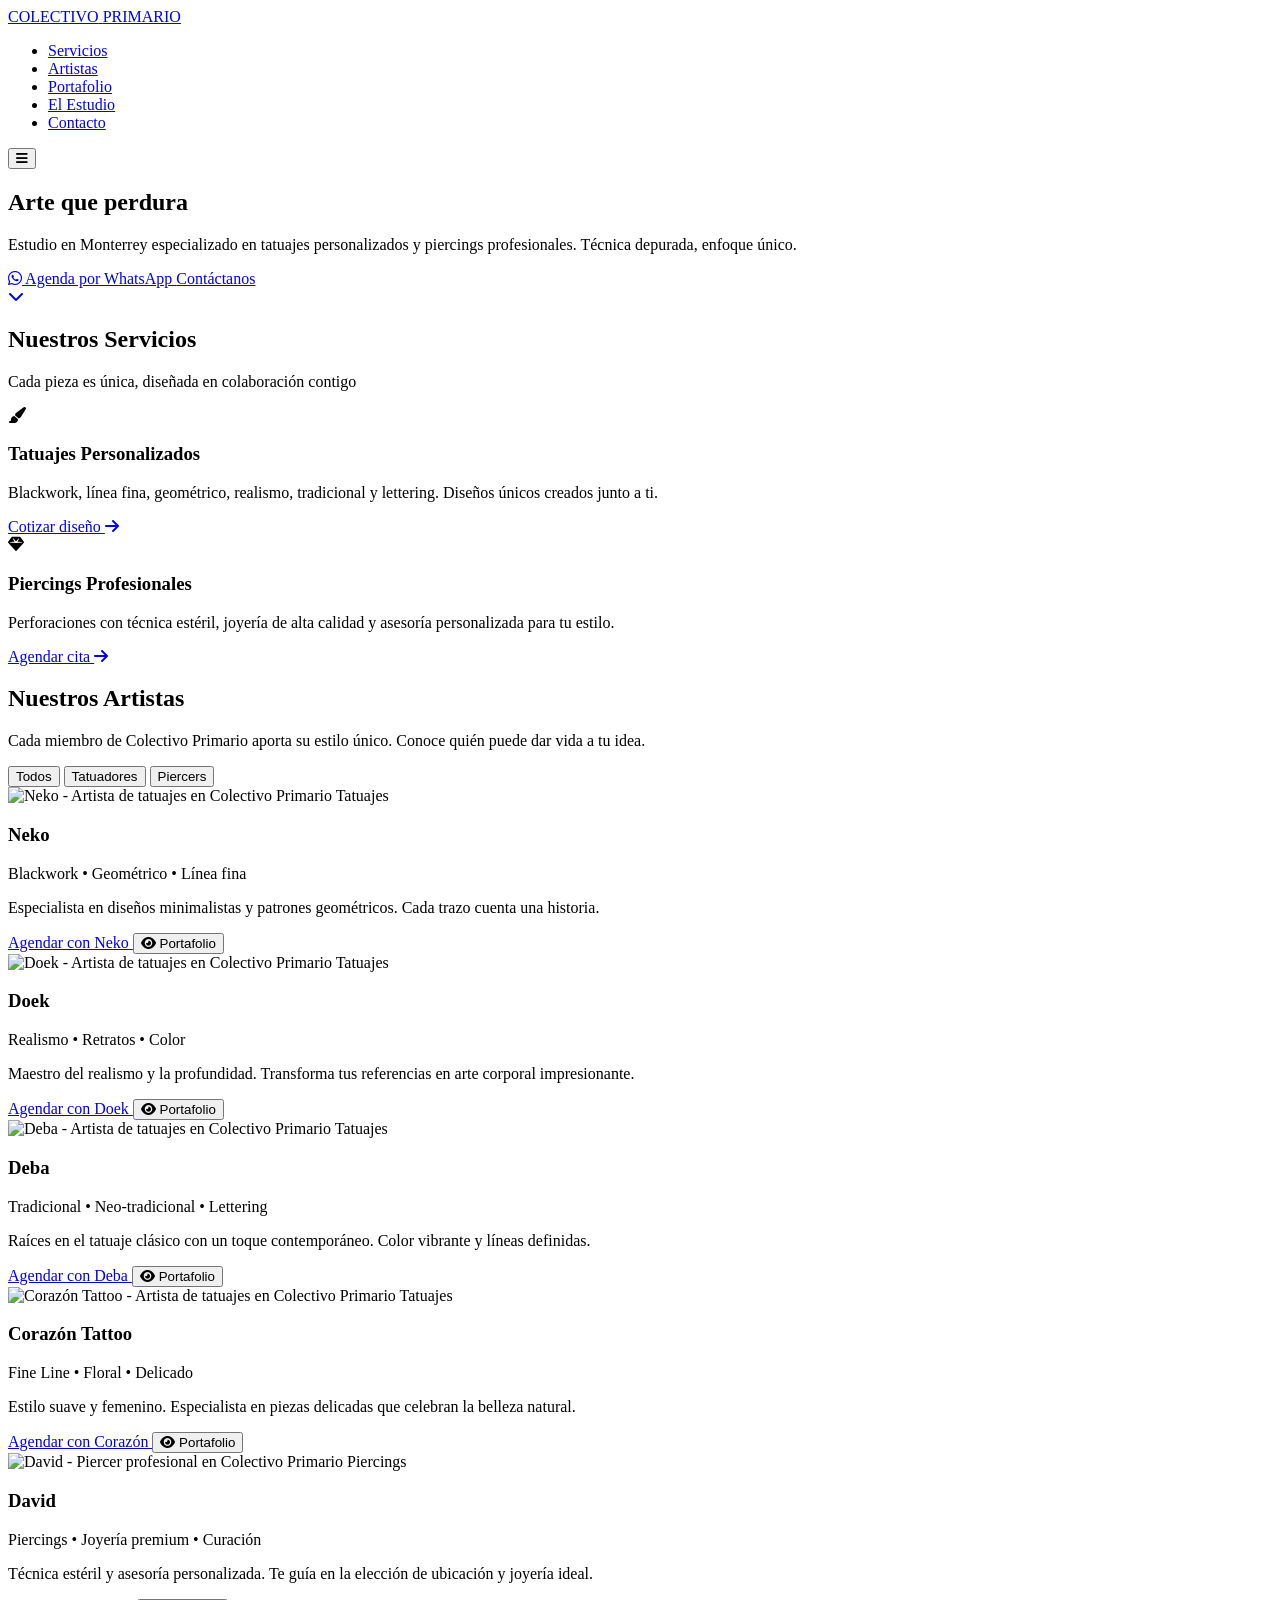
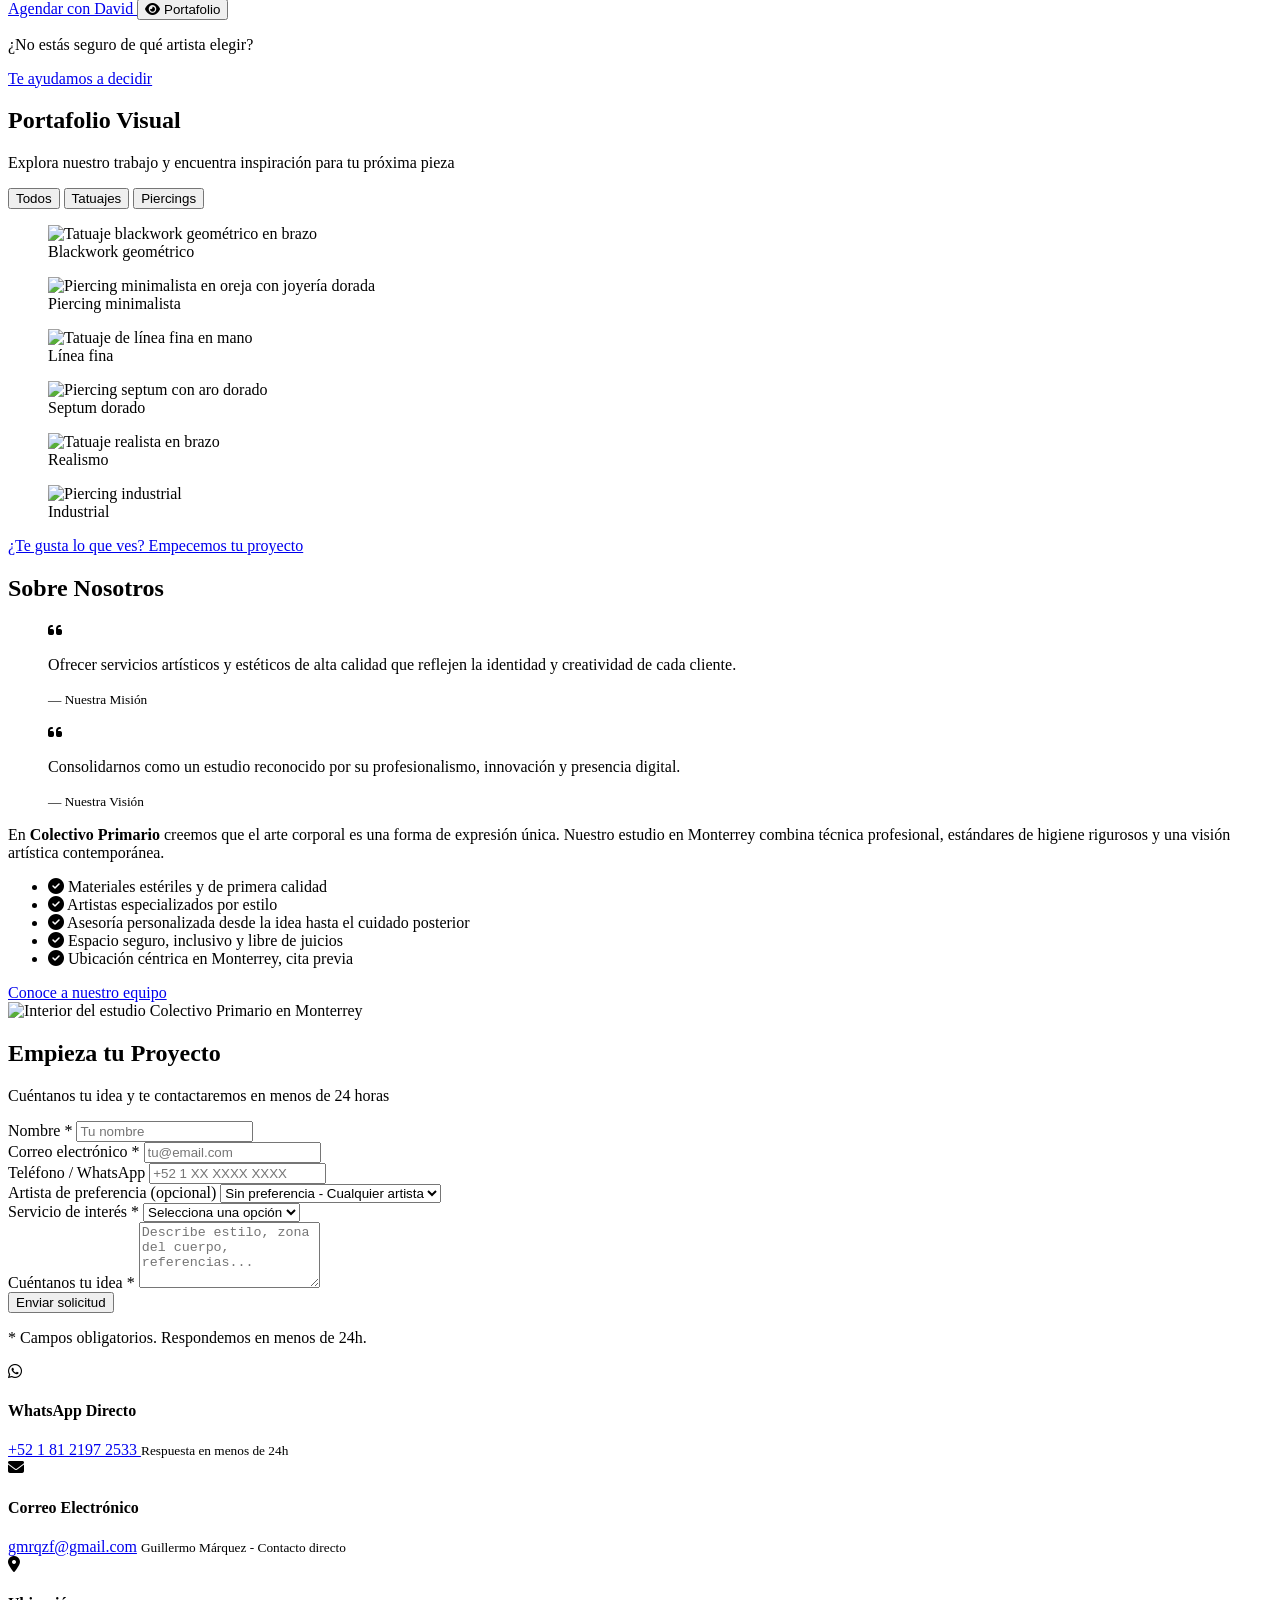
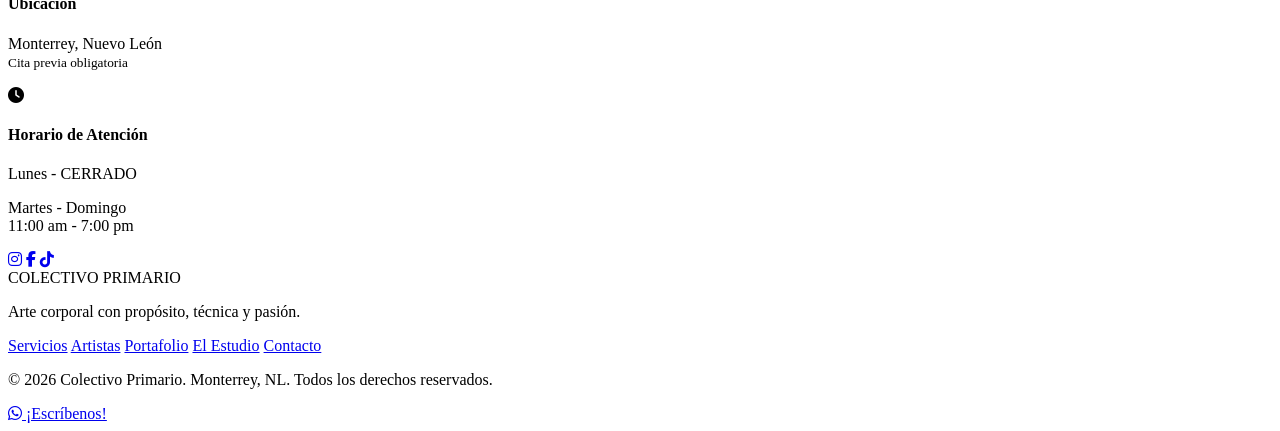
==== index.html @ 756627ae "Create index.html" ====
<!DOCTYPE html>
<html lang="es">
<head>
  <meta charset="UTF-8" />
  <meta name="viewport" content="width=device-width, initial-scale=1.0"/>
  
  <!-- Metadatos para investigación académica -->
  <meta name="description" content="Colectivo Primario - Estudio profesional de tatuajes y piercings en Monterrey. Arte personalizado con técnica depurada.">
  <meta name="author" content="Colectivo Primario | Proyecto Académico 2026">
  <meta name="keywords" content="tatuajes, piercings, Monterrey, arte corporal, estudio">
  
  <!-- Open Graph para redes sociales -->
  <meta property="og:title" content="Colectivo Primario | Tatuajes y Piercings en Monterrey">
  <meta property="og:description" content="Arte que perdura. Estudio especializado en tatuajes personalizados y piercings profesionales.">
  <meta property="og:type" content="website">
  <meta property="og:locale" content="es_MX">
  
  <title>Colectivo Primario | Tatuajes y Piercings en Monterrey</title>
  
  <link rel="stylesheet" href="styles.css" />
  
  <!-- Fuentes Google -->
  <link rel="preconnect" href="https://fonts.googleapis.com">
  <link rel="preconnect" href="https://fonts.gstatic.com" crossorigin>
  <link href="https://fonts.googleapis.com/css2?family=Montserrat:wght@300;400;600;700&family=Playfair+Display:wght@400;700&display=swap" rel="stylesheet">
  
  <!-- Íconos -->
  <link rel="stylesheet" href="https://cdnjs.cloudflare.com/ajax/libs/font-awesome/6.4.0/css/all.min.css">
  
  <!-- 
    =====================================================
    PROYECTO ACADÉMICO - COLECTIVO PRIMARIO
    Periodo: Enero - Abril 2026
    Metodología: UX + CRO + Medición de KPIs
    Objetivo: +30% consultas digitales
    Contacto: Guillermo Márquez | gmrqzf@gmail.com | 8121972533
    Ubicación: Monterrey, Nuevo León, México
    =====================================================
  -->
</head>
<body>

  <!-- ================= HEADER ================= -->
  <header class="header">
    <div class="container header__container">
      <a href="#" class="header__logo" aria-label="Ir al inicio">
        <span class="logo__text">COLECTIVO</span>
        <span class="logo__accent">PRIMARIO</span>
      </a>
      
      <nav class="nav" id="nav" aria-label="Navegación principal">
        <ul class="nav__list">
          <li><a href="#servicios" class="nav__link">Servicios</a></li>
          <li><a href="#artistas" class="nav__link">Artistas</a></li>
          <li><a href="#portafolio" class="nav__link">Portafolio</a></li>
          <li><a href="#estudio" class="nav__link">El Estudio</a></li>
          <li><a href="#contacto" class="nav__link nav__link--cta">Contacto</a></li>
        </ul>
        <button class="nav__toggle" id="navToggle" aria-label="Abrir menú" aria-expanded="false">
          <i class="fas fa-bars"></i>
        </button>
      </nav>
    </div>
  </header>

  <!-- ================= HERO ================= -->
  <section class="hero">
    <div class="hero__overlay"></div>
    <div class="container hero__content">
      <h1 class="hero__title">Arte que <span class="text-accent">perdura</span></h1>
      <p class="hero__subtitle">Estudio en Monterrey especializado en tatuajes personalizados y piercings profesionales. Técnica depurada, enfoque único.</p>
      
      <div class="hero__actions">
        <a href="https://wa.me/5218121972533?text=Hola%20Colectivo%20Primario,%20me%20interesa%20agendar%20una%20cita..." 
           class="btn btn--primary" 
           target="_blank" 
           rel="noopener"
           onclick="trackConversion('whatsapp_click')">
          <i class="fab fa-whatsapp"></i> Agenda por WhatsApp
        </a>
        <a href="#contacto" class="btn btn--secondary">Contáctanos</a>
      </div>
    </div>
    <div class="hero__scroll">
      <a href="#servicios" aria-label="Desplazarse a servicios">
        <i class="fas fa-chevron-down"></i>
      </a>
    </div>
  </section>

  <!-- ================= SERVICIOS ================= -->
  <section id="servicios" class="section servicios">
    <div class="container">
      <h2 class="section__title">Nuestros <span class="text-accent">Servicios</span></h2>
      <p class="section__subtitle">Cada pieza es única, diseñada en colaboración contigo</p>
      
      <div class="servicios__grid">
        <!-- Servicio 1: Tatuajes -->
        <article class="servicio-card">
          <div class="servicio-card__icon">
            <i class="fas fa-paint-brush"></i>
          </div>
          <h3 class="servicio-card__title">Tatuajes Personalizados</h3>
          <p class="servicio-card__desc">Blackwork, línea fina, geométrico, realismo, tradicional y lettering. Diseños únicos creados junto a ti.</p>
          <a href="#contacto" class="servicio-card__link">Cotizar diseño <i class="fas fa-arrow-right"></i></a>
        </article>

        <!-- Servicio 2: Piercings -->
        <article class="servicio-card">
          <div class="servicio-card__icon">
            <i class="fas fa-gem"></i>
          </div>
          <h3 class="servicio-card__title">Piercings Profesionales</h3>
          <p class="servicio-card__desc">Perforaciones con técnica estéril, joyería de alta calidad y asesoría personalizada para tu estilo.</p>
          <a href="#contacto" class="servicio-card__link">Agendar cita <i class="fas fa-arrow-right"></i></a>
        </article>
      </div>
    </div>
  </section>

  <!-- ================= ARTISTAS ================= -->
  <section id="artistas" class="section artistas">
    <div class="container">
      <h2 class="section__title">Nuestros <span class="text-accent">Artistas</span></h2>
      <p class="section__subtitle">Cada miembro de Colectivo Primario aporta su estilo único. Conoce quién puede dar vida a tu idea.</p>
      
      <!-- Filtros por especialidad -->
      <div class="artistas__filters" role="tablist">
        <button class="filter-btn active" data-filter="all" role="tab" aria-selected="true">Todos</button>
        <button class="filter-btn" data-filter="tatuajes" role="tab">Tatuadores</button>
        <button class="filter-btn" data-filter="piercings" role="tab">Piercers</button>
      </div>

      <div class="artistas__grid">
        
        <!-- ARTISTA 1: NEKO (Tatuajes) -->
        <article class="artista-card" data-category="tatuajes">
          <div class="artista-card__image">
            <img src="" 
                 alt="Neko - Artista de tatuajes en Colectivo Primario" 
                 loading="lazy">
            <span class="artista-card__badge">Tatuajes</span>
          </div>
          <div class="artista-card__content">
            <h3 class="artista-card__name">Neko</h3>
            <p class="artista-card__specialty">Blackwork • Geométrico • Línea fina</p>
            <p class="artista-card__bio">Especialista en diseños minimalistas y patrones geométricos. Cada trazo cuenta una historia.</p>
            
            <div class="artista-card__actions">
              <a href="#contacto" class="btn btn--outline btn--sm" onclick="selectArtist('Neko', 'tatuaje')">
                Agendar con Neko
              </a>
              <button class="artista-card__portfolio" aria-label="Ver portafolio de Neko">
                <i class="fas fa-eye"></i> Portafolio
              </button>
            </div>
          </div>
        </article>

        <!-- ARTISTA 2: DOEK (Tatuajes) -->
        <article class="artista-card" data-category="tatuajes">
          <div class="artista-card__image">
            <img src=""
                 alt="Doek - Artista de tatuajes en Colectivo Primario" 
                 loading="lazy">
            <span class="artista-card__badge">Tatuajes</span>
          </div>
          <div class="artista-card__content">
            <h3 class="artista-card__name">Doek</h3>
            <p class="artista-card__specialty">Realismo • Retratos • Color</p>
            <p class="artista-card__bio">Maestro del realismo y la profundidad. Transforma tus referencias en arte corporal impresionante.</p>
            
            <div class="artista-card__actions">
              <a href="#contacto" class="btn btn--outline btn--sm" onclick="selectArtist('Doek', 'tatuaje')">
                Agendar con Doek
              </a>
              <button class="artista-card__portfolio" aria-label="Ver portafolio de Doek">
                <i class="fas fa-eye"></i> Portafolio
              </button>
            </div>
          </div>
        </article>

        <!-- ARTISTA 3: DEBA (Tatuajes) -->
        <article class="artista-card" data-category="tatuajes">
          <div class="artista-card__image">
            <img src=""
                 alt="Deba - Artista de tatuajes en Colectivo Primario" 
                 loading="lazy">
            <span class="artista-card__badge">Tatuajes</span>
          </div>
          <div class="artista-card__content">
            <h3 class="artista-card__name">Deba</h3>
            <p class="artista-card__specialty">Tradicional • Neo-tradicional • Lettering</p>
            <p class="artista-card__bio">Raíces en el tatuaje clásico con un toque contemporáneo. Color vibrante y líneas definidas.</p>
            
            <div class="artista-card__actions">
              <a href="#contacto" class="btn btn--outline btn--sm" onclick="selectArtist('Deba', 'tatuaje')">
                Agendar con Deba
              </a>
              <button class="artista-card__portfolio" aria-label="Ver portafolio de Deba">
                <i class="fas fa-eye"></i> Portafolio
              </button>
            </div>
          </div>
        </article>

        <!-- ARTISTA 4: CORAZÓN TATTOO (Tatuajes) -->
        <article class="artista-card" data-category="tatuajes">
          <div class="artista-card__image">
            <img src=""
                 alt="Corazón Tattoo - Artista de tatuajes en Colectivo Primario" 
                 loading="lazy">
            <span class="artista-card__badge">Tatuajes</span>
          </div>
          <div class="artista-card__content">
            <h3 class="artista-card__name">Corazón Tattoo</h3>
            <p class="artista-card__specialty">Fine Line • Floral • Delicado</p>
            <p class="artista-card__bio">Estilo suave y femenino. Especialista en piezas delicadas que celebran la belleza natural.</p>
            
            <div class="artista-card__actions">
              <a href="#contacto" class="btn btn--outline btn--sm" onclick="selectArtist('Corazón Tattoo', 'tatuaje')">
                Agendar con Corazón
              </a>
              <button class="artista-card__portfolio" aria-label="Ver portafolio de Corazón Tattoo">
                <i class="fas fa-eye"></i> Portafolio
              </button>
            </div>
          </div>
        </article>

        <!-- ARTISTA 5: DAVID (Piercings) -->
        <article class="artista-card" data-category="piercings">
          <div class="artista-card__image">
            <img src=""
                 alt="David - Piercer profesional en Colectivo Primario" 
                 loading="lazy">
            <span class="artista-card__badge artist-piercing">Piercings</span>
          </div>
          <div class="artista-card__content">
            <h3 class="artista-card__name">David</h3>
            <p class="artista-card__specialty">Piercings • Joyería premium • Curación</p>
            <p class="artista-card__bio">Técnica estéril y asesoría personalizada. Te guía en la elección de ubicación y joyería ideal.</p>
            
            <div class="artista-card__actions">
              <a href="#contacto" class="btn btn--outline btn--sm" onclick="selectArtist('David', 'piercing')">
                Agendar con David
              </a>
              <button class="artista-card__portfolio" aria-label="Ver portafolio de David">
                <i class="fas fa-eye"></i> Portafolio
              </button>
            </div>
          </div>
        </article>

      </div>
      
      <!-- CTA secundario para dudas -->
      <div class="artistas__cta">
        <p>¿No estás seguro de qué artista elegir?</p>
        <a href="#contacto" class="btn btn--secondary">Te ayudamos a decidir</a>
      </div>
    </div>
  </section>

  <!-- ================= PORTAFOLIO ================= -->
  <section id="portafolio" class="section portafolio">
    <div class="container">
      <h2 class="section__title">Portafolio <span class="text-accent">Visual</span></h2>
      <p class="section__subtitle">Explora nuestro trabajo y encuentra inspiración para tu próxima pieza</p>
      
      <!-- Filtros (solo tatuajes y piercings) -->
      <div class="portafolio__filters" role="tablist">
        <button class="filter-btn active" data-filter="all" role="tab" aria-selected="true">Todos</button>
        <button class="filter-btn" data-filter="tatuajes" role="tab">Tatuajes</button>
        <button class="filter-btn" data-filter="piercings" role="tab">Piercings</button>
      </div>

      <div class="portafolio__grid">
        <!-- Imágenes placeholder - reemplazar con portafolio real -->
        <figure class="portfolio-item" data-category="tatuajes">
          <img src="https://images.unsplash.com/photo-1598371839696-5c5bb00bdc28?w=600" 
               alt="Tatuaje blackwork geométrico en brazo" 
               loading="lazy">
          <figcaption>Blackwork geométrico</figcaption>
        </figure>
        <figure class="portfolio-item" data-category="piercings">
          <img src="https://images.unsplash.com/photo-1611080626919-7cf5a9dbab5b?w=600" 
               alt="Piercing minimalista en oreja con joyería dorada" 
               loading="lazy">
          <figcaption>Piercing minimalista</figcaption>
        </figure>
        <figure class="portfolio-item" data-category="tatuajes">
          <img src="https://images.unsplash.com/photo-1562962240-4c8a8ce5a8f1?w=600" 
               alt="Tatuaje de línea fina en mano" 
               loading="lazy">
          <figcaption>Línea fina</figcaption>
        </figure>
        <figure class="portfolio-item" data-category="piercings">
          <img src="https://images.unsplash.com/photo-1605735789129-2f6a6f5c8e9c?w=600" 
               alt="Piercing septum con aro dorado" 
               loading="lazy">
          <figcaption>Septum dorado</figcaption>
        </figure>
        <figure class="portfolio-item" data-category="tatuajes">
          <img src="https://images.unsplash.com/photo-1550537687-c910e7255c2c?w=600" 
               alt="Tatuaje realista en brazo" 
               loading="lazy">
          <figcaption>Realismo</figcaption>
        </figure>
        <figure class="portfolio-item" data-category="piercings">
          <img src="https://images.unsplash.com/photo-1590246545235-9e6a7e8e6b4d?w=600" 
               alt="Piercing industrial" 
               loading="lazy">
          <figcaption>Industrial</figcaption>
        </figure>
      </div>
      
      <div class="portafolio__cta">
        <a href="#contacto" class="btn btn--primary" onclick="trackConversion('portfolio_cta_click')">
          ¿Te gusta lo que ves? Empecemos tu proyecto
        </a>
      </div>
    </div>
  </section>

  <!-- ================= ESTUDIO / IDENTIDAD ================= -->
  <section id="estudio" class="section estudio">
    <div class="container estudio__container">
      <div class="estudio__content">
        <h2 class="section__title">Sobre <span class="text-accent">Nosotros</span></h2>
        
        <!-- Misión y Visión -->
        <div class="estudio__identity">
          <blockquote class="identity__mission">
            <i class="fas fa-quote-left"></i>
            <p>Ofrecer servicios artísticos y estéticos de alta calidad que reflejen la identidad y creatividad de cada cliente.</p>
            <small>— Nuestra Misión</small>
          </blockquote>
          
          <blockquote class="identity__vision">
            <i class="fas fa-quote-left"></i>
            <p>Consolidarnos como un estudio reconocido por su profesionalismo, innovación y presencia digital.</p>
            <small>— Nuestra Visión</small>
          </blockquote>
        </div>
        
        <p class="estudio__text">
          En <strong>Colectivo Primario</strong> creemos que el arte corporal es una forma de expresión única. 
          Nuestro estudio en Monterrey combina técnica profesional, estándares de higiene rigurosos y una visión artística contemporánea.
        </p>
        
        <ul class="estudio__values">
          <li><i class="fas fa-check-circle"></i> Materiales estériles y de primera calidad</li>
          <li><i class="fas fa-check-circle"></i> Artistas especializados por estilo</li>
          <li><i class="fas fa-check-circle"></i> Asesoría personalizada desde la idea hasta el cuidado posterior</li>
          <li><i class="fas fa-check-circle"></i> Espacio seguro, inclusivo y libre de juicios</li>
          <li><i class="fas fa-check-circle"></i> Ubicación céntrica en Monterrey, cita previa</li>
        </ul>
        
        <a href="#contacto" class="btn btn--outline">Conoce a nuestro equipo</a>
      </div>
      
      <div class="estudio__image">
        <img src="https://images.unsplash.com/photo-1598301251856-5c6f6a8d1c3e?w=800" 
             alt="Interior del estudio Colectivo Primario en Monterrey" 
             loading="lazy">
      </div>
    </div>
  </section>

  <!-- ================= CONTACTO ================= -->
  <section id="contacto" class="section contacto">
    <div class="container">
      <h2 class="section__title">Empieza tu <span class="text-accent">Proyecto</span></h2>
      <p class="section__subtitle">Cuéntanos tu idea y te contactaremos en menos de 24 horas</p>
      
      <div class="contacto__container">
        <!-- Formulario de contacto -->
        <form class="contacto__form" id="contactForm" novalidate>
          <div class="form__group">
            <label for="nombre" class="form__label">Nombre *</label>
            <input type="text" id="nombre" name="nombre" class="form__input" placeholder="Tu nombre" required autocomplete="name">
            <span class="form__error" id="errorNombre"></span>
          </div>
          
          <div class="form__group">
            <label for="email" class="form__label">Correo electrónico *</label>
            <input type="email" id="email" name="email" class="form__input" placeholder="tu@email.com" required autocomplete="email">
            <span class="form__error" id="errorEmail"></span>
          </div>
          
          <div class="form__group">
            <label for="telefono" class="form__label">Teléfono / WhatsApp</label>
            <input type="tel" id="telefono" name="telefono" class="form__input" placeholder="+52 1 XX XXXX XXXX" autocomplete="tel">
          </div>
          
          <div class="form__group">
            <label for="artista" class="form__label">Artista de preferencia (opcional)</label>
            <select id="artista" name="artista" class="form__input">
              <option value="">Sin preferencia - Cualquier artista</option>
              <option value="Neko">Neko (Tatuajes)</option>
              <option value="Doek">Doek (Tatuajes)</option>
              <option value="Deba">Deba (Tatuajes)</option>
              <option value="Corazón Tattoo">Corazón Tattoo (Tatuajes)</option>
              <option value="David">David (Piercings)</option>
            </select>
          </div>
          
          <div class="form__group">
            <label for="servicio" class="form__label">Servicio de interés *</label>
            <select id="servicio" name="servicio" class="form__input" required>
              <option value="">Selecciona una opción</option>
              <option value="tatuaje">Tatuaje personalizado</option>
              <option value="piercing">Piercing</option>
              <option value="coverup">Cover-up / Retoque</option>
              <option value="otro">Otro</option>
            </select>
            <span class="form__error" id="errorServicio"></span>
          </div>
          
          <div class="form__group">
            <label for="mensaje" class="form__label">Cuéntanos tu idea *</label>
            <textarea id="mensaje" name="mensaje" class="form__input form__textarea" rows="4" placeholder="Describe estilo, zona del cuerpo, referencias..." required></textarea>
            <span class="form__error" id="errorMensaje"></span>
          </div>
          
          <!-- Campo oculto para artista seleccionado via botón -->
          <input type="hidden" id="artista_seleccionado" name="artista_seleccionado" value="">
          
          <button type="submit" class="btn btn--primary btn--full">Enviar solicitud</button>
          <p class="form__note">* Campos obligatorios. Respondemos en menos de 24h.</p>
        </form>

        <!-- Información de contacto directa -->
        <div class="contacto__info">
          <div class="info__item">
            <i class="fab fa-whatsapp"></i>
            <div>
              <h4>WhatsApp Directo</h4>
              <a href="https://wa.me/5218121972533?text=Hola%20Colectivo%20Primario..." 
                 class="info__link" 
                 target="_blank" 
                 rel="noopener"
                 onclick="trackConversion('whatsapp_info_click')">
                +52 1 81 2197 2533
              </a>
              <small>Respuesta en menos de 24h</small>
            </div>
          </div>
          
          <div class="info__item">
            <i class="fas fa-envelope"></i>
            <div>
              <h4>Correo Electrónico</h4>
              <a href="mailto:gmrqzf@gmail.com" class="info__link">gmrqzf@gmail.com</a>
              <small>Guillermo Márquez - Contacto directo</small>
            </div>
          </div>
          
          <div class="info__item">
            <i class="fas fa-map-marker-alt"></i>
            <div>
              <h4>Ubicación</h4>
              <p>Monterrey, Nuevo León<br><small>Cita previa obligatoria</small></p>
            </div>
          </div>
          
          <div class="info__item">
            <i class="fas fa-clock"></i>
            <div>
              <h4>Horario de Atención</h4>
              <p>Lunes - CERRADO</p>
              <p>Martes - Domingo<br>11:00 am - 7:00 pm</p>
            </div>
          </div>
          
          <div class="contacto__social">
            <a href="#" aria-label="Instagram Colectivo Primario"><i class="fab fa-instagram"></i></a>
            <a href="#" aria-label="Facebook Colectivo Primario"><i class="fab fa-facebook-f"></i></a>
            <a href="#" aria-label="TikTok Colectivo Primario"><i class="fab fa-tiktok"></i></a>
          </div>
        </div>
      </div>
    </div>
  </section>

  <!-- ================= FOOTER ================= -->
  <footer class="footer">
    <div class="container footer__container">
      <div class="footer__brand">
        <span class="logo__text">COLECTIVO</span>
        <span class="logo__accent">PRIMARIO</span>
        <p>Arte corporal con propósito, técnica y pasión.</p>
      </div>
      <div class="footer__links">
        <a href="#servicios">Servicios</a>
        <a href="#artistas">Artistas</a>
        <a href="#portafolio">Portafolio</a>
        <a href="#estudio">El Estudio</a>
        <a href="#contacto">Contacto</a>
      </div>
      <div class="footer__legal">
        <p>&copy; 2026 Colectivo Primario. Monterrey, NL. Todos los derechos reservados.</p>
      </div>
    </div>
  </footer>

  <!-- Botón flotante de WhatsApp -->
  <a href="https://wa.me/5218121972533?text=Hola%20Colectivo%20Primario,%20vi%20su%20página%20web..." 
     class="whatsapp-float" 
     target="_blank" 
     rel="noopener" 
     aria-label="Contactar por WhatsApp ahora"
     onclick="trackConversion('whatsapp_float_click')">
    <i class="fab fa-whatsapp"></i>
    <span class="whatsapp-label">¡Escríbenos!</span>
  </a>

  <!-- Scripts de funcionalidad y medición -->
  <script src="script.js"></script>
</body>
</html>
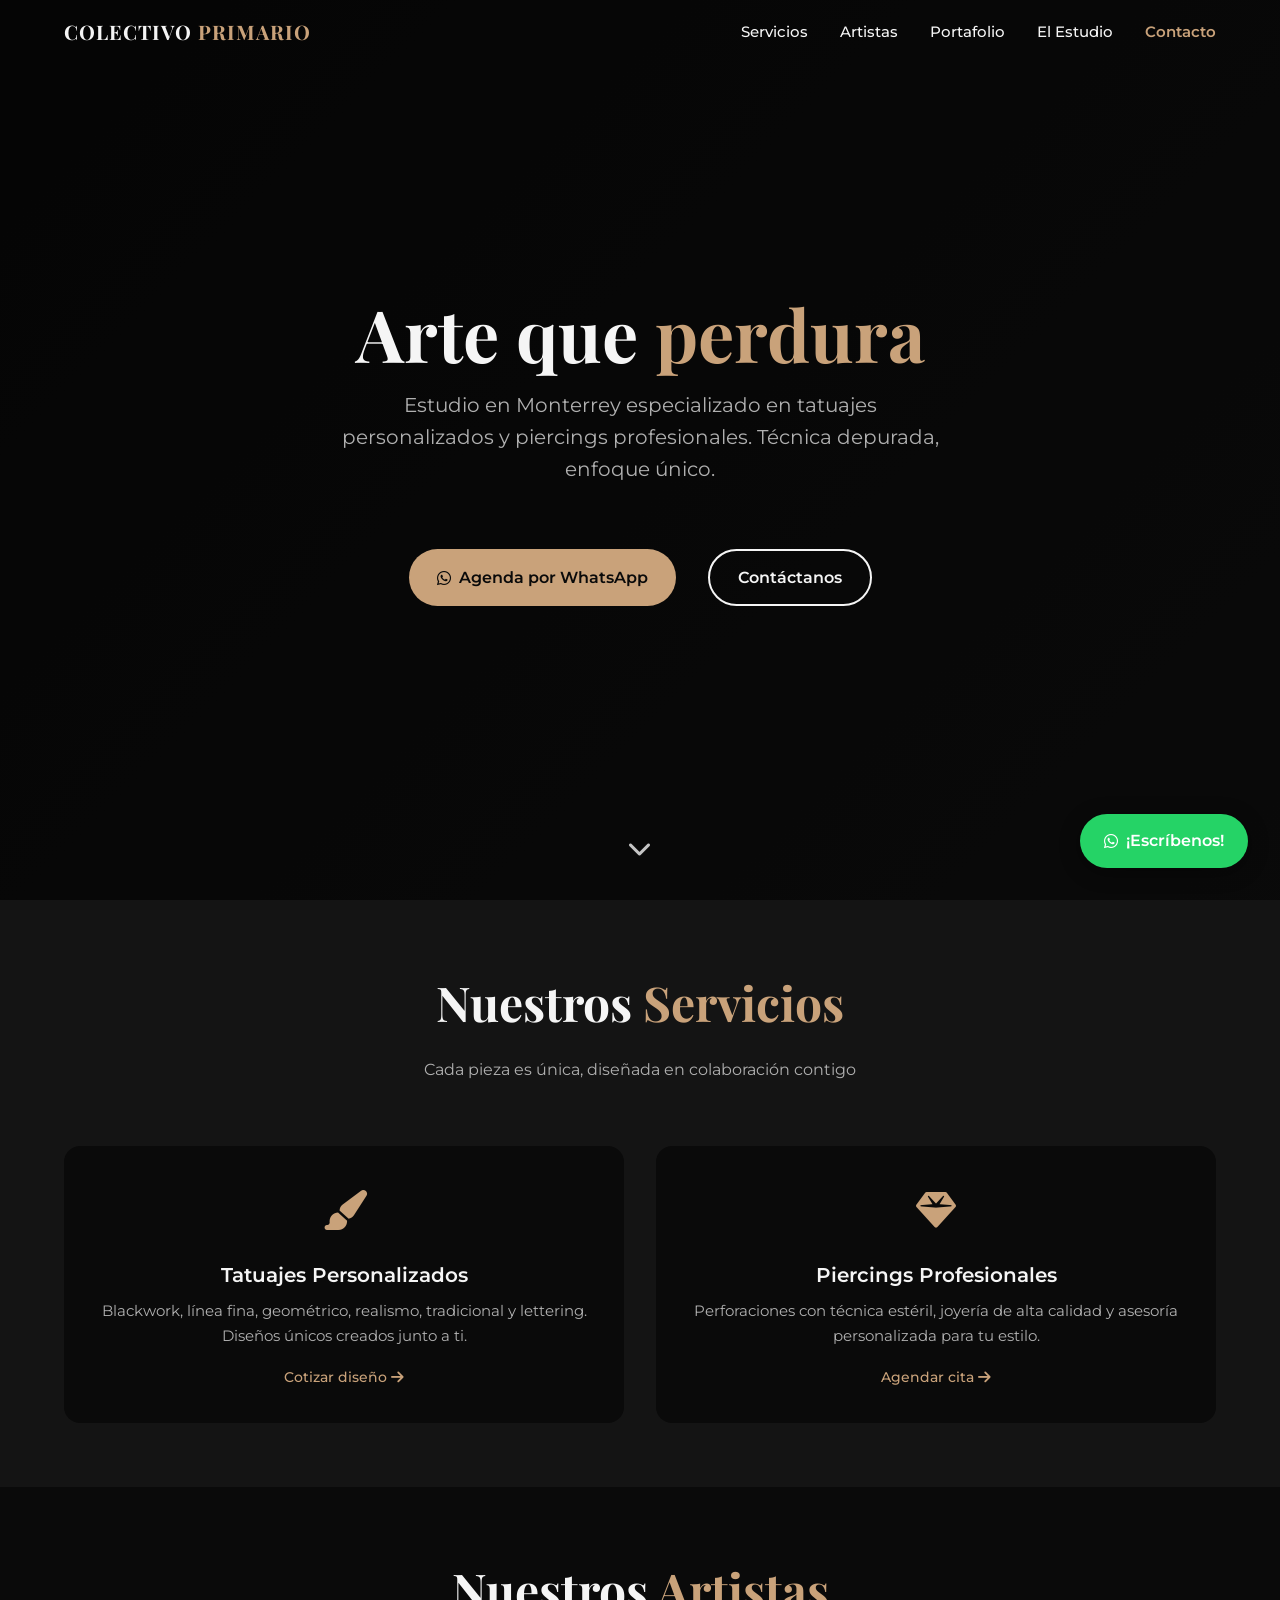
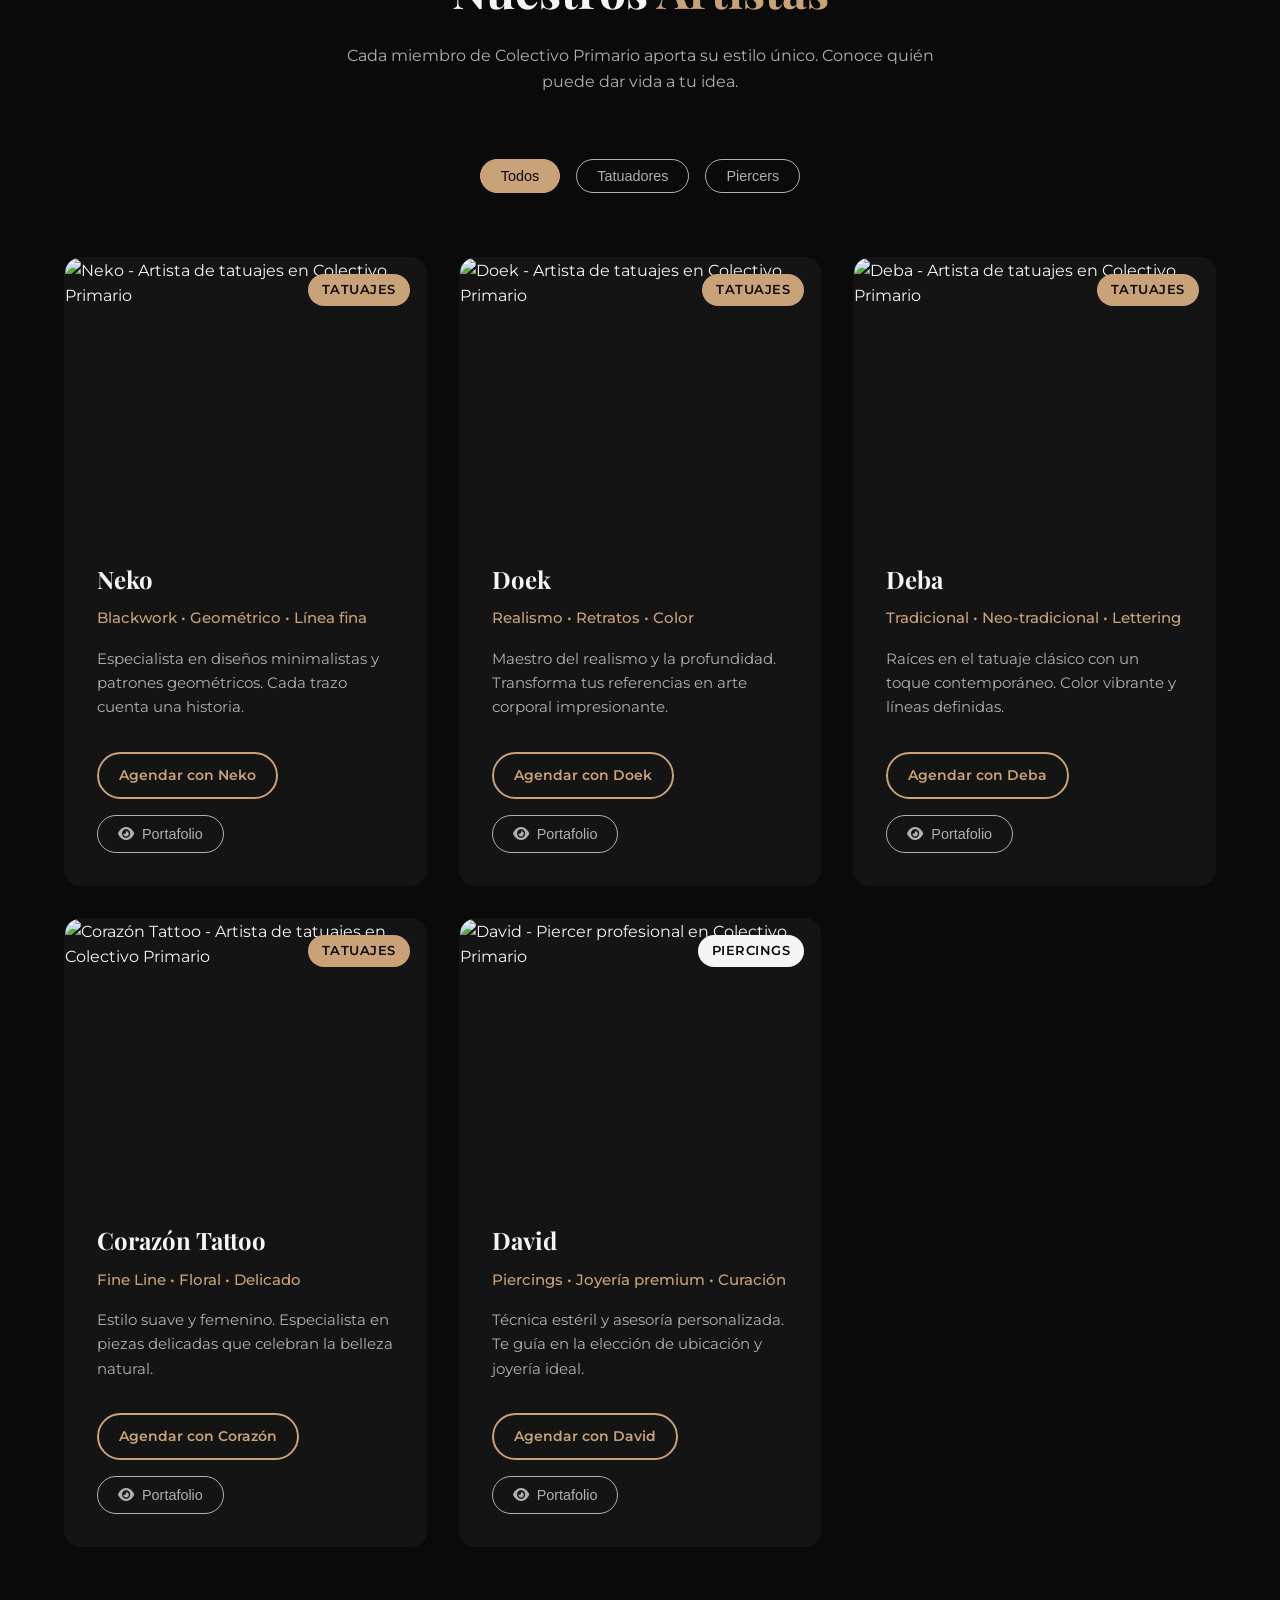
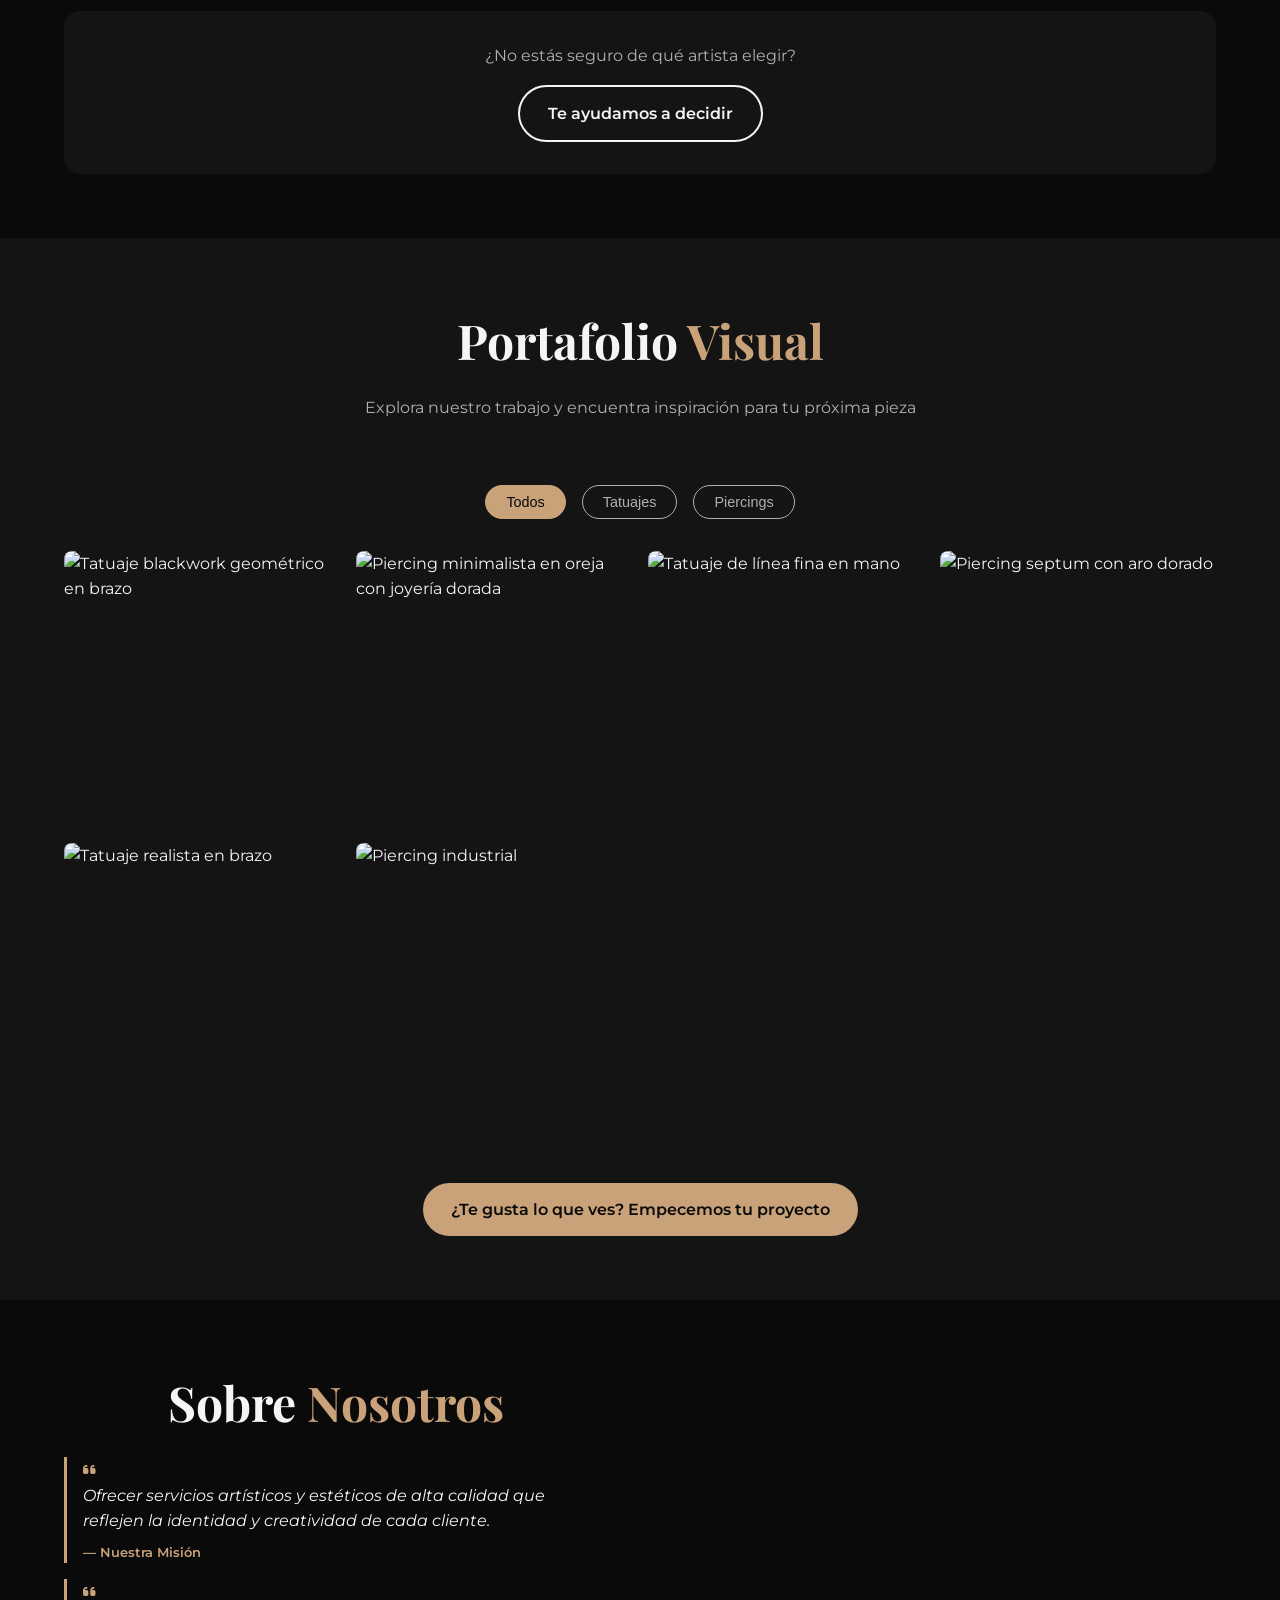
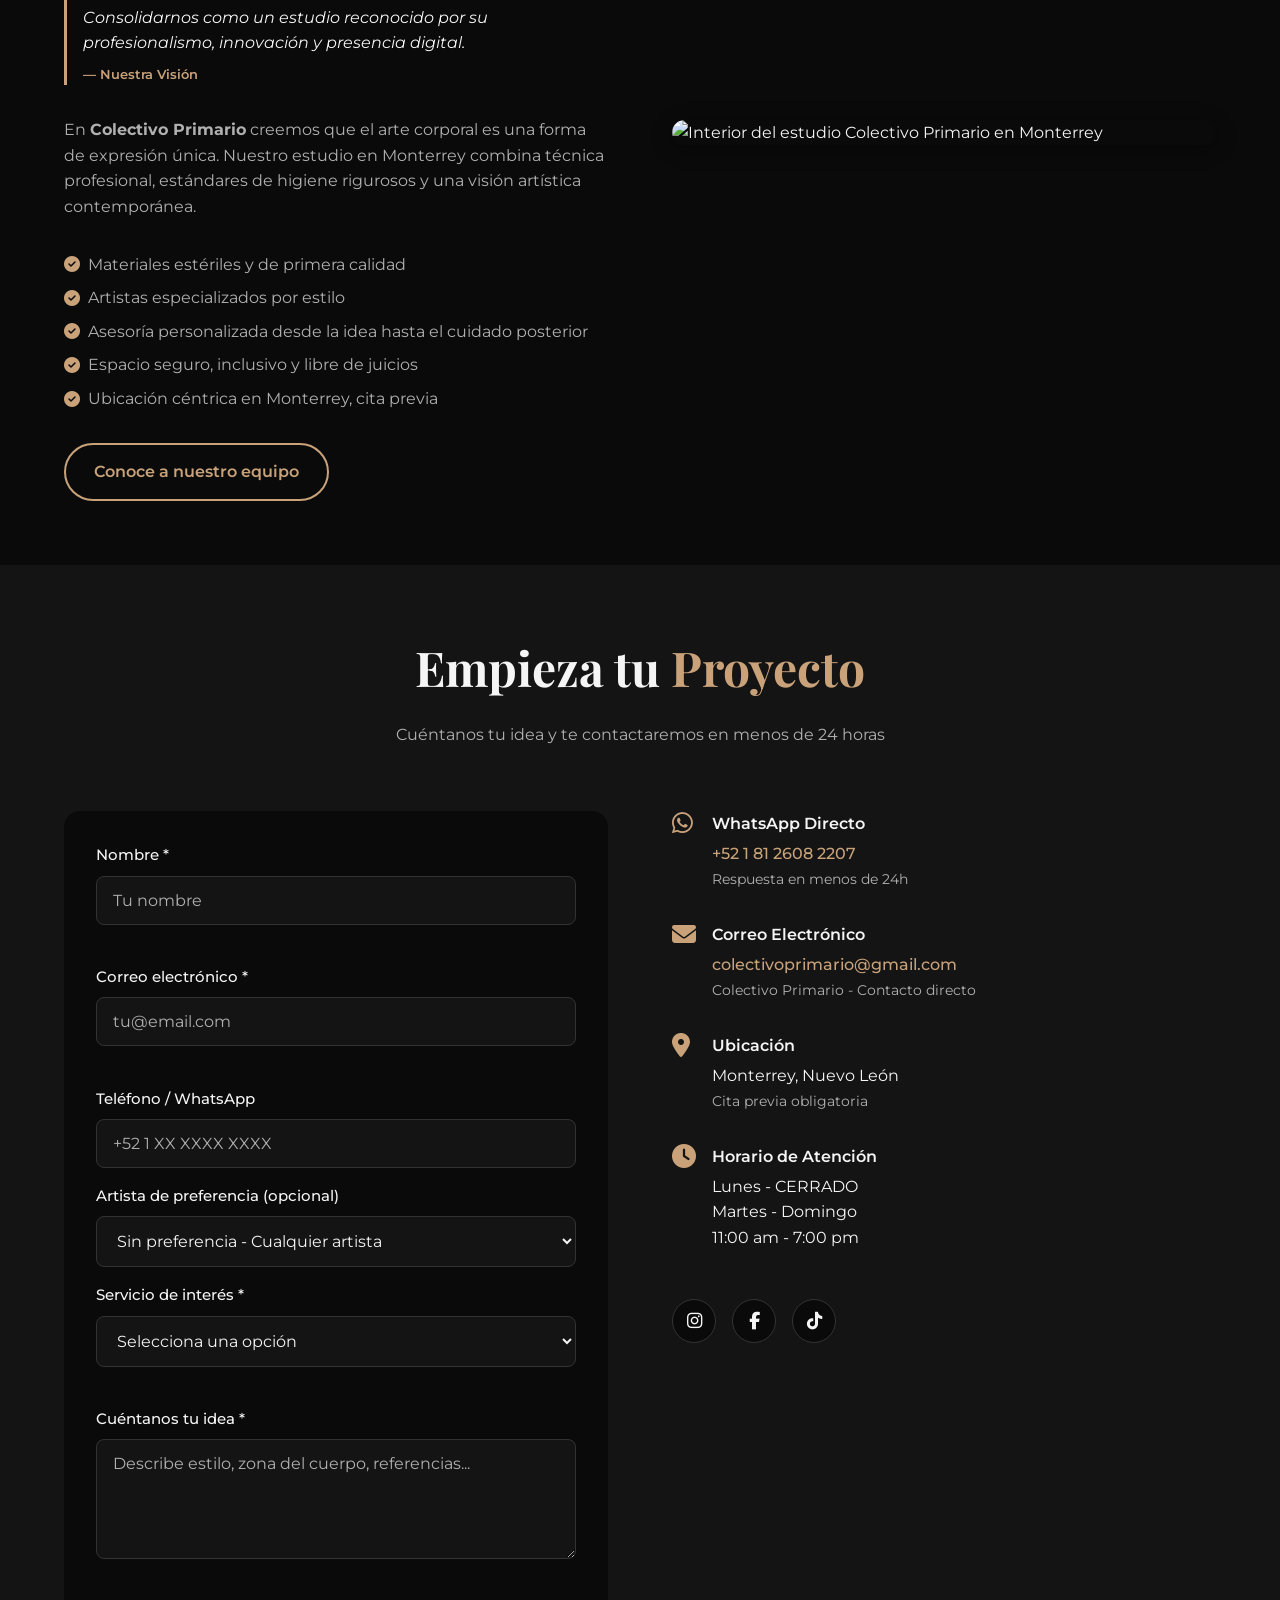
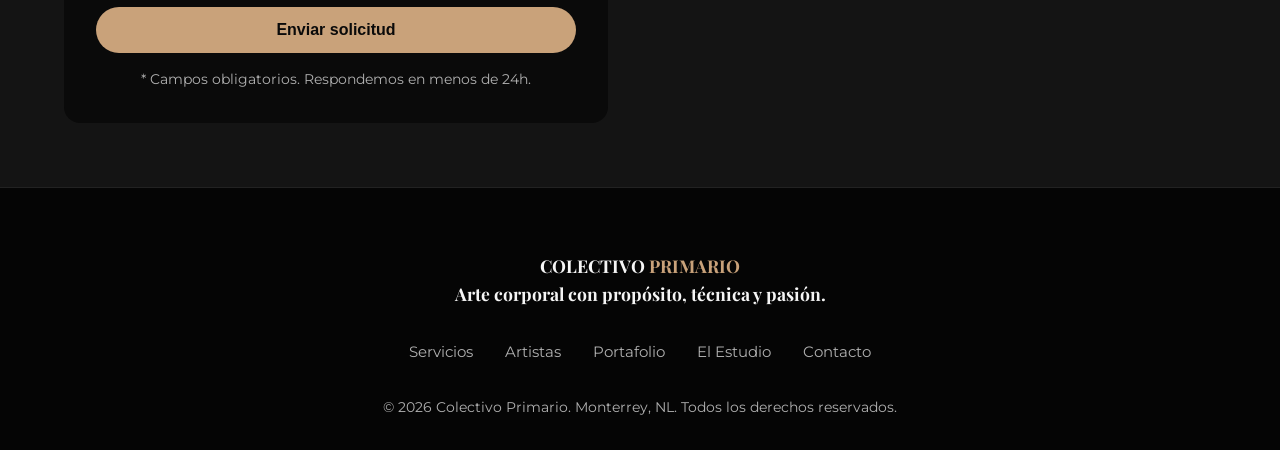
==== commit f9bfbd0d: "Update index.html" ====
--- a/index.html
+++ b/index.html
@@ -443,7 +443,7 @@
                  target="_blank" 
                  rel="noopener"
                  onclick="trackConversion('whatsapp_info_click')">
-                +52 1 81 2197 2533
+                +52 1 81 2608 2207
               </a>
               <small>Respuesta en menos de 24h</small>
             </div>
@@ -453,8 +453,8 @@
             <i class="fas fa-envelope"></i>
             <div>
               <h4>Correo Electrónico</h4>
-              <a href="mailto:gmrqzf@gmail.com" class="info__link">gmrqzf@gmail.com</a>
-              <small>Guillermo Márquez - Contacto directo</small>
+              <a href="mailto:gmrqzf@gmail.com" class="info__link">colectivoprimario@gmail.com</a>
+              <small>Colectivo Primario - Contacto directo</small>
             </div>
           </div>
           
--- a/styles.css
+++ b/styles.css
@@ -0,0 +1,957 @@
+/* ========================================
+   COLECTIVO PRIMARIO - STYLES
+   Proyecto Académico | Ene-Abr 2026
+   Enfoque: Minimalista, Mobile-First, CRO
+   Fundamentos: Don Norman (UX) + Tim Ash (CRO) + Steve Krug (Usabilidad)
+   Especialidad: Tatuajes y Piercings
+   ======================================== */
+
+/* ----- VARIABLES CSS ----- */
+:root {
+  /* Paleta de colores - Identidad visual del estudio */
+  --color-bg: #0a0a0a;
+  --color-bg-alt: #141414;
+  --color-text: #f5f5f5;
+  --color-text-muted: #b0b0b0;
+  --color-accent: #c9a27a;
+  --color-accent-hover: #b08d66;
+  --color-error: #e74c3c;
+  --color-success: #2ecc71;
+  
+  /* Tipografía */
+  --font-primary: 'Montserrat', sans-serif;
+  --font-display: 'Playfair Display', serif;
+  
+  /* Espaciado */
+  --spacing-xs: 0.5rem;
+  --spacing-sm: 1rem;
+  --spacing-md: 2rem;
+  --spacing-lg: 4rem;
+  --spacing-xl: 6rem;
+  
+  /* Bordes y sombras */
+  --border-radius: 8px;
+  --border-radius-lg: 16px;
+  --shadow-sm: 0 2px 8px rgba(0,0,0,0.3);
+  --shadow-md: 0 4px 20px rgba(0,0,0,0.4);
+  
+  /* Transiciones */
+  --transition: all 0.3s ease;
+  
+  /* Z-index */
+  --z-header: 1000;
+  --z-whatsapp: 999;
+  --z-overlay: 998;
+}
+
+/* ----- RESET & BASE ----- */
+*, *::before, *::after {
+  box-sizing: border-box;
+  margin: 0;
+  padding: 0;
+}
+
+html {
+  scroll-behavior: smooth;
+  font-size: 16px;
+  scroll-padding-top: 80px;
+}
+
+body {
+  font-family: var(--font-primary);
+  background-color: var(--color-bg);
+  color: var(--color-text);
+  line-height: 1.6;
+  overflow-x: hidden;
+}
+
+img {
+  max-width: 100%;
+  height: auto;
+  display: block;
+}
+
+a {
+  color: inherit;
+  text-decoration: none;
+  transition: var(--transition);
+}
+
+ul { list-style: none; }
+
+/* ----- UTILIDADES ----- */
+.container {
+  width: min(90%, 1200px);
+  margin-inline: auto;
+}
+
+.text-accent { color: var(--color-accent); }
+
+.section { padding: var(--spacing-lg) 0; }
+
+.section__title {
+  font-family: var(--font-display);
+  font-size: clamp(2rem, 5vw, 3rem);
+  font-weight: 700;
+  margin-bottom: var(--spacing-sm);
+  text-align: center;
+}
+
+.section__subtitle {
+  color: var(--color-text-muted);
+  text-align: center;
+  margin-bottom: var(--spacing-lg);
+  max-width: 600px;
+  margin-inline: auto;
+}
+
+/* ----- BOTONES ----- */
+.btn {
+  display: inline-flex;
+  align-items: center;
+  justify-content: center;
+  gap: var(--spacing-xs);
+  padding: 0.875rem 1.75rem;
+  border-radius: 50px;
+  font-weight: 600;
+  font-size: 1rem;
+  cursor: pointer;
+  transition: var(--transition);
+  border: none;
+  text-align: center;
+  white-space: nowrap;
+}
+
+.btn--primary {
+  background: var(--color-accent);
+  color: var(--color-bg);
+}
+
+.btn--primary:hover {
+  background: var(--color-accent-hover);
+  transform: translateY(-2px);
+  box-shadow: var(--shadow-md);
+}
+
+.btn--secondary {
+  background: transparent;
+  color: var(--color-text);
+  border: 2px solid var(--color-text);
+}
+
+.btn--secondary:hover {
+  background: var(--color-text);
+  color: var(--color-bg);
+}
+
+.btn--outline {
+  background: transparent;
+  color: var(--color-accent);
+  border: 2px solid var(--color-accent);
+}
+
+.btn--outline:hover {
+  background: var(--color-accent);
+  color: var(--color-bg);
+}
+
+.btn--full { width: 100%; }
+
+.btn--sm {
+  padding: 0.625rem 1.25rem;
+  font-size: 0.9rem;
+}
+
+/* ----- HEADER ----- */
+.header {
+  position: fixed;
+  top: 0; left: 0; right: 0;
+  z-index: var(--z-header);
+  padding: var(--spacing-sm) 0;
+  background: transparent;
+  transition: var(--transition);
+}
+
+.header--scrolled {
+  background: rgba(10, 10, 10, 0.95);
+  backdrop-filter: blur(10px);
+  padding: var(--spacing-xs) 0;
+  box-shadow: var(--shadow-sm);
+}
+
+.header__container {
+  display: flex;
+  align-items: center;
+  justify-content: space-between;
+}
+
+.header__logo {
+  font-family: var(--font-display);
+  font-size: 1.25rem;
+  font-weight: 700;
+  letter-spacing: 1px;
+}
+
+.logo__accent { color: var(--color-accent); }
+
+/* ----- NAV ----- */
+.nav__list {
+  display: flex;
+  gap: var(--spacing-md);
+  align-items: center;
+}
+
+.nav__link {
+  font-weight: 500;
+  font-size: 0.95rem;
+  position: relative;
+  padding: var(--spacing-xs) 0;
+}
+
+.nav__link--cta {
+  color: var(--color-accent);
+  font-weight: 600;
+}
+
+.nav__link::after {
+  content: '';
+  position: absolute;
+  bottom: 0; left: 0;
+  width: 0; height: 2px;
+  background: var(--color-accent);
+  transition: var(--transition);
+}
+
+.nav__link:hover::after { width: 100%; }
+
+.nav__toggle {
+  display: none;
+  background: none;
+  border: none;
+  color: var(--color-text);
+  font-size: 1.5rem;
+  cursor: pointer;
+  padding: var(--spacing-xs);
+}
+
+/* ----- HERO ----- */
+.hero {
+  position: relative;
+  min-height: 100vh;
+  display: flex;
+  align-items: center;
+  justify-content: center;
+  text-align: center;
+  padding: var(--spacing-xl) 0;
+  background: 
+    linear-gradient(135deg, rgba(10,10,10,0.9) 0%, rgba(20,20,20,0.95) 100%),
+    url('https://images.unsplash.com/photo-1598371839696-5c5bb00bdc28?w=1920') 
+    center/cover no-repeat;
+}
+
+.hero__overlay {
+  position: absolute;
+  inset: 0;
+  background: rgba(0, 0, 0, 0.5);
+}
+
+.hero__content {
+  position: relative;
+  z-index: 2;
+  max-width: 800px;
+}
+
+.hero__title {
+  font-family: var(--font-display);
+  font-size: clamp(2.5rem, 8vw, 4.5rem);
+  font-weight: 700;
+  margin-bottom: var(--spacing-sm);
+  line-height: 1.1;
+}
+
+.hero__subtitle {
+  font-size: clamp(1rem, 2.5vw, 1.25rem);
+  color: var(--color-text-muted);
+  margin-bottom: var(--spacing-lg);
+  max-width: 600px;
+  margin-inline: auto;
+}
+
+.hero__actions {
+  display: flex;
+  gap: var(--spacing-sm);
+  justify-content: center;
+  flex-wrap: wrap;
+}
+
+.hero__scroll {
+  position: absolute;
+  bottom: var(--spacing-md);
+  left: 50%;
+  transform: translateX(-50%);
+  animation: bounce 2s infinite;
+}
+
+.hero__scroll a {
+  color: var(--color-text);
+  font-size: 1.5rem;
+  opacity: 0.8;
+}
+
+.hero__scroll a:hover { opacity: 1; }
+
+@keyframes bounce {
+  0%, 20%, 50%, 80%, 100% { transform: translateX(-50%) translateY(0); }
+  40% { transform: translateX(-50%) translateY(-10px); }
+  60% { transform: translateX(-50%) translateY(-5px); }
+}
+
+/* ----- SERVICIOS ----- */
+.servicios { background: var(--color-bg-alt); }
+
+.servicios__grid {
+  display: grid;
+  grid-template-columns: repeat(auto-fit, minmax(280px, 1fr));
+  gap: var(--spacing-md);
+}
+
+.servicio-card {
+  background: var(--color-bg);
+  padding: var(--spacing-md);
+  border-radius: var(--border-radius-lg);
+  text-align: center;
+  transition: var(--transition);
+  border: 1px solid transparent;
+}
+
+.servicio-card:hover {
+  border-color: var(--color-accent);
+  transform: translateY(-4px);
+  box-shadow: var(--shadow-md);
+}
+
+.servicio-card__icon {
+  font-size: 2.5rem;
+  color: var(--color-accent);
+  margin-bottom: var(--spacing-sm);
+}
+
+.servicio-card__title {
+  font-size: 1.25rem;
+  font-weight: 600;
+  margin-bottom: var(--spacing-xs);
+}
+
+.servicio-card__desc {
+  color: var(--color-text-muted);
+  font-size: 0.95rem;
+  margin-bottom: var(--spacing-sm);
+}
+
+.servicio-card__link {
+  color: var(--color-accent);
+  font-weight: 500;
+  font-size: 0.9rem;
+  display: inline-flex;
+  align-items: center;
+  gap: 4px;
+}
+
+.servicio-card__link:hover { gap: 8px; }
+
+/* ----- ARTISTAS ----- */
+.artistas { background: var(--color-bg); }
+
+.artistas__filters {
+  display: flex;
+  justify-content: center;
+  gap: var(--spacing-sm);
+  margin-bottom: var(--spacing-lg);
+  flex-wrap: wrap;
+}
+
+.artistas__grid {
+  display: grid;
+  grid-template-columns: repeat(auto-fit, minmax(280px, 1fr));
+  gap: var(--spacing-md);
+  margin-bottom: var(--spacing-lg);
+}
+
+.artista-card {
+  background: var(--color-bg-alt);
+  border-radius: var(--border-radius-lg);
+  overflow: hidden;
+  transition: var(--transition);
+  border: 1px solid transparent;
+  display: flex;
+  flex-direction: column;
+  animation: fadeInUp 0.4s ease forwards;
+  opacity: 0;
+}
+
+.artista-card:nth-child(1) { animation-delay: 0.1s; opacity: 1; }
+.artista-card:nth-child(2) { animation-delay: 0.2s; opacity: 1; }
+.artista-card:nth-child(3) { animation-delay: 0.3s; opacity: 1; }
+.artista-card:nth-child(4) { animation-delay: 0.4s; opacity: 1; }
+.artista-card:nth-child(5) { animation-delay: 0.5s; opacity: 1; }
+
+.artista-card:hover {
+  border-color: var(--color-accent);
+  transform: translateY(-4px);
+  box-shadow: var(--shadow-md);
+}
+
+.artista-card__image {
+  position: relative;
+  aspect-ratio: 4/3;
+  overflow: hidden;
+}
+
+.artista-card__image img {
+  width: 100%;
+  height: 100%;
+  object-fit: cover;
+  transition: transform 0.5s ease;
+}
+
+.artista-card:hover .artista-card__image img {
+  transform: scale(1.05);
+}
+
+.artista-card__badge {
+  position: absolute;
+  top: var(--spacing-sm);
+  right: var(--spacing-sm);
+  background: var(--color-accent);
+  color: var(--color-bg);
+  padding: 0.375rem 0.875rem;
+  border-radius: 50px;
+  font-size: 0.8rem;
+  font-weight: 600;
+  text-transform: uppercase;
+  letter-spacing: 0.5px;
+}
+
+.artista-card__badge.artist-piercing {
+  background: var(--color-text);
+  color: var(--color-bg);
+}
+
+.artista-card__content {
+  padding: var(--spacing-md);
+  flex-grow: 1;
+  display: flex;
+  flex-direction: column;
+}
+
+.artista-card__name {
+  font-family: var(--font-display);
+  font-size: 1.5rem;
+  font-weight: 700;
+  margin-bottom: var(--spacing-xs);
+}
+
+.artista-card__specialty {
+  color: var(--color-accent);
+  font-weight: 500;
+  font-size: 0.95rem;
+  margin-bottom: var(--spacing-sm);
+}
+
+.artista-card__bio {
+  color: var(--color-text-muted);
+  font-size: 0.95rem;
+  margin-bottom: var(--spacing-md);
+  flex-grow: 1;
+}
+
+.artista-card__actions {
+  display: flex;
+  gap: var(--spacing-sm);
+  flex-wrap: wrap;
+}
+
+.artista-card__portfolio {
+  background: transparent;
+  border: 1px solid var(--color-text-muted);
+  color: var(--color-text-muted);
+  padding: 0.625rem 1.25rem;
+  border-radius: 50px;
+  font-size: 0.9rem;
+  cursor: pointer;
+  transition: var(--transition);
+  display: inline-flex;
+  align-items: center;
+  gap: var(--spacing-xs);
+}
+
+.artista-card__portfolio:hover {
+  border-color: var(--color-accent);
+  color: var(--color-accent);
+}
+
+.artistas__cta {
+  text-align: center;
+  padding: var(--spacing-md);
+  background: var(--color-bg-alt);
+  border-radius: var(--border-radius-lg);
+}
+
+.artistas__cta p {
+  color: var(--color-text-muted);
+  margin-bottom: var(--spacing-sm);
+}
+
+@keyframes fadeInUp {
+  from {
+    opacity: 0;
+    transform: translateY(20px);
+  }
+  to {
+    opacity: 1;
+    transform: translateY(0);
+  }
+}
+
+/* ----- PORTAFOLIO ----- */
+.portafolio { background: var(--color-bg-alt); }
+
+.portafolio__filters {
+  display: flex;
+  justify-content: center;
+  gap: var(--spacing-sm);
+  margin-bottom: var(--spacing-md);
+  flex-wrap: wrap;
+}
+
+.filter-btn {
+  background: transparent;
+  border: 1px solid var(--color-text-muted);
+  color: var(--color-text-muted);
+  padding: 0.5rem 1.25rem;
+  border-radius: 50px;
+  font-size: 0.9rem;
+  cursor: pointer;
+  transition: var(--transition);
+}
+
+.filter-btn.active,
+.filter-btn:hover {
+  background: var(--color-accent);
+  border-color: var(--color-accent);
+  color: var(--color-bg);
+}
+
+.portafolio__grid {
+  display: grid;
+  grid-template-columns: repeat(auto-fill, minmax(250px, 1fr));
+  gap: var(--spacing-sm);
+  margin-bottom: var(--spacing-lg);
+}
+
+.portfolio-item {
+  position: relative;
+  border-radius: var(--border-radius);
+  overflow: hidden;
+  aspect-ratio: 1;
+  cursor: pointer;
+}
+
+.portfolio-item img {
+  width: 100%;
+  height: 100%;
+  object-fit: cover;
+  transition: transform 0.5s ease;
+}
+
+.portfolio-item:hover img { transform: scale(1.05); }
+
+.portfolio-item figcaption {
+  position: absolute;
+  bottom: 0; left: 0; right: 0;
+  padding: var(--spacing-sm);
+  background: linear-gradient(transparent, rgba(0,0,0,0.9));
+  font-size: 0.9rem;
+  opacity: 0;
+  transform: translateY(10px);
+  transition: var(--transition);
+}
+
+.portfolio-item:hover figcaption {
+  opacity: 1;
+  transform: translateY(0);
+}
+
+.portafolio__cta { text-align: center; }
+
+/* ----- ESTUDIO ----- */
+.estudio__container {
+  display: grid;
+  grid-template-columns: 1fr;
+  gap: var(--spacing-lg);
+  align-items: center;
+}
+
+.estudio__identity {
+  margin-bottom: var(--spacing-md);
+}
+
+.identity__mission,
+.identity__vision {
+  border-left: 3px solid var(--color-accent);
+  padding-left: var(--spacing-sm);
+  margin-bottom: var(--spacing-sm);
+  font-style: italic;
+}
+
+.identity__mission i,
+.identity__vision i {
+  color: var(--color-accent);
+  margin-right: var(--spacing-xs);
+  font-size: 0.9rem;
+}
+
+.identity__mission small,
+.identity__vision small {
+  display: block;
+  margin-top: var(--spacing-xs);
+  font-style: normal;
+  color: var(--color-accent);
+  font-weight: 600;
+}
+
+.estudio__text {
+  margin-bottom: var(--spacing-sm);
+  color: var(--color-text-muted);
+}
+
+.estudio__values {
+  margin: var(--spacing-md) 0;
+}
+
+.estudio__values li {
+  display: flex;
+  align-items: center;
+  gap: var(--spacing-xs);
+  margin-bottom: var(--spacing-xs);
+  color: var(--color-text-muted);
+}
+
+.estudio__values i {
+  color: var(--color-accent);
+  flex-shrink: 0;
+}
+
+.estudio__image {
+  border-radius: var(--border-radius-lg);
+  overflow: hidden;
+  box-shadow: var(--shadow-md);
+}
+
+.estudio__image img {
+  width: 100%;
+  height: auto;
+  display: block;
+}
+
+/* ----- CONTACTO ----- */
+.contacto { background: var(--color-bg-alt); }
+
+.contacto__container {
+  display: grid;
+  grid-template-columns: 1fr;
+  gap: var(--spacing-lg);
+}
+
+.contacto__form {
+  background: var(--color-bg);
+  padding: var(--spacing-md);
+  border-radius: var(--border-radius-lg);
+}
+
+.form__group { margin-bottom: var(--spacing-sm); }
+
+.form__label {
+  display: block;
+  margin-bottom: var(--spacing-xs);
+  font-weight: 500;
+  font-size: 0.95rem;
+}
+
+.form__input {
+  width: 100%;
+  padding: 0.875rem 1rem;
+  background: var(--color-bg-alt);
+  border: 1px solid #333;
+  border-radius: var(--border-radius);
+  color: var(--color-text);
+  font-family: inherit;
+  font-size: 1rem;
+  transition: var(--transition);
+}
+
+.form__input::placeholder { color: var(--color-text-muted); }
+
+.form__input:focus {
+  outline: none;
+  border-color: var(--color-accent);
+  box-shadow: 0 0 0 3px rgba(201, 162, 122, 0.2);
+}
+
+.form__input.input--error {
+  border-color: var(--color-error);
+}
+
+.form__textarea {
+  resize: vertical;
+  min-height: 120px;
+}
+
+.form__error {
+  display: block;
+  color: var(--color-error);
+  font-size: 0.85rem;
+  margin-top: var(--spacing-xs);
+  min-height: 1.2em;
+}
+
+.form__note {
+  font-size: 0.85rem;
+  color: var(--color-text-muted);
+  text-align: center;
+  margin-top: var(--spacing-sm);
+}
+
+.contacto__info {
+  display: flex;
+  flex-direction: column;
+  gap: var(--spacing-md);
+}
+
+.info__item {
+  display: flex;
+  align-items: flex-start;
+  gap: var(--spacing-sm);
+}
+
+.info__item i {
+  font-size: 1.5rem;
+  color: var(--color-accent);
+  min-width: 24px;
+}
+
+.info__item h4 {
+  font-weight: 600;
+  margin-bottom: 4px;
+}
+
+.info__link {
+  color: var(--color-accent);
+  font-weight: 500;
+}
+
+.info__link:hover { text-decoration: underline; }
+
+.info__item small {
+  display: block;
+  color: var(--color-text-muted);
+  font-size: 0.85rem;
+  margin-top: 2px;
+}
+
+.contacto__social {
+  display: flex;
+  gap: var(--spacing-sm);
+  margin-top: var(--spacing-sm);
+}
+
+.contacto__social a {
+  display: flex;
+  align-items: center;
+  justify-content: center;
+  width: 44px;
+  height: 44px;
+  border-radius: 50%;
+  background: var(--color-bg);
+  border: 1px solid #333;
+  font-size: 1.1rem;
+  transition: var(--transition);
+}
+
+.contacto__social a:hover {
+  border-color: var(--color-accent);
+  color: var(--color-accent);
+  transform: translateY(-2px);
+}
+
+/* ----- FOOTER ----- */
+.footer {
+  background: #050505;
+  padding: var(--spacing-lg) 0 var(--spacing-md);
+  text-align: center;
+  border-top: 1px solid #222;
+}
+
+.footer__container {
+  display: flex;
+  flex-direction: column;
+  gap: var(--spacing-md);
+}
+
+.footer__brand {
+  font-family: var(--font-display);
+  font-size: 1.1rem;
+  font-weight: 700;
+}
+
+.footer__links {
+  display: flex;
+  justify-content: center;
+  gap: var(--spacing-md);
+  flex-wrap: wrap;
+}
+
+.footer__links a {
+  color: var(--color-text-muted);
+  font-size: 0.95rem;
+}
+
+.footer__links a:hover { color: var(--color-accent); }
+
+.footer__legal {
+  color: var(--color-text-muted);
+  font-size: 0.85rem;
+}
+
+.footer__legal small {
+  display: block;
+  margin-top: var(--spacing-xs);
+  opacity: 0.7;
+}
+
+/* ----- WHATSAPP FLOTANTE ----- */
+.whatsapp-float {
+  position: fixed;
+  bottom: var(--spacing-md);
+  right: var(--spacing-md);
+  z-index: var(--z-whatsapp);
+  display: flex;
+  align-items: center;
+  gap: var(--spacing-xs);
+  background: #25D366;
+  color: white;
+  padding: 0.75rem 1.25rem;
+  border-radius: 50px;
+  font-weight: 600;
+  font-size: 1rem;
+  box-shadow: var(--shadow-md);
+  transition: var(--transition);
+  animation: pulse 2s infinite;
+}
+
+.whatsapp-float:hover {
+  transform: scale(1.05);
+  animation: none;
+  background: #128C7E;
+}
+
+.whatsapp-label {
+  display: none;
+}
+
+@keyframes pulse {
+  0% { box-shadow: 0 0 0 0 rgba(37, 211, 102, 0.7); }
+  70% { box-shadow: 0 0 0 15px rgba(37, 211, 102, 0); }
+  100% { box-shadow: 0 0 0 0 rgba(37, 211, 102, 0); }
+}
+
+/* ========================================
+   RESPONSIVE - MOBILE FIRST
+   ======================================== */
+
+/* Tablet y arriba */
+@media (min-width: 768px) {
+  .estudio__container,
+  .contacto__container {
+    grid-template-columns: 1fr 1fr;
+  }
+  
+  .estudio__content { order: 1; }
+  .estudio__image { order: 2; }
+  
+  .contacto__form { order: 1; }
+  .contacto__info { order: 2; }
+  
+  .whatsapp-label { display: inline; }
+  .whatsapp-float {
+    padding: 0.875rem 1.5rem;
+    border-radius: 50px;
+  }
+}
+
+/* Desktop */
+@media (min-width: 1024px) {
+  .hero__actions { gap: var(--spacing-md); }
+  .nav__toggle { display: none; }
+  .nav__list { display: flex !important; }
+}
+
+/* Mobile: menú hamburguesa */
+@media (max-width: 767px) {
+  .nav__toggle { display: block; }
+  
+  .nav__list {
+    position: absolute;
+    top: 100%;
+    left: 0; right: 0;
+    background: var(--color-bg-alt);
+    flex-direction: column;
+    padding: var(--spacing-md);
+    gap: var(--spacing-sm);
+    border-bottom: 1px solid #222;
+    display: none;
+  }
+  
+  .nav--active .nav__list { display: flex; }
+  
+  .hero__actions {
+    flex-direction: column;
+    align-items: center;
+  }
+  
+  .btn {
+    width: 100%;
+    max-width: 300px;
+  }
+  
+  .artista-card__actions {
+    flex-direction: column;
+  }
+  
+  .artista-card__actions .btn {
+    width: 100%;
+  }
+}
+
+/* Accesibilidad */
+@media (prefers-reduced-motion: reduce) {
+  *, *::before, *::after {
+    animation-duration: 0.01ms !important;
+    animation-iteration-count: 1 !important;
+    transition-duration: 0.01ms !important;
+  }
+  html { scroll-behavior: auto; }
+}
+
+@media (prefers-contrast: high) {
+  :root {
+    --color-accent: #ffd700;
+    --color-text-muted: #ddd;
+  }
+  .form__input { border-width: 2px; }
+}
+
+:focus-visible {
+  outline: 2px solid var(--color-accent);
+  outline-offset: 2px;
+}
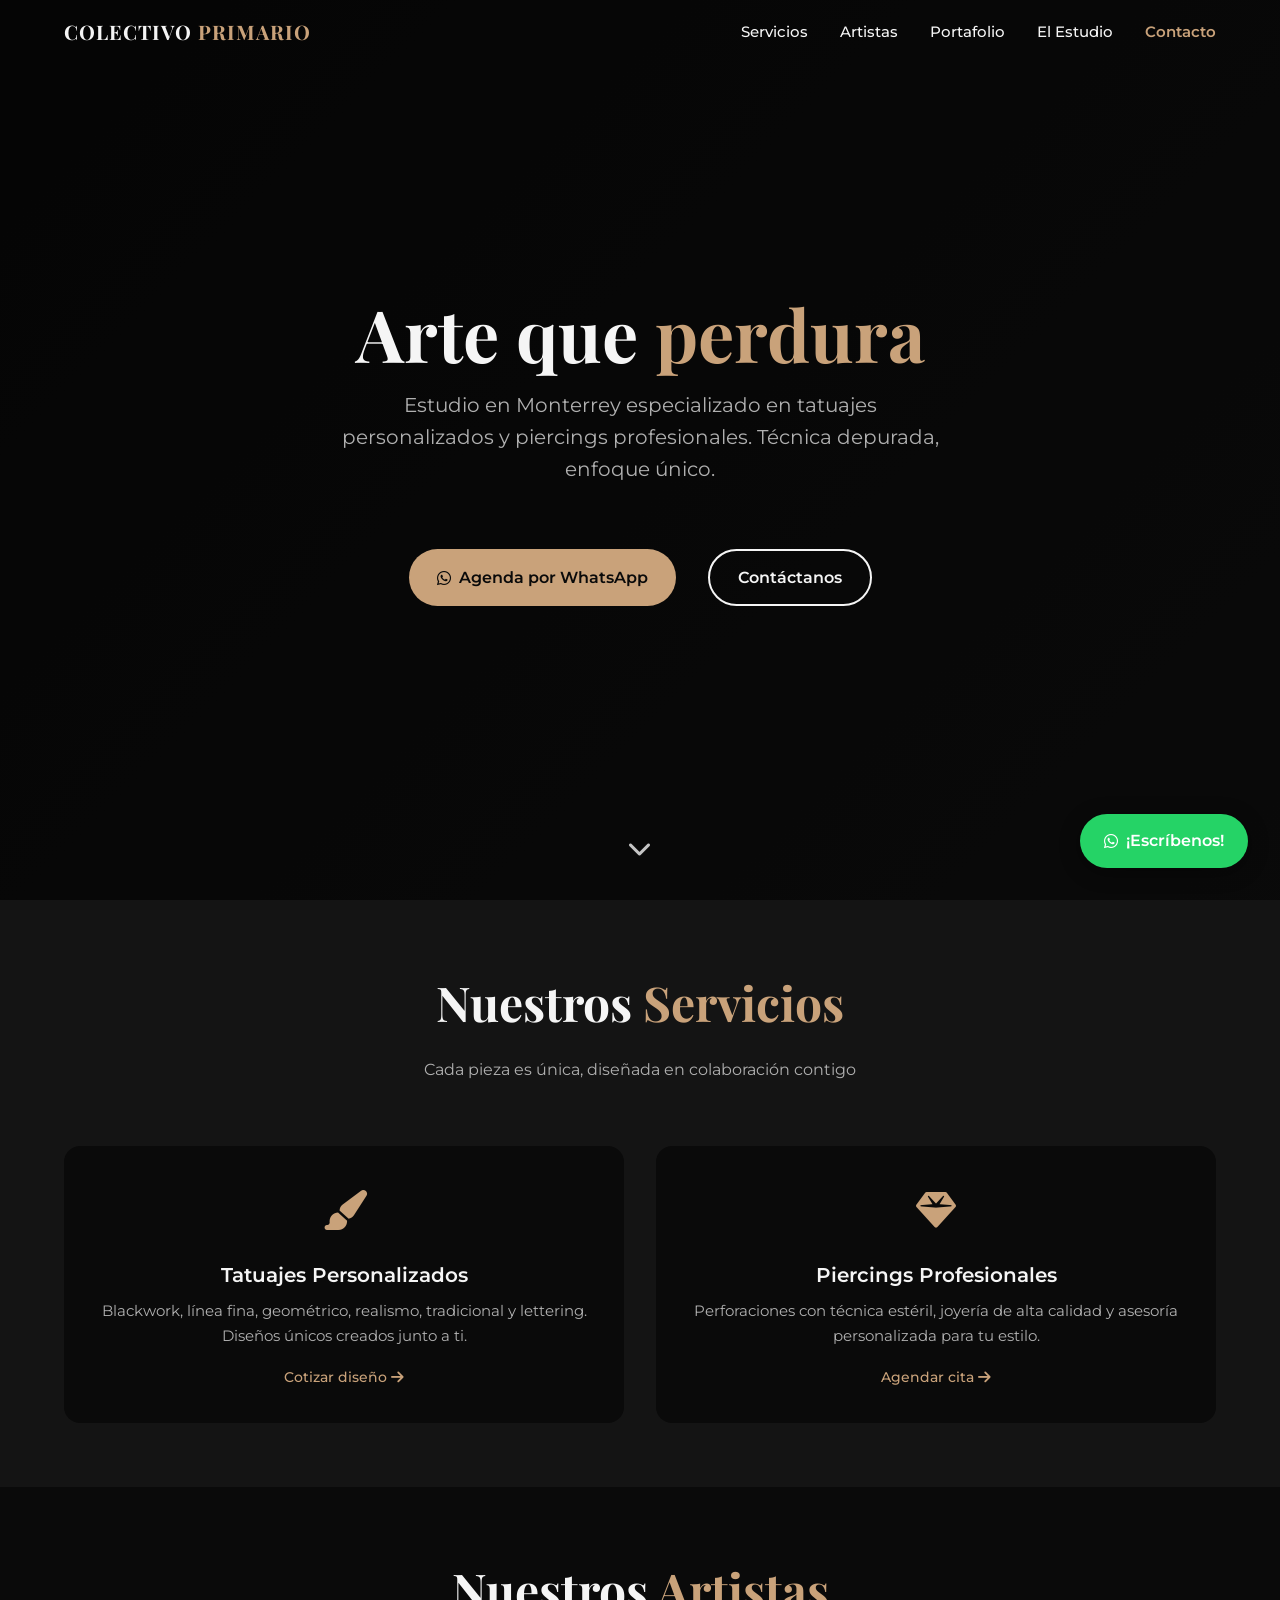
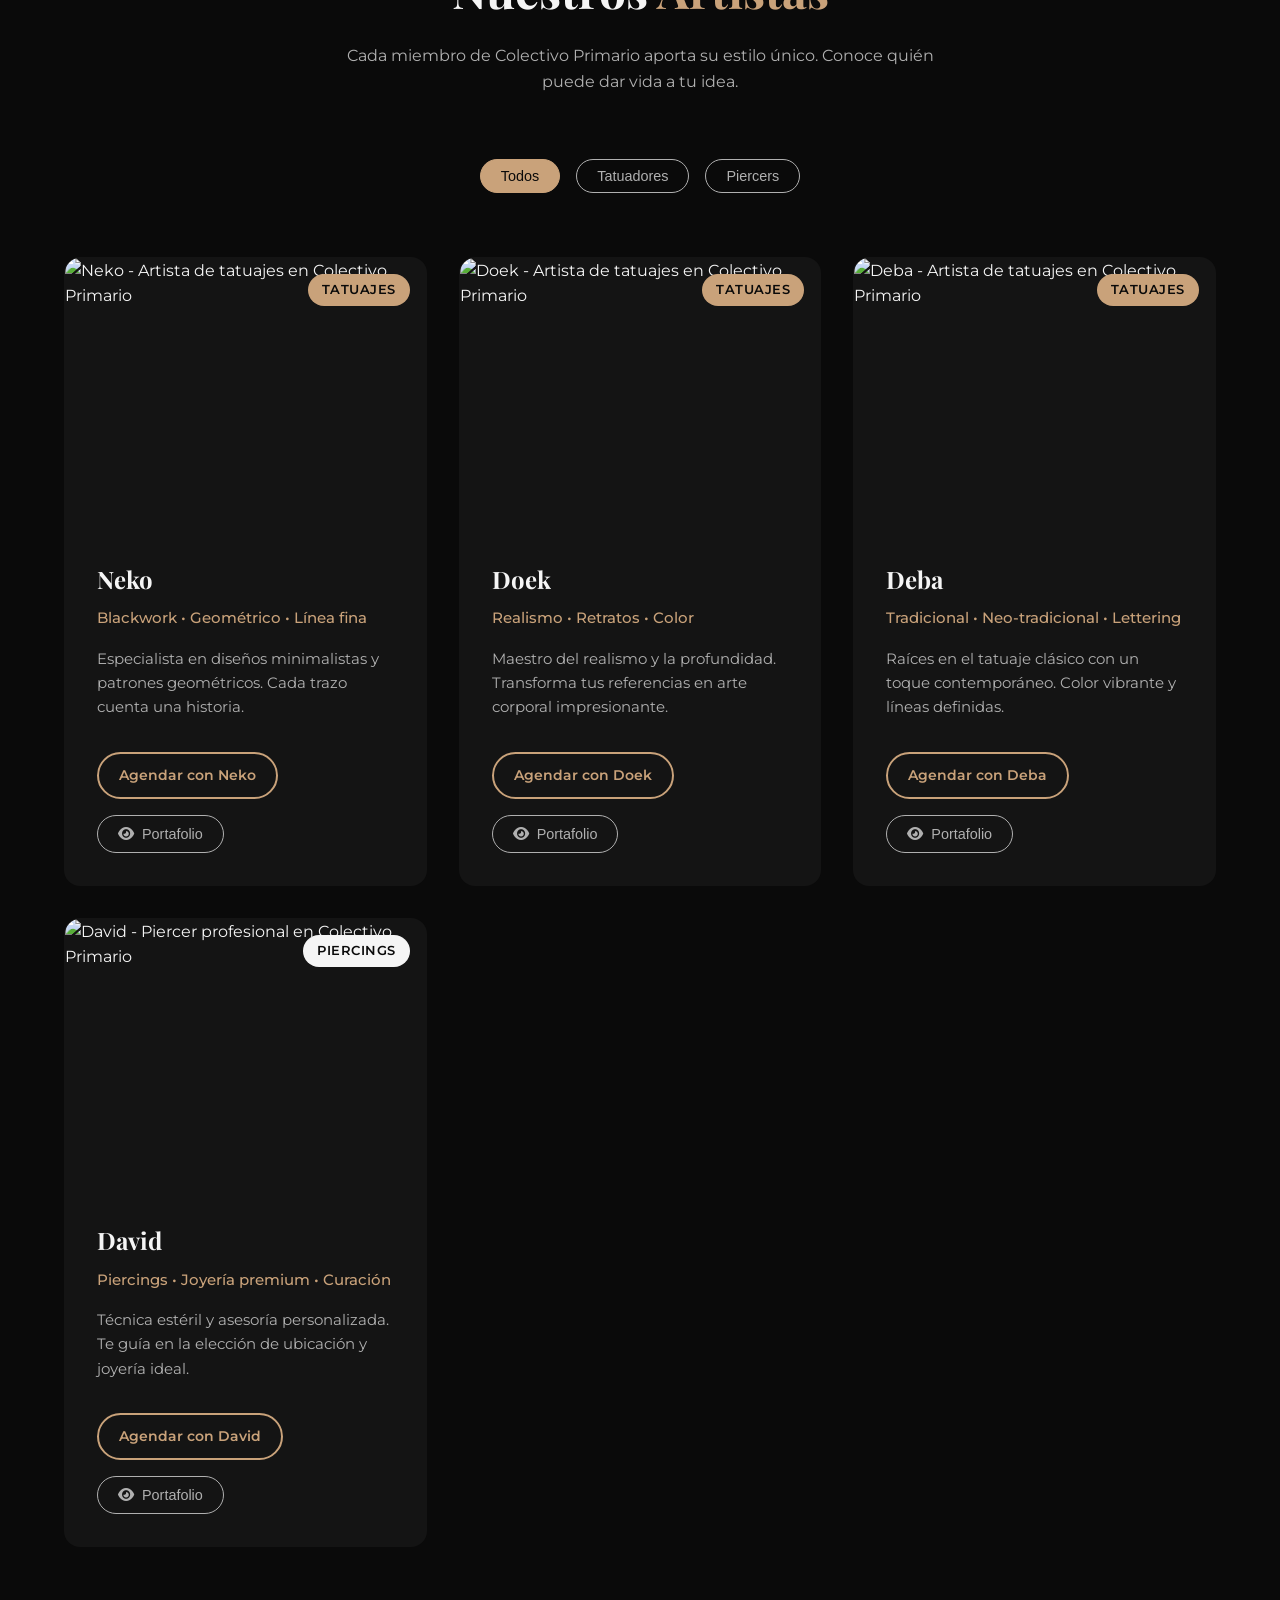
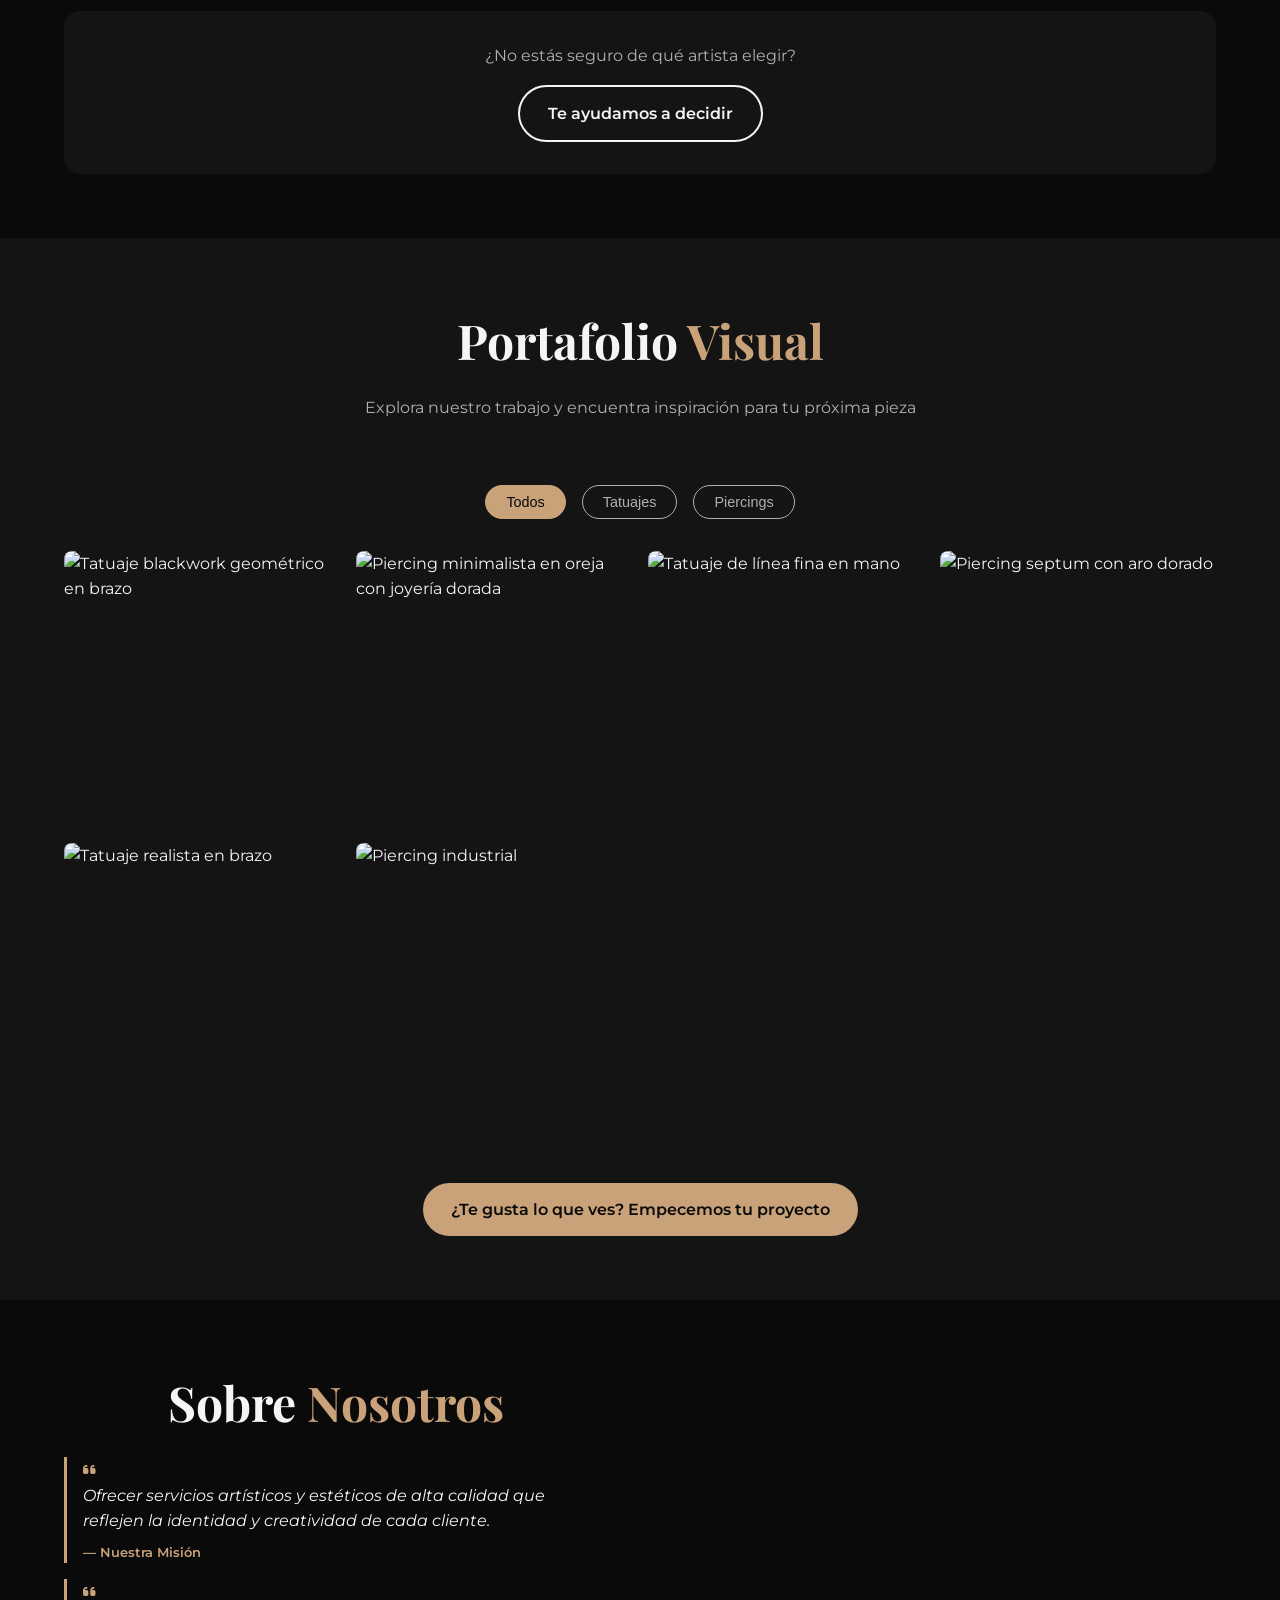
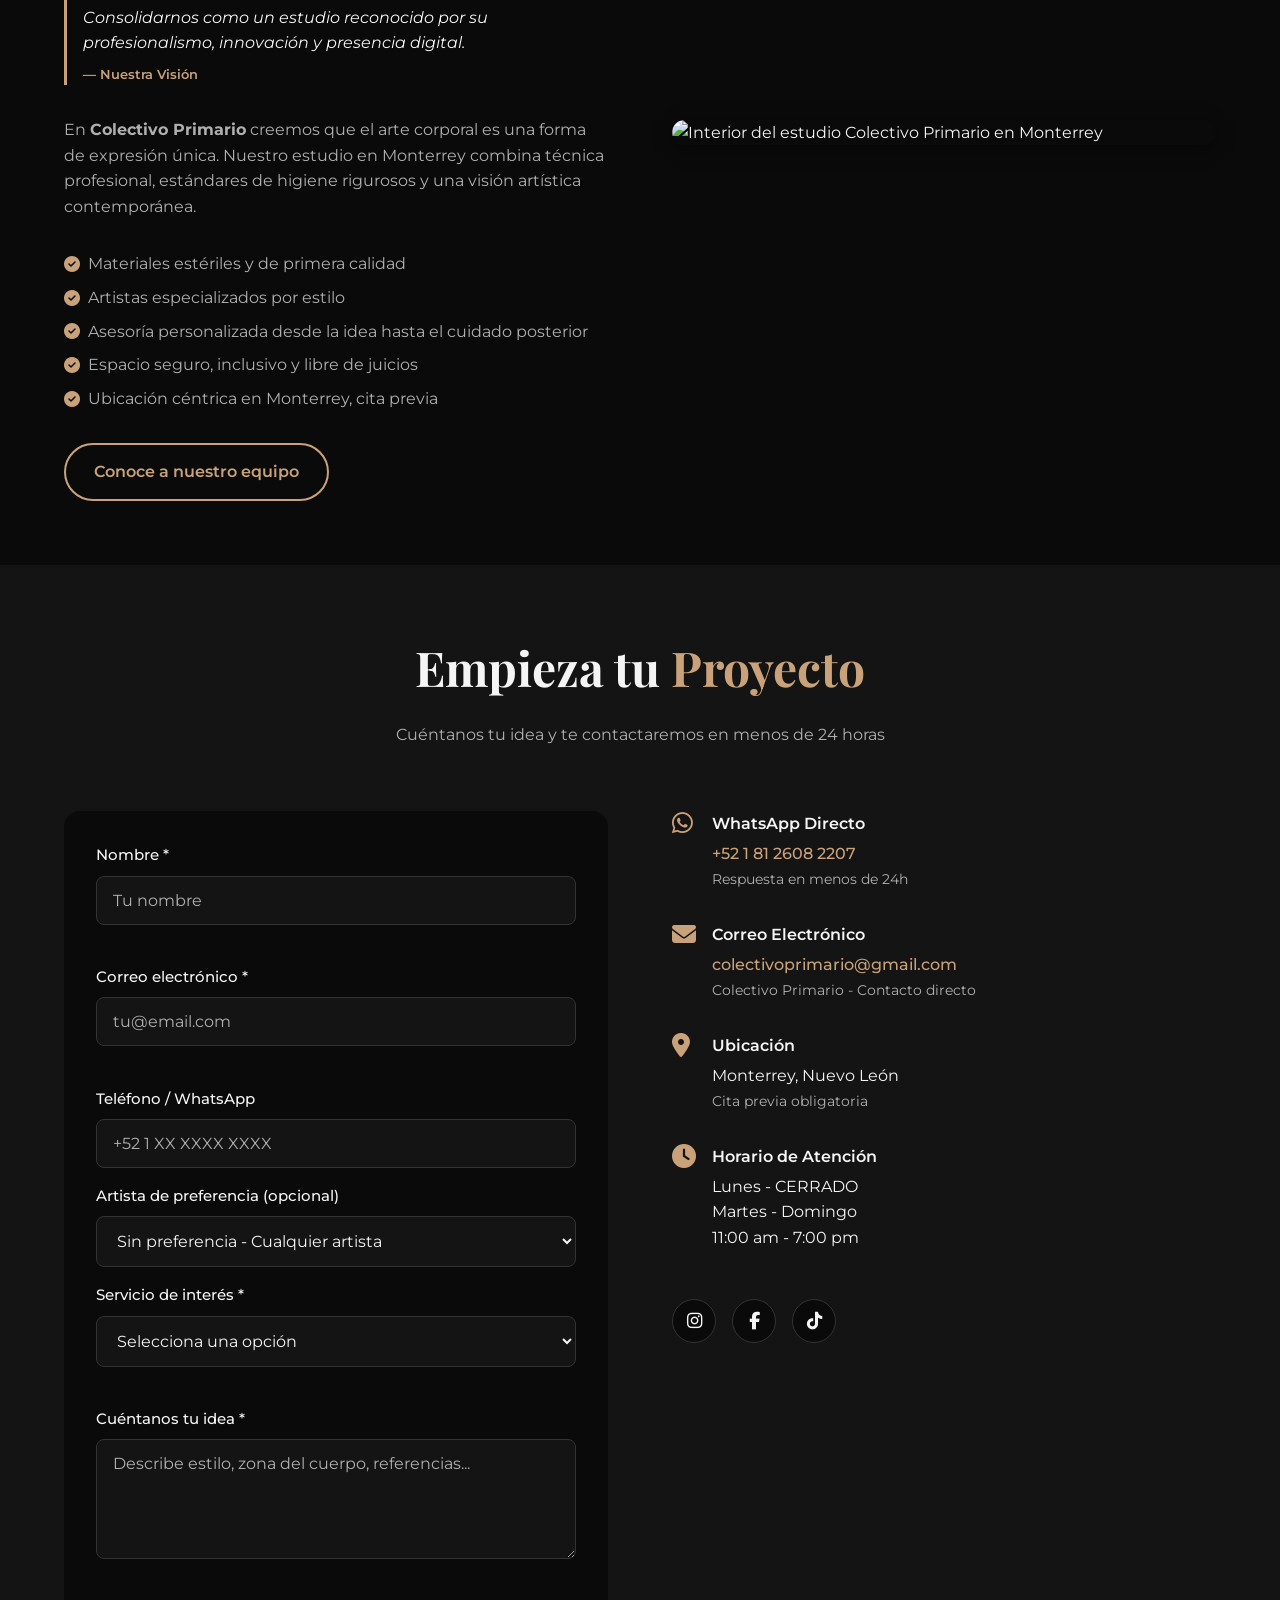
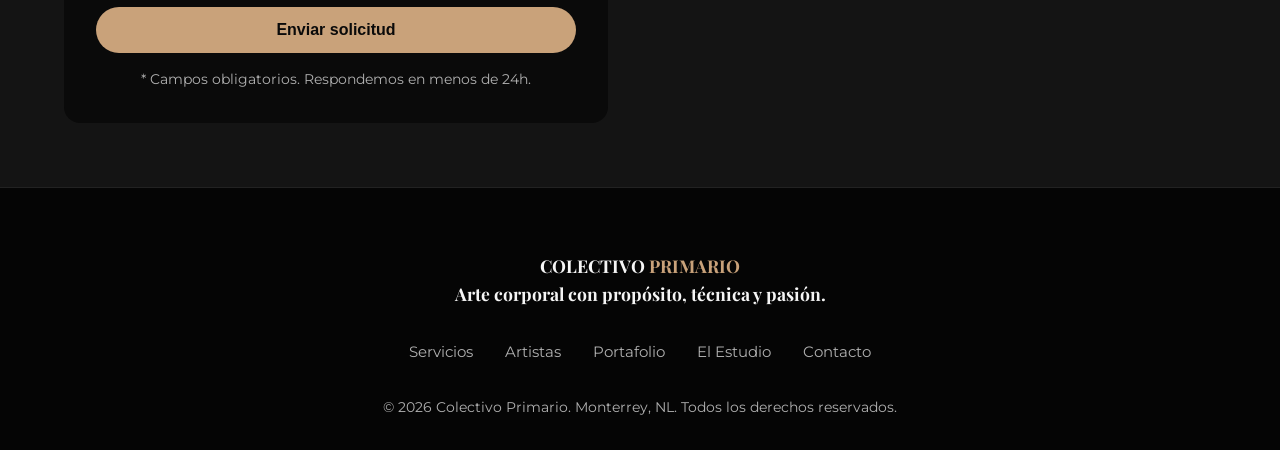
==== commit cdfe624b: "Update index.html" ====
--- a/index.html
+++ b/index.html
@@ -199,30 +199,6 @@
                 Agendar con Deba
               </a>
               <button class="artista-card__portfolio" aria-label="Ver portafolio de Deba">
-                <i class="fas fa-eye"></i> Portafolio
-              </button>
-            </div>
-          </div>
-        </article>
-
-        <!-- ARTISTA 4: CORAZÓN TATTOO (Tatuajes) -->
-        <article class="artista-card" data-category="tatuajes">
-          <div class="artista-card__image">
-            <img src=""
-                 alt="Corazón Tattoo - Artista de tatuajes en Colectivo Primario" 
-                 loading="lazy">
-            <span class="artista-card__badge">Tatuajes</span>
-          </div>
-          <div class="artista-card__content">
-            <h3 class="artista-card__name">Corazón Tattoo</h3>
-            <p class="artista-card__specialty">Fine Line • Floral • Delicado</p>
-            <p class="artista-card__bio">Estilo suave y femenino. Especialista en piezas delicadas que celebran la belleza natural.</p>
-            
-            <div class="artista-card__actions">
-              <a href="#contacto" class="btn btn--outline btn--sm" onclick="selectArtist('Corazón Tattoo', 'tatuaje')">
-                Agendar con Corazón
-              </a>
-              <button class="artista-card__portfolio" aria-label="Ver portafolio de Corazón Tattoo">
                 <i class="fas fa-eye"></i> Portafolio
               </button>
             </div>
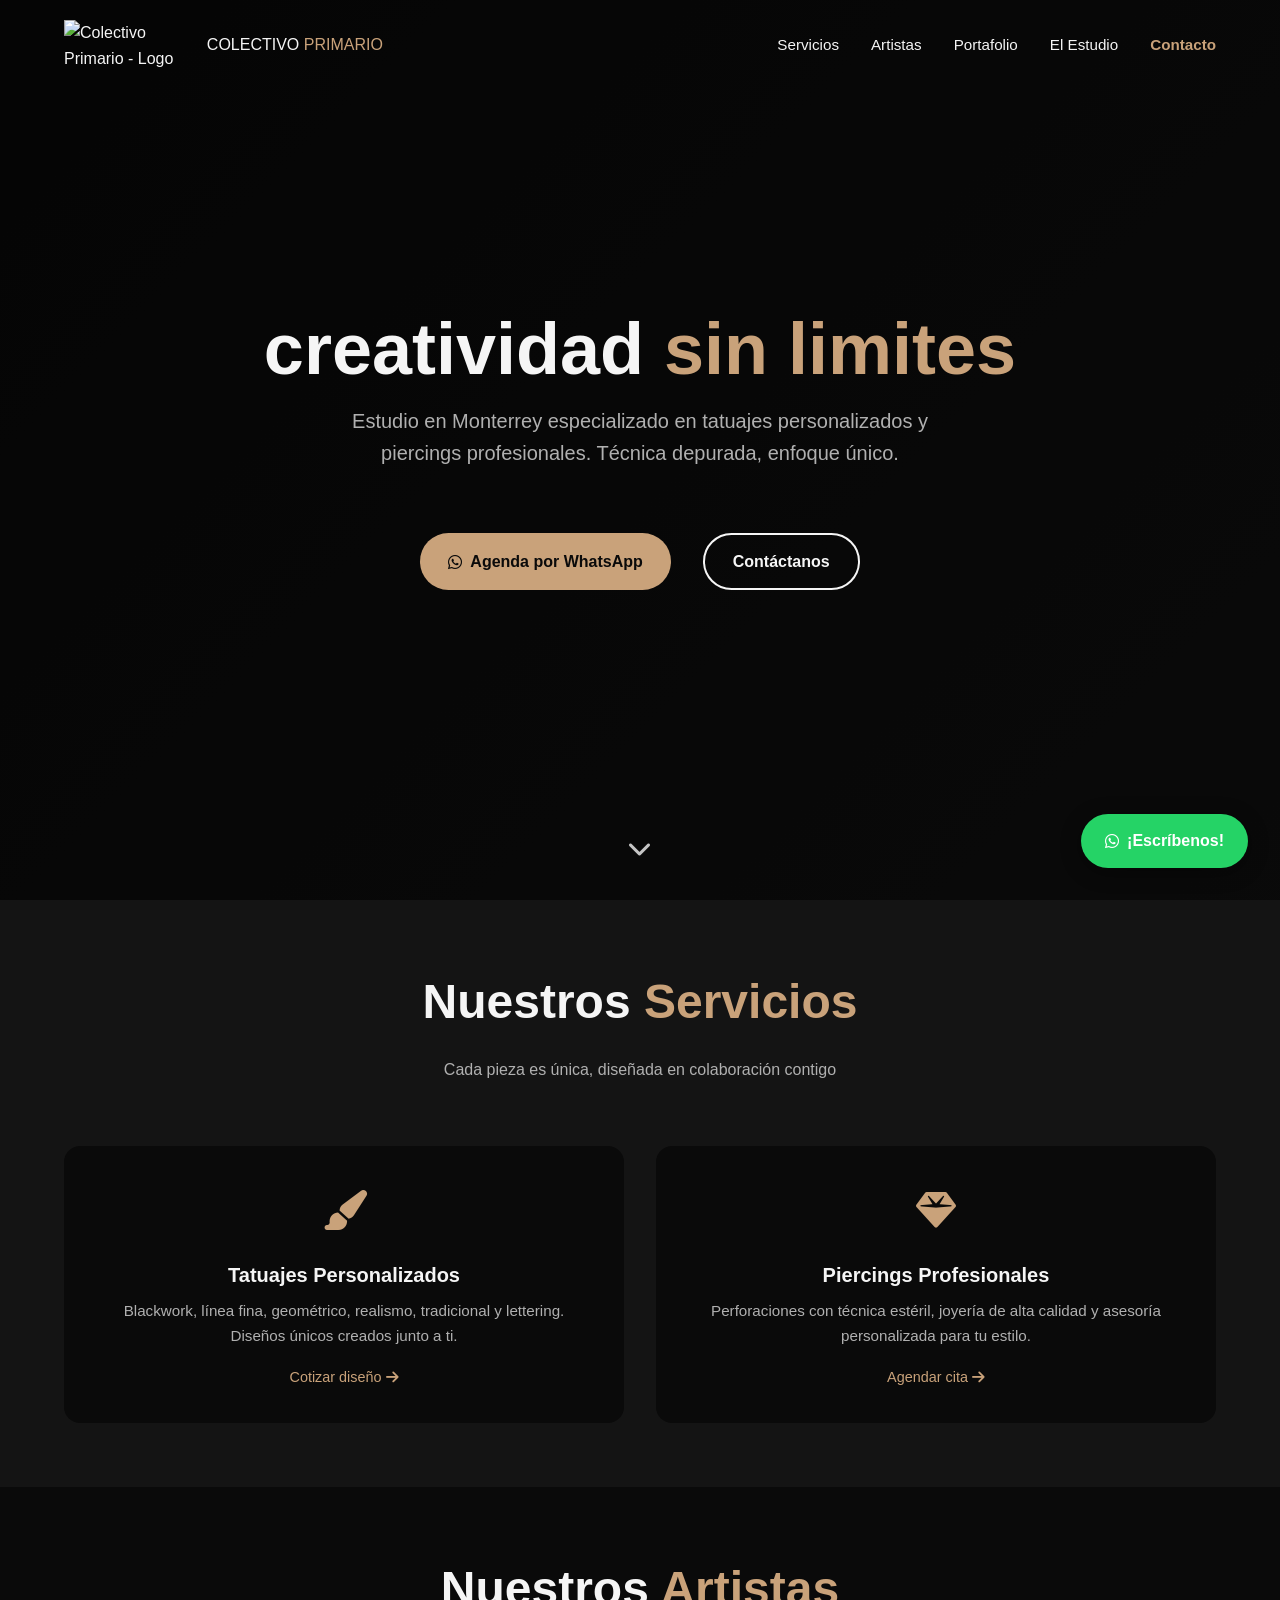
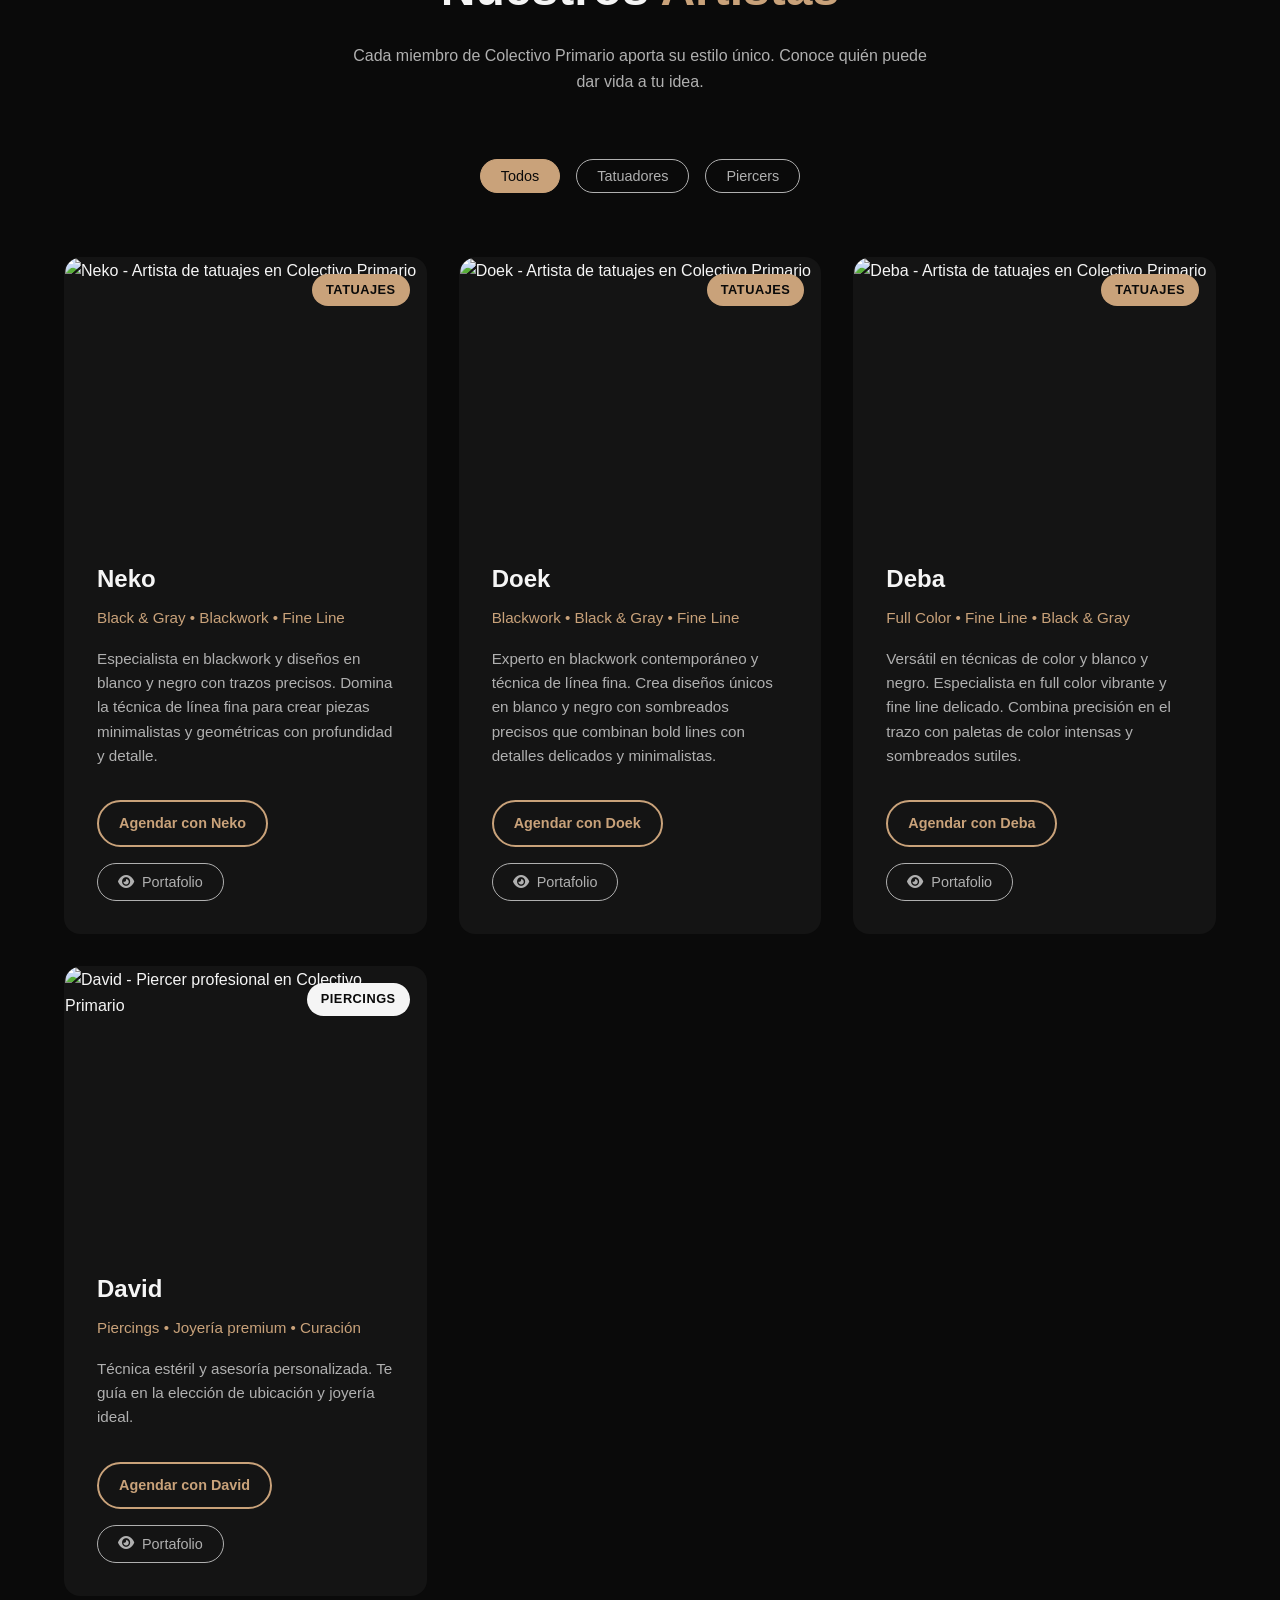
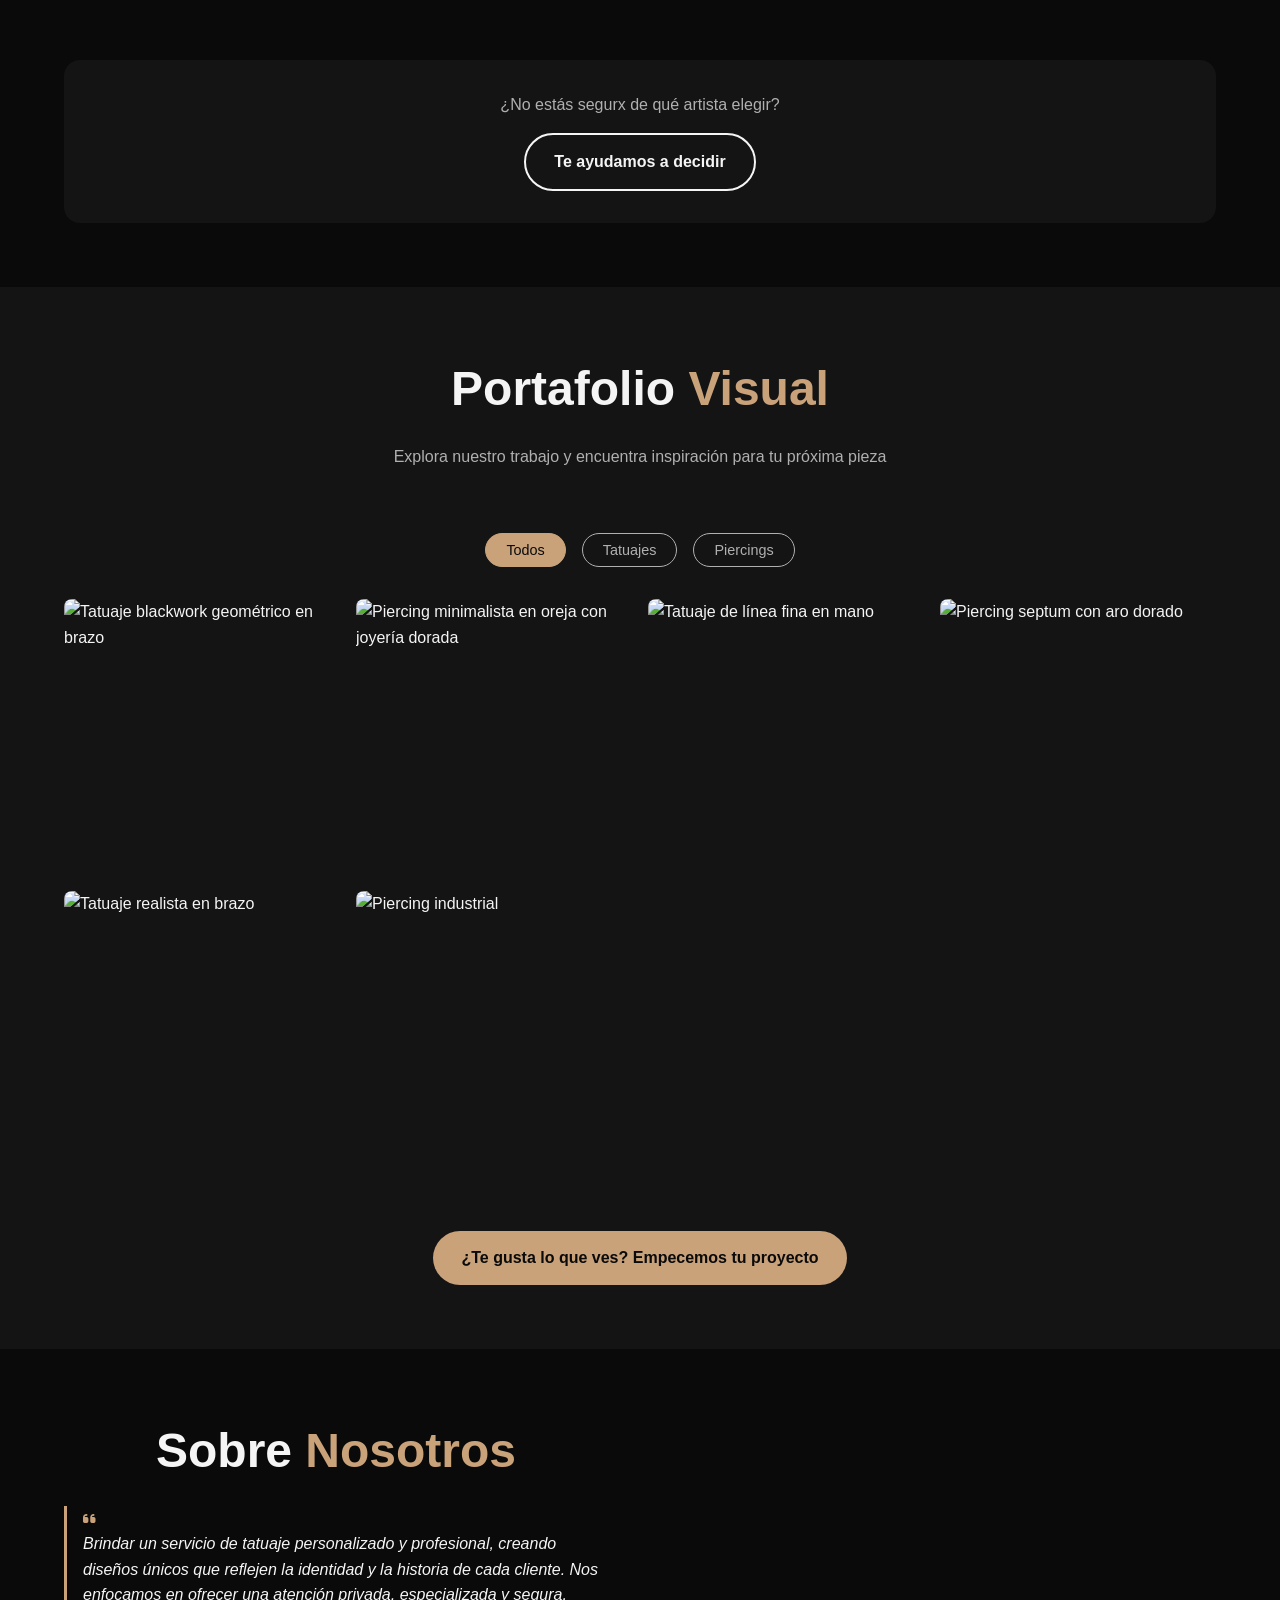
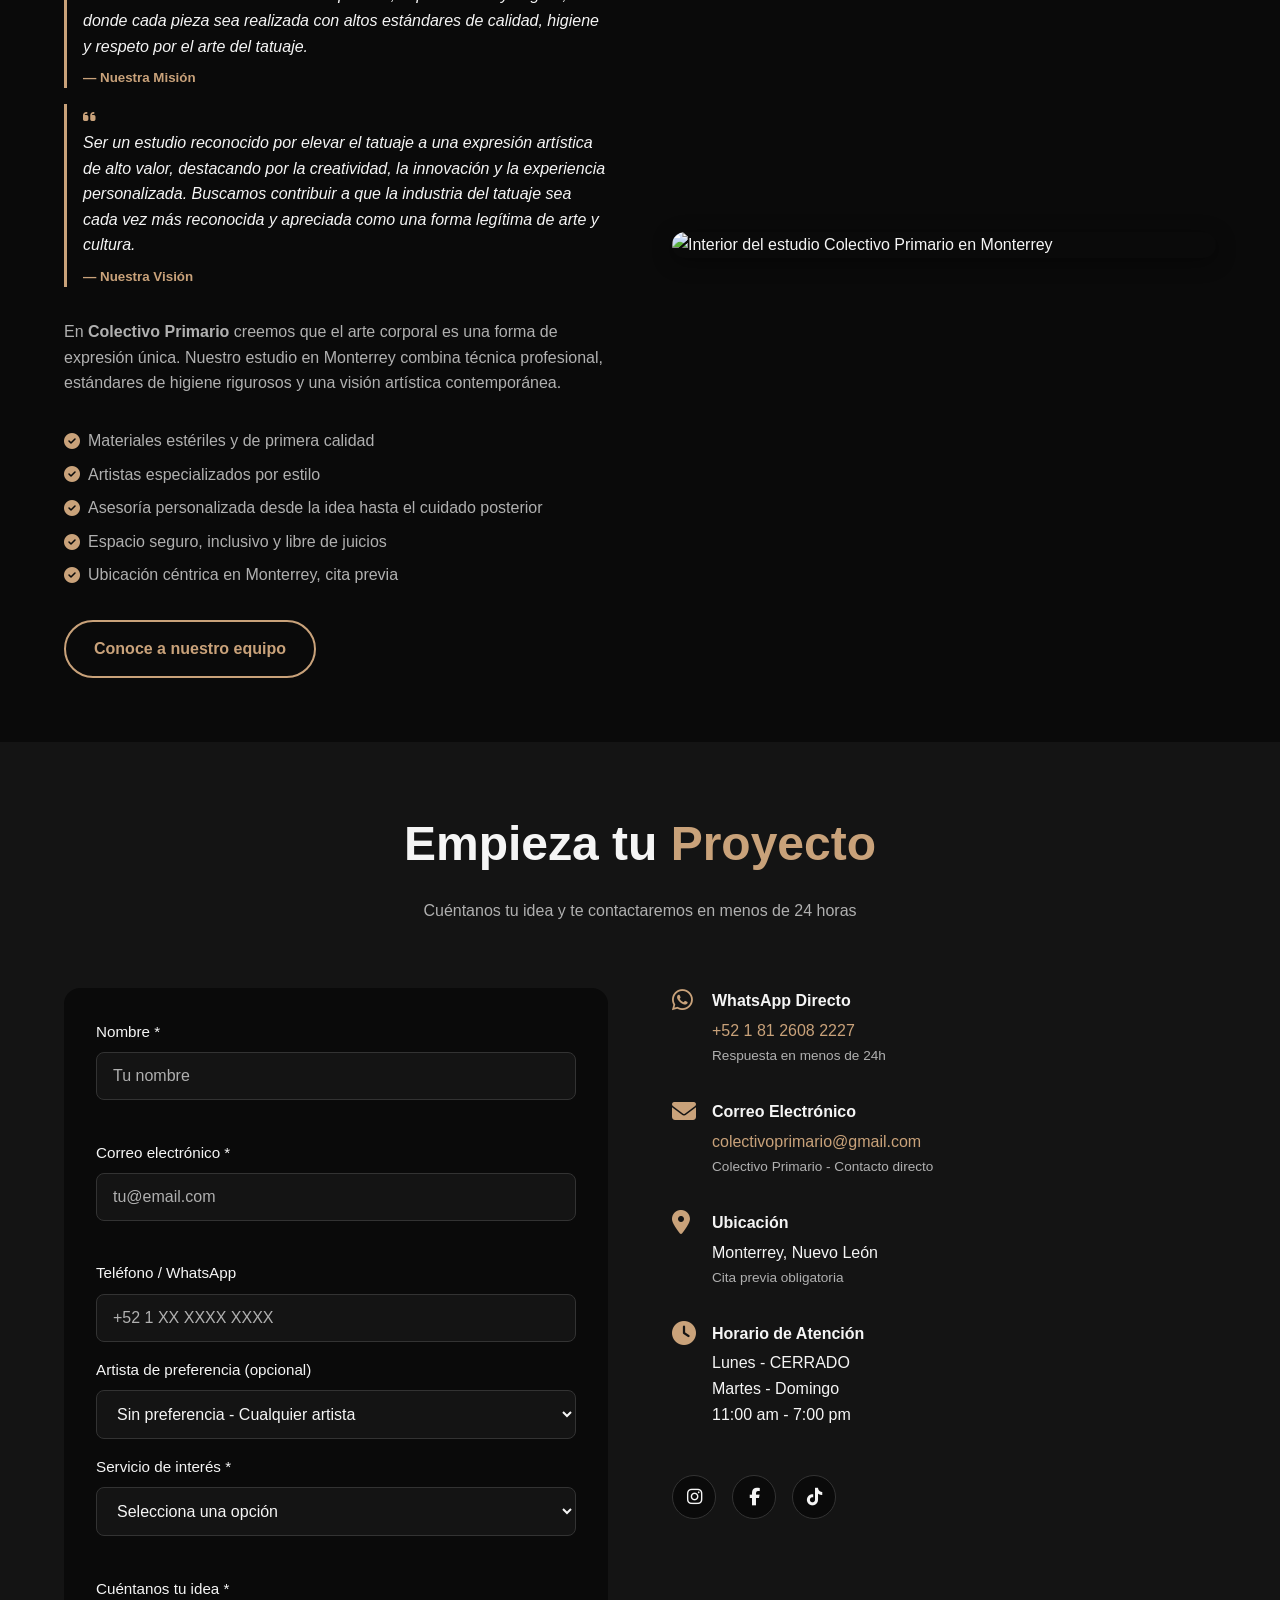
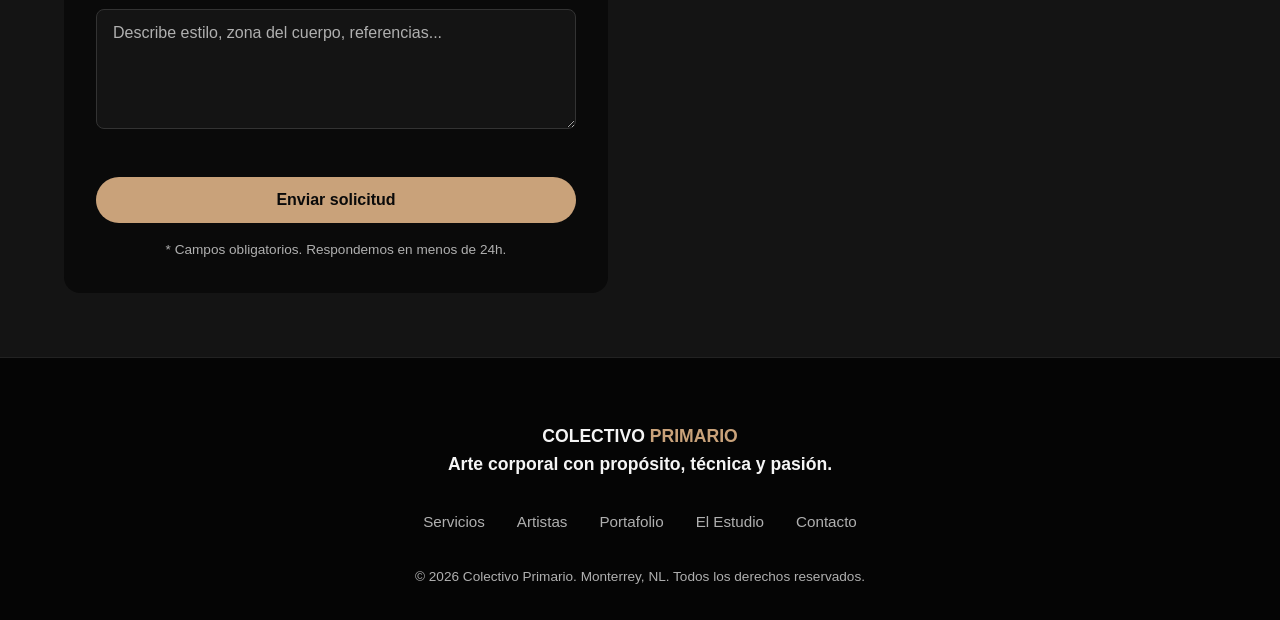
==== commit f6aa727d: "Add files via upload" ====
--- a/index.html
+++ b/index.html
@@ -1,499 +1,523 @@
-<!DOCTYPE html>
-<html lang="es">
-<head>
-  <meta charset="UTF-8" />
-  <meta name="viewport" content="width=device-width, initial-scale=1.0"/>
-  
-  <!-- Metadatos para investigación académica -->
-  <meta name="description" content="Colectivo Primario - Estudio profesional de tatuajes y piercings en Monterrey. Arte personalizado con técnica depurada.">
-  <meta name="author" content="Colectivo Primario | Proyecto Académico 2026">
-  <meta name="keywords" content="tatuajes, piercings, Monterrey, arte corporal, estudio">
-  
-  <!-- Open Graph para redes sociales -->
-  <meta property="og:title" content="Colectivo Primario | Tatuajes y Piercings en Monterrey">
-  <meta property="og:description" content="Arte que perdura. Estudio especializado en tatuajes personalizados y piercings profesionales.">
-  <meta property="og:type" content="website">
-  <meta property="og:locale" content="es_MX">
-  
-  <title>Colectivo Primario | Tatuajes y Piercings en Monterrey</title>
-  
-  <link rel="stylesheet" href="styles.css" />
-  
-  <!-- Fuentes Google -->
-  <link rel="preconnect" href="https://fonts.googleapis.com">
-  <link rel="preconnect" href="https://fonts.gstatic.com" crossorigin>
-  <link href="https://fonts.googleapis.com/css2?family=Montserrat:wght@300;400;600;700&family=Playfair+Display:wght@400;700&display=swap" rel="stylesheet">
-  
-  <!-- Íconos -->
-  <link rel="stylesheet" href="https://cdnjs.cloudflare.com/ajax/libs/font-awesome/6.4.0/css/all.min.css">
-  
-  <!-- 
-    =====================================================
-    PROYECTO ACADÉMICO - COLECTIVO PRIMARIO
-    Periodo: Enero - Abril 2026
-    Metodología: UX + CRO + Medición de KPIs
-    Objetivo: +30% consultas digitales
-    Contacto: Guillermo Márquez | gmrqzf@gmail.com | 8121972533
-    Ubicación: Monterrey, Nuevo León, México
-    =====================================================
-  -->
-</head>
-<body>
-
-  <!-- ================= HEADER ================= -->
-  <header class="header">
-    <div class="container header__container">
-      <a href="#" class="header__logo" aria-label="Ir al inicio">
-        <span class="logo__text">COLECTIVO</span>
-        <span class="logo__accent">PRIMARIO</span>
-      </a>
-      
-      <nav class="nav" id="nav" aria-label="Navegación principal">
-        <ul class="nav__list">
-          <li><a href="#servicios" class="nav__link">Servicios</a></li>
-          <li><a href="#artistas" class="nav__link">Artistas</a></li>
-          <li><a href="#portafolio" class="nav__link">Portafolio</a></li>
-          <li><a href="#estudio" class="nav__link">El Estudio</a></li>
-          <li><a href="#contacto" class="nav__link nav__link--cta">Contacto</a></li>
-        </ul>
-        <button class="nav__toggle" id="navToggle" aria-label="Abrir menú" aria-expanded="false">
-          <i class="fas fa-bars"></i>
-        </button>
-      </nav>
-    </div>
-  </header>
-
-  <!-- ================= HERO ================= -->
-  <section class="hero">
-    <div class="hero__overlay"></div>
-    <div class="container hero__content">
-      <h1 class="hero__title">Arte que <span class="text-accent">perdura</span></h1>
-      <p class="hero__subtitle">Estudio en Monterrey especializado en tatuajes personalizados y piercings profesionales. Técnica depurada, enfoque único.</p>
-      
-      <div class="hero__actions">
-        <a href="https://wa.me/5218121972533?text=Hola%20Colectivo%20Primario,%20me%20interesa%20agendar%20una%20cita..." 
-           class="btn btn--primary" 
-           target="_blank" 
-           rel="noopener"
-           onclick="trackConversion('whatsapp_click')">
-          <i class="fab fa-whatsapp"></i> Agenda por WhatsApp
-        </a>
-        <a href="#contacto" class="btn btn--secondary">Contáctanos</a>
-      </div>
-    </div>
-    <div class="hero__scroll">
-      <a href="#servicios" aria-label="Desplazarse a servicios">
-        <i class="fas fa-chevron-down"></i>
-      </a>
-    </div>
-  </section>
-
-  <!-- ================= SERVICIOS ================= -->
-  <section id="servicios" class="section servicios">
-    <div class="container">
-      <h2 class="section__title">Nuestros <span class="text-accent">Servicios</span></h2>
-      <p class="section__subtitle">Cada pieza es única, diseñada en colaboración contigo</p>
-      
-      <div class="servicios__grid">
-        <!-- Servicio 1: Tatuajes -->
-        <article class="servicio-card">
-          <div class="servicio-card__icon">
-            <i class="fas fa-paint-brush"></i>
-          </div>
-          <h3 class="servicio-card__title">Tatuajes Personalizados</h3>
-          <p class="servicio-card__desc">Blackwork, línea fina, geométrico, realismo, tradicional y lettering. Diseños únicos creados junto a ti.</p>
-          <a href="#contacto" class="servicio-card__link">Cotizar diseño <i class="fas fa-arrow-right"></i></a>
-        </article>
-
-        <!-- Servicio 2: Piercings -->
-        <article class="servicio-card">
-          <div class="servicio-card__icon">
-            <i class="fas fa-gem"></i>
-          </div>
-          <h3 class="servicio-card__title">Piercings Profesionales</h3>
-          <p class="servicio-card__desc">Perforaciones con técnica estéril, joyería de alta calidad y asesoría personalizada para tu estilo.</p>
-          <a href="#contacto" class="servicio-card__link">Agendar cita <i class="fas fa-arrow-right"></i></a>
-        </article>
-      </div>
-    </div>
-  </section>
-
-  <!-- ================= ARTISTAS ================= -->
-  <section id="artistas" class="section artistas">
-    <div class="container">
-      <h2 class="section__title">Nuestros <span class="text-accent">Artistas</span></h2>
-      <p class="section__subtitle">Cada miembro de Colectivo Primario aporta su estilo único. Conoce quién puede dar vida a tu idea.</p>
-      
-      <!-- Filtros por especialidad -->
-      <div class="artistas__filters" role="tablist">
-        <button class="filter-btn active" data-filter="all" role="tab" aria-selected="true">Todos</button>
-        <button class="filter-btn" data-filter="tatuajes" role="tab">Tatuadores</button>
-        <button class="filter-btn" data-filter="piercings" role="tab">Piercers</button>
-      </div>
-
-      <div class="artistas__grid">
-        
-        <!-- ARTISTA 1: NEKO (Tatuajes) -->
-        <article class="artista-card" data-category="tatuajes">
-          <div class="artista-card__image">
-            <img src="" 
-                 alt="Neko - Artista de tatuajes en Colectivo Primario" 
-                 loading="lazy">
-            <span class="artista-card__badge">Tatuajes</span>
-          </div>
-          <div class="artista-card__content">
-            <h3 class="artista-card__name">Neko</h3>
-            <p class="artista-card__specialty">Blackwork • Geométrico • Línea fina</p>
-            <p class="artista-card__bio">Especialista en diseños minimalistas y patrones geométricos. Cada trazo cuenta una historia.</p>
-            
-            <div class="artista-card__actions">
-              <a href="#contacto" class="btn btn--outline btn--sm" onclick="selectArtist('Neko', 'tatuaje')">
-                Agendar con Neko
-              </a>
-              <button class="artista-card__portfolio" aria-label="Ver portafolio de Neko">
-                <i class="fas fa-eye"></i> Portafolio
-              </button>
-            </div>
-          </div>
-        </article>
-
-        <!-- ARTISTA 2: DOEK (Tatuajes) -->
-        <article class="artista-card" data-category="tatuajes">
-          <div class="artista-card__image">
-            <img src=""
-                 alt="Doek - Artista de tatuajes en Colectivo Primario" 
-                 loading="lazy">
-            <span class="artista-card__badge">Tatuajes</span>
-          </div>
-          <div class="artista-card__content">
-            <h3 class="artista-card__name">Doek</h3>
-            <p class="artista-card__specialty">Realismo • Retratos • Color</p>
-            <p class="artista-card__bio">Maestro del realismo y la profundidad. Transforma tus referencias en arte corporal impresionante.</p>
-            
-            <div class="artista-card__actions">
-              <a href="#contacto" class="btn btn--outline btn--sm" onclick="selectArtist('Doek', 'tatuaje')">
-                Agendar con Doek
-              </a>
-              <button class="artista-card__portfolio" aria-label="Ver portafolio de Doek">
-                <i class="fas fa-eye"></i> Portafolio
-              </button>
-            </div>
-          </div>
-        </article>
-
-        <!-- ARTISTA 3: DEBA (Tatuajes) -->
-        <article class="artista-card" data-category="tatuajes">
-          <div class="artista-card__image">
-            <img src=""
-                 alt="Deba - Artista de tatuajes en Colectivo Primario" 
-                 loading="lazy">
-            <span class="artista-card__badge">Tatuajes</span>
-          </div>
-          <div class="artista-card__content">
-            <h3 class="artista-card__name">Deba</h3>
-            <p class="artista-card__specialty">Tradicional • Neo-tradicional • Lettering</p>
-            <p class="artista-card__bio">Raíces en el tatuaje clásico con un toque contemporáneo. Color vibrante y líneas definidas.</p>
-            
-            <div class="artista-card__actions">
-              <a href="#contacto" class="btn btn--outline btn--sm" onclick="selectArtist('Deba', 'tatuaje')">
-                Agendar con Deba
-              </a>
-              <button class="artista-card__portfolio" aria-label="Ver portafolio de Deba">
-                <i class="fas fa-eye"></i> Portafolio
-              </button>
-            </div>
-          </div>
-        </article>
-
-        <!-- ARTISTA 5: DAVID (Piercings) -->
-        <article class="artista-card" data-category="piercings">
-          <div class="artista-card__image">
-            <img src=""
-                 alt="David - Piercer profesional en Colectivo Primario" 
-                 loading="lazy">
-            <span class="artista-card__badge artist-piercing">Piercings</span>
-          </div>
-          <div class="artista-card__content">
-            <h3 class="artista-card__name">David</h3>
-            <p class="artista-card__specialty">Piercings • Joyería premium • Curación</p>
-            <p class="artista-card__bio">Técnica estéril y asesoría personalizada. Te guía en la elección de ubicación y joyería ideal.</p>
-            
-            <div class="artista-card__actions">
-              <a href="#contacto" class="btn btn--outline btn--sm" onclick="selectArtist('David', 'piercing')">
-                Agendar con David
-              </a>
-              <button class="artista-card__portfolio" aria-label="Ver portafolio de David">
-                <i class="fas fa-eye"></i> Portafolio
-              </button>
-            </div>
-          </div>
-        </article>
-
-      </div>
-      
-      <!-- CTA secundario para dudas -->
-      <div class="artistas__cta">
-        <p>¿No estás seguro de qué artista elegir?</p>
-        <a href="#contacto" class="btn btn--secondary">Te ayudamos a decidir</a>
-      </div>
-    </div>
-  </section>
-
-  <!-- ================= PORTAFOLIO ================= -->
-  <section id="portafolio" class="section portafolio">
-    <div class="container">
-      <h2 class="section__title">Portafolio <span class="text-accent">Visual</span></h2>
-      <p class="section__subtitle">Explora nuestro trabajo y encuentra inspiración para tu próxima pieza</p>
-      
-      <!-- Filtros (solo tatuajes y piercings) -->
-      <div class="portafolio__filters" role="tablist">
-        <button class="filter-btn active" data-filter="all" role="tab" aria-selected="true">Todos</button>
-        <button class="filter-btn" data-filter="tatuajes" role="tab">Tatuajes</button>
-        <button class="filter-btn" data-filter="piercings" role="tab">Piercings</button>
-      </div>
-
-      <div class="portafolio__grid">
-        <!-- Imágenes placeholder - reemplazar con portafolio real -->
-        <figure class="portfolio-item" data-category="tatuajes">
-          <img src="https://images.unsplash.com/photo-1598371839696-5c5bb00bdc28?w=600" 
-               alt="Tatuaje blackwork geométrico en brazo" 
-               loading="lazy">
-          <figcaption>Blackwork geométrico</figcaption>
-        </figure>
-        <figure class="portfolio-item" data-category="piercings">
-          <img src="https://images.unsplash.com/photo-1611080626919-7cf5a9dbab5b?w=600" 
-               alt="Piercing minimalista en oreja con joyería dorada" 
-               loading="lazy">
-          <figcaption>Piercing minimalista</figcaption>
-        </figure>
-        <figure class="portfolio-item" data-category="tatuajes">
-          <img src="https://images.unsplash.com/photo-1562962240-4c8a8ce5a8f1?w=600" 
-               alt="Tatuaje de línea fina en mano" 
-               loading="lazy">
-          <figcaption>Línea fina</figcaption>
-        </figure>
-        <figure class="portfolio-item" data-category="piercings">
-          <img src="https://images.unsplash.com/photo-1605735789129-2f6a6f5c8e9c?w=600" 
-               alt="Piercing septum con aro dorado" 
-               loading="lazy">
-          <figcaption>Septum dorado</figcaption>
-        </figure>
-        <figure class="portfolio-item" data-category="tatuajes">
-          <img src="https://images.unsplash.com/photo-1550537687-c910e7255c2c?w=600" 
-               alt="Tatuaje realista en brazo" 
-               loading="lazy">
-          <figcaption>Realismo</figcaption>
-        </figure>
-        <figure class="portfolio-item" data-category="piercings">
-          <img src="https://images.unsplash.com/photo-1590246545235-9e6a7e8e6b4d?w=600" 
-               alt="Piercing industrial" 
-               loading="lazy">
-          <figcaption>Industrial</figcaption>
-        </figure>
-      </div>
-      
-      <div class="portafolio__cta">
-        <a href="#contacto" class="btn btn--primary" onclick="trackConversion('portfolio_cta_click')">
-          ¿Te gusta lo que ves? Empecemos tu proyecto
-        </a>
-      </div>
-    </div>
-  </section>
-
-  <!-- ================= ESTUDIO / IDENTIDAD ================= -->
-  <section id="estudio" class="section estudio">
-    <div class="container estudio__container">
-      <div class="estudio__content">
-        <h2 class="section__title">Sobre <span class="text-accent">Nosotros</span></h2>
-        
-        <!-- Misión y Visión -->
-        <div class="estudio__identity">
-          <blockquote class="identity__mission">
-            <i class="fas fa-quote-left"></i>
-            <p>Ofrecer servicios artísticos y estéticos de alta calidad que reflejen la identidad y creatividad de cada cliente.</p>
-            <small>— Nuestra Misión</small>
-          </blockquote>
-          
-          <blockquote class="identity__vision">
-            <i class="fas fa-quote-left"></i>
-            <p>Consolidarnos como un estudio reconocido por su profesionalismo, innovación y presencia digital.</p>
-            <small>— Nuestra Visión</small>
-          </blockquote>
-        </div>
-        
-        <p class="estudio__text">
-          En <strong>Colectivo Primario</strong> creemos que el arte corporal es una forma de expresión única. 
-          Nuestro estudio en Monterrey combina técnica profesional, estándares de higiene rigurosos y una visión artística contemporánea.
-        </p>
-        
-        <ul class="estudio__values">
-          <li><i class="fas fa-check-circle"></i> Materiales estériles y de primera calidad</li>
-          <li><i class="fas fa-check-circle"></i> Artistas especializados por estilo</li>
-          <li><i class="fas fa-check-circle"></i> Asesoría personalizada desde la idea hasta el cuidado posterior</li>
-          <li><i class="fas fa-check-circle"></i> Espacio seguro, inclusivo y libre de juicios</li>
-          <li><i class="fas fa-check-circle"></i> Ubicación céntrica en Monterrey, cita previa</li>
-        </ul>
-        
-        <a href="#contacto" class="btn btn--outline">Conoce a nuestro equipo</a>
-      </div>
-      
-      <div class="estudio__image">
-        <img src="https://images.unsplash.com/photo-1598301251856-5c6f6a8d1c3e?w=800" 
-             alt="Interior del estudio Colectivo Primario en Monterrey" 
-             loading="lazy">
-      </div>
-    </div>
-  </section>
-
-  <!-- ================= CONTACTO ================= -->
-  <section id="contacto" class="section contacto">
-    <div class="container">
-      <h2 class="section__title">Empieza tu <span class="text-accent">Proyecto</span></h2>
-      <p class="section__subtitle">Cuéntanos tu idea y te contactaremos en menos de 24 horas</p>
-      
-      <div class="contacto__container">
-        <!-- Formulario de contacto -->
-        <form class="contacto__form" id="contactForm" novalidate>
-          <div class="form__group">
-            <label for="nombre" class="form__label">Nombre *</label>
-            <input type="text" id="nombre" name="nombre" class="form__input" placeholder="Tu nombre" required autocomplete="name">
-            <span class="form__error" id="errorNombre"></span>
-          </div>
-          
-          <div class="form__group">
-            <label for="email" class="form__label">Correo electrónico *</label>
-            <input type="email" id="email" name="email" class="form__input" placeholder="tu@email.com" required autocomplete="email">
-            <span class="form__error" id="errorEmail"></span>
-          </div>
-          
-          <div class="form__group">
-            <label for="telefono" class="form__label">Teléfono / WhatsApp</label>
-            <input type="tel" id="telefono" name="telefono" class="form__input" placeholder="+52 1 XX XXXX XXXX" autocomplete="tel">
-          </div>
-          
-          <div class="form__group">
-            <label for="artista" class="form__label">Artista de preferencia (opcional)</label>
-            <select id="artista" name="artista" class="form__input">
-              <option value="">Sin preferencia - Cualquier artista</option>
-              <option value="Neko">Neko (Tatuajes)</option>
-              <option value="Doek">Doek (Tatuajes)</option>
-              <option value="Deba">Deba (Tatuajes)</option>
-              <option value="Corazón Tattoo">Corazón Tattoo (Tatuajes)</option>
-              <option value="David">David (Piercings)</option>
-            </select>
-          </div>
-          
-          <div class="form__group">
-            <label for="servicio" class="form__label">Servicio de interés *</label>
-            <select id="servicio" name="servicio" class="form__input" required>
-              <option value="">Selecciona una opción</option>
-              <option value="tatuaje">Tatuaje personalizado</option>
-              <option value="piercing">Piercing</option>
-              <option value="coverup">Cover-up / Retoque</option>
-              <option value="otro">Otro</option>
-            </select>
-            <span class="form__error" id="errorServicio"></span>
-          </div>
-          
-          <div class="form__group">
-            <label for="mensaje" class="form__label">Cuéntanos tu idea *</label>
-            <textarea id="mensaje" name="mensaje" class="form__input form__textarea" rows="4" placeholder="Describe estilo, zona del cuerpo, referencias..." required></textarea>
-            <span class="form__error" id="errorMensaje"></span>
-          </div>
-          
-          <!-- Campo oculto para artista seleccionado via botón -->
-          <input type="hidden" id="artista_seleccionado" name="artista_seleccionado" value="">
-          
-          <button type="submit" class="btn btn--primary btn--full">Enviar solicitud</button>
-          <p class="form__note">* Campos obligatorios. Respondemos en menos de 24h.</p>
-        </form>
-
-        <!-- Información de contacto directa -->
-        <div class="contacto__info">
-          <div class="info__item">
-            <i class="fab fa-whatsapp"></i>
-            <div>
-              <h4>WhatsApp Directo</h4>
-              <a href="https://wa.me/5218121972533?text=Hola%20Colectivo%20Primario..." 
-                 class="info__link" 
-                 target="_blank" 
-                 rel="noopener"
-                 onclick="trackConversion('whatsapp_info_click')">
-                +52 1 81 2608 2207
-              </a>
-              <small>Respuesta en menos de 24h</small>
-            </div>
-          </div>
-          
-          <div class="info__item">
-            <i class="fas fa-envelope"></i>
-            <div>
-              <h4>Correo Electrónico</h4>
-              <a href="mailto:gmrqzf@gmail.com" class="info__link">colectivoprimario@gmail.com</a>
-              <small>Colectivo Primario - Contacto directo</small>
-            </div>
-          </div>
-          
-          <div class="info__item">
-            <i class="fas fa-map-marker-alt"></i>
-            <div>
-              <h4>Ubicación</h4>
-              <p>Monterrey, Nuevo León<br><small>Cita previa obligatoria</small></p>
-            </div>
-          </div>
-          
-          <div class="info__item">
-            <i class="fas fa-clock"></i>
-            <div>
-              <h4>Horario de Atención</h4>
-              <p>Lunes - CERRADO</p>
-              <p>Martes - Domingo<br>11:00 am - 7:00 pm</p>
-            </div>
-          </div>
-          
-          <div class="contacto__social">
-            <a href="#" aria-label="Instagram Colectivo Primario"><i class="fab fa-instagram"></i></a>
-            <a href="#" aria-label="Facebook Colectivo Primario"><i class="fab fa-facebook-f"></i></a>
-            <a href="#" aria-label="TikTok Colectivo Primario"><i class="fab fa-tiktok"></i></a>
-          </div>
-        </div>
-      </div>
-    </div>
-  </section>
-
-  <!-- ================= FOOTER ================= -->
-  <footer class="footer">
-    <div class="container footer__container">
-      <div class="footer__brand">
-        <span class="logo__text">COLECTIVO</span>
-        <span class="logo__accent">PRIMARIO</span>
-        <p>Arte corporal con propósito, técnica y pasión.</p>
-      </div>
-      <div class="footer__links">
-        <a href="#servicios">Servicios</a>
-        <a href="#artistas">Artistas</a>
-        <a href="#portafolio">Portafolio</a>
-        <a href="#estudio">El Estudio</a>
-        <a href="#contacto">Contacto</a>
-      </div>
-      <div class="footer__legal">
-        <p>&copy; 2026 Colectivo Primario. Monterrey, NL. Todos los derechos reservados.</p>
-      </div>
-    </div>
-  </footer>
-
-  <!-- Botón flotante de WhatsApp -->
-  <a href="https://wa.me/5218121972533?text=Hola%20Colectivo%20Primario,%20vi%20su%20página%20web..." 
-     class="whatsapp-float" 
-     target="_blank" 
-     rel="noopener" 
-     aria-label="Contactar por WhatsApp ahora"
-     onclick="trackConversion('whatsapp_float_click')">
-    <i class="fab fa-whatsapp"></i>
-    <span class="whatsapp-label">¡Escríbenos!</span>
-  </a>
-
-  <!-- Scripts de funcionalidad y medición -->
-  <script src="script.js"></script>
-</body>
-</html>
+<!DOCTYPE html>
+<html lang="es">
+<head>
+  <meta charset="UTF-8" />
+  <meta name="viewport" content="width=device-width, initial-scale=1.0"/>
+  
+  <!-- Metadatos para investigación académica -->
+  <meta name="description" content="Colectivo Primario - Estudio profesional de tatuajes y piercings en Monterrey. Arte personalizado con técnica depurada.">
+  <meta name="author" content="Colectivo Primario | Proyecto Académico 2026">
+  <meta name="keywords" content="tatuajes, piercings, Monterrey, arte corporal, estudio">
+  
+  <!-- Open Graph para redes sociales -->
+  <meta property="og:title" content="Colectivo Primario | Tatuajes y Piercings en Monterrey">
+  <meta property="og:description" content="Arte que perdura. Estudio especializado en tatuajes personalizados y piercings profesionales.">
+  <meta property="og:type" content="website">
+  <meta property="og:locale" content="es_MX">
+  
+  <title>Colectivo Primario | Tatuajes y Piercings en Monterrey</title>
+  
+  <link rel="stylesheet" href="styles.css" />
+  
+  <!-- Fuentes Google -->
+  <link rel="preconnect" href="https://fonts.googleapis.com">
+  <link rel="preconnect" href="https://fonts.gstatic.com" crossorigin>
+  <link href="https://fonts.googleapis.com/css2?family=Montserrat:wght@300;400;600;700&family=Playfair+Display:wght@400;700&display=swap" rel="stylesheet">
+  
+  <!-- Íconos -->
+  <link rel="stylesheet" href="https://cdnjs.cloudflare.com/ajax/libs/font-awesome/6.4.0/css/all.min.css">
+  
+  <!-- 
+    =====================================================
+    PROYECTO ACADÉMICO - COLECTIVO PRIMARIO
+    Periodo: Enero - Abril 2026
+    Metodología: UX + CRO + Medición de KPIs
+    Objetivo: +30% consultas digitales
+    Contacto: Guillermo Márquez | gmrqzf@gmail.com | 8121972533
+    Ubicación: Monterrey, Nuevo León, México
+    =====================================================
+  -->
+</head>
+<body>
+
+  <!-- ================= HEADER ================= -->
+<!-- ================= HEADER ================= -->
+<header class="header">
+  <div class="container header__container">
+    
+    <!-- Logo + Texto (izquierda) -->
+    <a href="#" class="header__logo" aria-label="Ir al inicio">
+      <img src="Imagenes/COLECTIVOPRIMARIOLOGO.PNG" 
+           alt="Colectivo Primario - Logo" 
+           class="logo__img"
+           width="200"
+           height="70"
+           loading="eager">
+      <!-- Texto visible junto al logo -->
+      <span class="logo__text-visible">
+        <span class="logo__text">COLECTIVO</span>
+        <span class="logo__accent">PRIMARIO</span>
+      </span>
+      <!-- Texto para accesibilidad (screen readers) -->
+      <span class="logo__text--sr">Colectivo Primario</span>
+    </a>
+    
+    <!-- Navegación (ahora alineada a la izquierda) -->
+    <nav class="nav nav--left" id="nav" aria-label="Navegación principal">
+      <ul class="nav__list">
+        <li><a href="#servicios" class="nav__link">Servicios</a></li>
+        <li><a href="#artistas" class="nav__link">Artistas</a></li>
+        <li><a href="#portafolio" class="nav__link">Portafolio</a></li>
+        <li><a href="#estudio" class="nav__link">El Estudio</a></li>
+        <li><a href="#contacto" class="nav__link nav__link--cta">Contacto</a></li>
+      </ul>
+      <button class="nav__toggle" id="navToggle" aria-label="Abrir menú" aria-expanded="false">
+        <i class="fas fa-bars"></i>
+      </button>
+    </nav>
+    
+  </div>
+</header>
+
+  <!-- ================= HERO ================= -->
+  <section class="hero">
+    <div class="hero__overlay"></div>
+    <div class="container hero__content">
+      <h1 class="hero__title">creatividad <span class="text-accent">sin limites</span></h1>
+      <p class="hero__subtitle">Estudio en Monterrey especializado en tatuajes personalizados y piercings profesionales. Técnica depurada, enfoque único.</p>
+      
+      <div class="hero__actions">
+        <a href="https://wa.me/5218126082227?text=Hola%20Colectivo%20Primario,%20me%20interesa%20agendar%20una%20cita..." 
+           class="btn btn--primary" 
+           target="_blank" 
+           rel="noopener"
+           onclick="trackConversion('whatsapp_click')">
+          <i class="fab fa-whatsapp"></i> Agenda por WhatsApp
+        </a>
+        <a href="#contacto" class="btn btn--secondary">Contáctanos</a>
+      </div>
+    </div>
+    <div class="hero__scroll">
+      <a href="#servicios" aria-label="Desplazarse a servicios">
+        <i class="fas fa-chevron-down"></i>
+      </a>
+    </div>
+  </section>
+
+  <!-- ================= SERVICIOS ================= -->
+  <section id="servicios" class="section servicios">
+    <div class="container">
+      <h2 class="section__title">Nuestros <span class="text-accent">Servicios</span></h2>
+      <p class="section__subtitle">Cada pieza es única, diseñada en colaboración contigo</p>
+      
+      <div class="servicios__grid">
+        <!-- Servicio 1: Tatuajes -->
+        <article class="servicio-card">
+          <div class="servicio-card__icon">
+            <i class="fas fa-paint-brush"></i>
+          </div>
+          <h3 class="servicio-card__title">Tatuajes Personalizados</h3>
+          <p class="servicio-card__desc">Blackwork, línea fina, geométrico, realismo, tradicional y lettering. Diseños únicos creados junto a ti.</p>
+          <a href="#contacto" class="servicio-card__link">Cotizar diseño <i class="fas fa-arrow-right"></i></a>
+        </article>
+
+        <!-- Servicio 2: Piercings -->
+        <article class="servicio-card">
+          <div class="servicio-card__icon">
+            <i class="fas fa-gem"></i>
+          </div>
+          <h3 class="servicio-card__title">Piercings Profesionales</h3>
+          <p class="servicio-card__desc">Perforaciones con técnica estéril, joyería de alta calidad y asesoría personalizada para tu estilo.</p>
+          <a href="#contacto" class="servicio-card__link">Agendar cita <i class="fas fa-arrow-right"></i></a>
+        </article>
+      </div>
+    </div>
+  </section>
+
+  <!-- ================= ARTISTAS ================= -->
+  <section id="artistas" class="section artistas">
+    <div class="container">
+      <h2 class="section__title">Nuestros <span class="text-accent">Artistas</span></h2>
+      <p class="section__subtitle">Cada miembro de Colectivo Primario aporta su estilo único. Conoce quién puede dar vida a tu idea.</p>
+      
+      <!-- Filtros por especialidad -->
+      <div class="artistas__filters" role="tablist">
+        <button class="filter-btn active" data-filter="all" role="tab" aria-selected="true">Todos</button>
+        <button class="filter-btn" data-filter="tatuajes" role="tab">Tatuadores</button>
+        <button class="filter-btn" data-filter="piercings" role="tab">Piercers</button>
+      </div>
+
+      <div class="artistas__grid">
+        
+        <!-- ARTISTA 1: NEKO (Tatuajes) -->
+<article class="artista-card" data-category="tatuajes">
+  <div class="artista-card__image">
+    <img src="Imagenes/guillefoto.jpeg" 
+         alt="Neko - Artista de tatuajes en Colectivo Primario" 
+         loading="lazy">
+    <span class="artista-card__badge">Tatuajes</span>
+  </div>
+  <div class="artista-card__content">
+    <h3 class="artista-card__name">Neko</h3>
+    <p class="artista-card__specialty">Black & Gray • Blackwork • Fine Line</p>
+    <p class="artista-card__bio">Especialista en blackwork y diseños en blanco y negro con trazos precisos. Domina la técnica de línea fina para crear piezas minimalistas y geométricas con profundidad y detalle.</p>
+    
+    <div class="artista-card__actions">
+      <a href="#contacto" class="btn btn--outline btn--sm" onclick="selectArtist('Neko', 'tatuaje')">
+        Agendar con Neko
+      </a>
+      <button class="artista-card__portfolio" aria-label="Ver portafolio de Neko">
+        <i class="fas fa-eye"></i> Portafolio
+      </button>
+    </div>
+  </div>
+</article>
+
+<!-- ARTISTA 2: DOEK (Tatuajes) -->
+<article class="artista-card" data-category="tatuajes">
+  <div class="artista-card__image">
+    <img src="Imagenes/doekfoto.jpg"
+         alt="Doek - Artista de tatuajes en Colectivo Primario" 
+         loading="lazy"
+         width="400"
+         height="400"
+         style="object-fit: cover;">
+    <span class="artista-card__badge">Tatuajes</span>
+  </div>
+  <div class="artista-card__content">
+    <h3 class="artista-card__name">Doek</h3>
+    <p class="artista-card__specialty">Blackwork • Black & Gray • Fine Line</p>
+    <p class="artista-card__bio">Experto en blackwork contemporáneo y técnica de línea fina. Crea diseños únicos en blanco y negro con sombreados precisos que combinan bold lines con detalles delicados y minimalistas.</p>
+    
+    <div class="artista-card__actions">
+      <a href="#contacto" class="btn btn--outline btn--sm" onclick="selectArtist('Doek', 'tatuaje')">
+        Agendar con Doek
+      </a>
+      <button class="artista-card__portfolio" aria-label="Ver portafolio de Doek">
+        <i class="fas fa-eye"></i> Portafolio
+      </button>
+    </div>
+  </div>
+</article>
+
+<!-- ARTISTA 3: DEBA (Tatuajes) -->
+<article class="artista-card" data-category="tatuajes">
+  <div class="artista-card__image">
+    <img src="Imagenes/debafoto.JPG"
+         alt="Deba - Artista de tatuajes en Colectivo Primario" 
+         loading="lazy">
+    <span class="artista-card__badge">Tatuajes</span>
+  </div>
+  <div class="artista-card__content">
+    <h3 class="artista-card__name">Deba</h3>
+    <p class="artista-card__specialty">Full Color • Fine Line • Black & Gray</p>
+    <p class="artista-card__bio">Versátil en técnicas de color y blanco y negro. Especialista en full color vibrante y fine line delicado. Combina precisión en el trazo con paletas de color intensas y sombreados sutiles.</p>
+    
+    <div class="artista-card__actions">
+      <a href="#contacto" class="btn btn--outline btn--sm" onclick="selectArtist('Deba', 'tatuaje')">
+        Agendar con Deba
+      </a>
+      <button class="artista-card__portfolio" 
+        aria-label="Ver portafolio de Deba"
+        onclick="window.location.href='portafolio-deba.html'">
+        <i class="fas fa-eye"></i> Portafolio
+      </button>
+    </div>
+  </div>
+</article>
+
+        <!-- ARTISTA 5: DAVID (Piercings) -->
+        <article class="artista-card" data-category="piercings">
+          <div class="artista-card__image">
+            <img src="Imagenes/davidfoto.jpg"
+                 alt="David - Piercer profesional en Colectivo Primario" 
+                 loading="lazy">
+            <span class="artista-card__badge artist-piercing">Piercings</span>
+          </div>
+          <div class="artista-card__content">
+            <h3 class="artista-card__name">David</h3>
+            <p class="artista-card__specialty">Piercings • Joyería premium • Curación</p>
+            <p class="artista-card__bio">Técnica estéril y asesoría personalizada. Te guía en la elección de ubicación y joyería ideal.</p>
+            
+            <div class="artista-card__actions">
+              <a href="#contacto" class="btn btn--outline btn--sm" onclick="selectArtist('David', 'piercing')">
+                Agendar con David
+              </a>
+              <button class="artista-card__portfolio" aria-label="Ver portafolio de David">
+                <i class="fas fa-eye"></i> Portafolio
+              </button>
+            </div>
+          </div>
+        </article>
+
+      </div>
+      
+      <!-- CTA secundario para dudas -->
+      <div class="artistas__cta">
+        <p>¿No estás segurx de qué artista elegir?</p>
+        <a href="#contacto" class="btn btn--secondary">Te ayudamos a decidir</a>
+      </div>
+    </div>
+  </section>
+
+  <!-- ================= PORTAFOLIO ================= -->
+  <section id="portafolio" class="section portafolio">
+    <div class="container">
+      <h2 class="section__title">Portafolio <span class="text-accent">Visual</span></h2>
+      <p class="section__subtitle">Explora nuestro trabajo y encuentra inspiración para tu próxima pieza</p>
+      
+      <!-- Filtros (solo tatuajes y piercings) -->
+      <div class="portafolio__filters" role="tablist">
+        <button class="filter-btn active" data-filter="all" role="tab" aria-selected="true">Todos</button>
+        <button class="filter-btn" data-filter="tatuajes" role="tab">Tatuajes</button>
+        <button class="filter-btn" data-filter="piercings" role="tab">Piercings</button>
+      </div>
+
+      <div class="portafolio__grid">
+        <!-- Imágenes placeholder - reemplazar con portafolio real -->
+        <figure class="portfolio-item" data-category="tatuajes">
+          <img src="https://images.unsplash.com/photo-1598371839696-5c5bb00bdc28?w=600" 
+               alt="Tatuaje blackwork geométrico en brazo" 
+               loading="lazy">
+          <figcaption>Blackwork geométrico</figcaption>
+        </figure>
+        <figure class="portfolio-item" data-category="piercings">
+          <img src="https://images.unsplash.com/photo-1611080626919-7cf5a9dbab5b?w=600" 
+               alt="Piercing minimalista en oreja con joyería dorada" 
+               loading="lazy">
+          <figcaption>Piercing minimalista</figcaption>
+        </figure>
+        <figure class="portfolio-item" data-category="tatuajes">
+          <img src="https://images.unsplash.com/photo-1562962240-4c8a8ce5a8f1?w=600" 
+               alt="Tatuaje de línea fina en mano" 
+               loading="lazy">
+          <figcaption>Línea fina</figcaption>
+        </figure>
+        <figure class="portfolio-item" data-category="piercings">
+          <img src="https://images.unsplash.com/photo-1605735789129-2f6a6f5c8e9c?w=600" 
+               alt="Piercing septum con aro dorado" 
+               loading="lazy">
+          <figcaption>Septum dorado</figcaption>
+        </figure>
+        <figure class="portfolio-item" data-category="tatuajes">
+          <img src="https://images.unsplash.com/photo-1550537687-c910e7255c2c?w=600" 
+               alt="Tatuaje realista en brazo" 
+               loading="lazy">
+          <figcaption>Realismo</figcaption>
+        </figure>
+        <figure class="portfolio-item" data-category="piercings">
+          <img src="https://images.unsplash.com/photo-1590246545235-9e6a7e8e6b4d?w=600" 
+               alt="Piercing industrial" 
+               loading="lazy">
+          <figcaption>Industrial</figcaption>
+        </figure>
+      </div>
+      
+      <div class="portafolio__cta">
+        <a href="#contacto" class="btn btn--primary" onclick="trackConversion('portfolio_cta_click')">
+          ¿Te gusta lo que ves? Empecemos tu proyecto
+        </a>
+      </div>
+    </div>
+  </section>
+
+  <!-- ================= ESTUDIO / IDENTIDAD ================= -->
+  <section id="estudio" class="section estudio">
+    <div class="container estudio__container">
+      <div class="estudio__content">
+        <h2 class="section__title">Sobre <span class="text-accent">Nosotros</span></h2>
+        
+        <!-- Misión y Visión -->
+        <div class="estudio__identity">
+          <blockquote class="identity__mission">
+            <i class="fas fa-quote-left"></i>
+            <p>Brindar un servicio de tatuaje personalizado y profesional, creando diseños únicos que reflejen la identidad y la historia de cada cliente. Nos enfocamos en ofrecer una atención privada, especializada y segura, 
+              donde cada pieza sea realizada con altos estándares de calidad, higiene y respeto por el arte del tatuaje.</p>
+            <small>— Nuestra Misión</small>
+          </blockquote>
+          
+          <blockquote class="identity__vision">
+            <i class="fas fa-quote-left"></i>
+            <p>Ser un estudio reconocido por elevar el tatuaje a una expresión artística de alto valor,
+               destacando por la creatividad, la innovación y la experiencia personalizada. Buscamos contribuir a que la 
+              industria del tatuaje sea cada vez más reconocida y apreciada como una forma legítima de arte y cultura.</p>
+            <small>— Nuestra Visión</small>
+          </blockquote>
+        </div>
+        
+        <p class="estudio__text">
+          En <strong>Colectivo Primario</strong> creemos que el arte corporal es una forma de expresión única. 
+          Nuestro estudio en Monterrey combina técnica profesional, estándares de higiene rigurosos y una visión artística contemporánea.
+        </p>
+        
+        <ul class="estudio__values">
+          <li><i class="fas fa-check-circle"></i> Materiales estériles y de primera calidad</li>
+          <li><i class="fas fa-check-circle"></i> Artistas especializados por estilo</li>
+          <li><i class="fas fa-check-circle"></i> Asesoría personalizada desde la idea hasta el cuidado posterior</li>
+          <li><i class="fas fa-check-circle"></i> Espacio seguro, inclusivo y libre de juicios</li>
+          <li><i class="fas fa-check-circle"></i> Ubicación céntrica en Monterrey, cita previa</li>
+        </ul>
+        
+        <a href="#contacto" class="btn btn--outline">Conoce a nuestro equipo</a>
+      </div>
+      
+      <div class="estudio__image">
+        <img src="https://images.unsplash.com/photo-1598301251856-5c6f6a8d1c3e?w=800" 
+             alt="Interior del estudio Colectivo Primario en Monterrey" 
+             loading="lazy">
+      </div>
+    </div>
+  </section>
+
+  <!-- ================= CONTACTO ================= -->
+  <section id="contacto" class="section contacto">
+    <div class="container">
+      <h2 class="section__title">Empieza tu <span class="text-accent">Proyecto</span></h2>
+      <p class="section__subtitle">Cuéntanos tu idea y te contactaremos en menos de 24 horas</p>
+      
+      <div class="contacto__container">
+        <!-- Formulario de contacto -->
+        <form class="contacto__form" id="contactForm" novalidate>
+          <div class="form__group">
+            <label for="nombre" class="form__label">Nombre *</label>
+            <input type="text" id="nombre" name="nombre" class="form__input" placeholder="Tu nombre" required autocomplete="name">
+            <span class="form__error" id="errorNombre"></span>
+          </div>
+          
+          <div class="form__group">
+            <label for="email" class="form__label">Correo electrónico *</label>
+            <input type="email" id="email" name="email" class="form__input" placeholder="tu@email.com" required autocomplete="email">
+            <span class="form__error" id="errorEmail"></span>
+          </div>
+          
+          <div class="form__group">
+            <label for="telefono" class="form__label">Teléfono / WhatsApp</label>
+            <input type="tel" id="telefono" name="telefono" class="form__input" placeholder="+52 1 XX XXXX XXXX" autocomplete="tel">
+          </div>
+          
+          <div class="form__group">
+            <label for="artista" class="form__label">Artista de preferencia (opcional)</label>
+            <select id="artista" name="artista" class="form__input">
+              <option value="">Sin preferencia - Cualquier artista</option>
+              <option value="Neko">Neko (Tatuajes)</option>
+              <option value="Doek">Doek (Tatuajes)</option>
+              <option value="Deba">Deba (Tatuajes)</option>
+              <option value="Corazón Tattoo">Corazón Tattoo (Tatuajes)</option>
+              <option value="David">David (Piercings)</option>
+            </select>
+          </div>
+          
+          <div class="form__group">
+            <label for="servicio" class="form__label">Servicio de interés *</label>
+            <select id="servicio" name="servicio" class="form__input" required>
+              <option value="">Selecciona una opción</option>
+              <option value="tatuaje">Tatuaje personalizado</option>
+              <option value="piercing">Piercing</option>
+              <option value="coverup">Cover-up / Retoque</option>
+              <option value="otro">Otro</option>
+            </select>
+            <span class="form__error" id="errorServicio"></span>
+          </div>
+          
+          <div class="form__group">
+            <label for="mensaje" class="form__label">Cuéntanos tu idea *</label>
+            <textarea id="mensaje" name="mensaje" class="form__input form__textarea" rows="4" placeholder="Describe estilo, zona del cuerpo, referencias..." required></textarea>
+            <span class="form__error" id="errorMensaje"></span>
+          </div>
+          
+          <!-- Campo oculto para artista seleccionado via botón -->
+          <input type="hidden" id="artista_seleccionado" name="artista_seleccionado" value="">
+          
+          <button type="submit" class="btn btn--primary btn--full">Enviar solicitud</button>
+          <p class="form__note">* Campos obligatorios. Respondemos en menos de 24h.</p>
+        </form>
+
+        <!-- Información de contacto directa -->
+        <div class="contacto__info">
+          <div class="info__item">
+            <i class="fab fa-whatsapp"></i>
+            <div>
+              <h4>WhatsApp Directo</h4>
+              <a href="https://wa.me/5218126082227?text=Hola%20Colectivo%20Primario..." 
+                 class="info__link" 
+                 target="_blank" 
+                 rel="noopener"
+                 onclick="trackConversion('whatsapp_info_click')">
+                +52 1 81 2608 2227
+              </a>
+              <small>Respuesta en menos de 24h</small>
+            </div>
+          </div>
+          
+          <div class="info__item">
+            <i class="fas fa-envelope"></i>
+            <div>
+              <h4>Correo Electrónico</h4>
+              <a href="mailto:gmrqzf@gmail.com" class="info__link">colectivoprimario@gmail.com</a>
+              <small>Colectivo Primario - Contacto directo</small>
+            </div>
+          </div>
+          
+          <div class="info__item">
+            <i class="fas fa-map-marker-alt"></i>
+            <div>
+              <h4>Ubicación</h4>
+              <p>Monterrey, Nuevo León<br><small>Cita previa obligatoria</small></p>
+            </div>
+          </div>
+          
+          <div class="info__item">
+            <i class="fas fa-clock"></i>
+            <div>
+              <h4>Horario de Atención</h4>
+              <p>Lunes - CERRADO</p>
+              <p>Martes - Domingo<br>11:00 am - 7:00 pm</p>
+            </div>
+          </div>
+          
+          <div class="contacto__social">
+            <a href="https://www.instagram.com/colectivo.primario/" aria-label="Instagram Colectivo Primario"><i class="fab fa-instagram"></i></a>
+            <a href="#" aria-label="Facebook Colectivo Primario"><i class="fab fa-facebook-f"></i></a>
+            <a href="#" aria-label="TikTok Colectivo Primario"><i class="fab fa-tiktok"></i></a>
+          </div>
+        </div>
+      </div>
+    </div>
+  </section>
+
+  <!-- ================= FOOTER ================= -->
+  <footer class="footer">
+    <div class="container footer__container">
+      <div class="footer__brand">
+        <span class="logo__text">COLECTIVO</span>
+        <span class="logo__accent">PRIMARIO</span>
+        <p>Arte corporal con propósito, técnica y pasión.</p>
+      </div>
+      <div class="footer__links">
+        <a href="#servicios">Servicios</a>
+        <a href="#artistas">Artistas</a>
+        <a href="#portafolio">Portafolio</a>
+        <a href="#estudio">El Estudio</a>
+        <a href="#contacto">Contacto</a>
+      </div>
+      <div class="footer__legal">
+        <p>&copy; 2026 Colectivo Primario. Monterrey, NL. Todos los derechos reservados.</p>
+      </div>
+    </div>
+  </footer>
+
+  <!-- Botón flotante de WhatsApp -->
+  <a href="https://wa.me/5218126082227?text=Hola%20Colectivo%20Primario,%20vi%20su%20página%20web..." 
+     class="whatsapp-float" 
+     target="_blank" 
+     rel="noopener" 
+     aria-label="Contactar por WhatsApp ahora"
+     onclick="trackConversion('whatsapp_float_click')">
+    <i class="fab fa-whatsapp"></i>
+    <span class="whatsapp-label">¡Escríbenos!</span>
+  </a>
+
+  <!-- Scripts de funcionalidad y medición -->
+  <script src="script.js"></script>
+</body>
+</html>
--- a/styles.css
+++ b/styles.css
@@ -1,957 +1,1006 @@
-/* ========================================
-   COLECTIVO PRIMARIO - STYLES
-   Proyecto Académico | Ene-Abr 2026
-   Enfoque: Minimalista, Mobile-First, CRO
-   Fundamentos: Don Norman (UX) + Tim Ash (CRO) + Steve Krug (Usabilidad)
-   Especialidad: Tatuajes y Piercings
-   ======================================== */
-
-/* ----- VARIABLES CSS ----- */
-:root {
-  /* Paleta de colores - Identidad visual del estudio */
-  --color-bg: #0a0a0a;
-  --color-bg-alt: #141414;
-  --color-text: #f5f5f5;
-  --color-text-muted: #b0b0b0;
-  --color-accent: #c9a27a;
-  --color-accent-hover: #b08d66;
-  --color-error: #e74c3c;
-  --color-success: #2ecc71;
-  
-  /* Tipografía */
-  --font-primary: 'Montserrat', sans-serif;
-  --font-display: 'Playfair Display', serif;
-  
-  /* Espaciado */
-  --spacing-xs: 0.5rem;
-  --spacing-sm: 1rem;
-  --spacing-md: 2rem;
-  --spacing-lg: 4rem;
-  --spacing-xl: 6rem;
-  
-  /* Bordes y sombras */
-  --border-radius: 8px;
-  --border-radius-lg: 16px;
-  --shadow-sm: 0 2px 8px rgba(0,0,0,0.3);
-  --shadow-md: 0 4px 20px rgba(0,0,0,0.4);
-  
-  /* Transiciones */
-  --transition: all 0.3s ease;
-  
-  /* Z-index */
-  --z-header: 1000;
-  --z-whatsapp: 999;
-  --z-overlay: 998;
-}
-
-/* ----- RESET & BASE ----- */
-*, *::before, *::after {
-  box-sizing: border-box;
-  margin: 0;
-  padding: 0;
-}
-
-html {
-  scroll-behavior: smooth;
-  font-size: 16px;
-  scroll-padding-top: 80px;
-}
-
-body {
-  font-family: var(--font-primary);
-  background-color: var(--color-bg);
-  color: var(--color-text);
-  line-height: 1.6;
-  overflow-x: hidden;
-}
-
-img {
-  max-width: 100%;
-  height: auto;
-  display: block;
-}
-
-a {
-  color: inherit;
-  text-decoration: none;
-  transition: var(--transition);
-}
-
-ul { list-style: none; }
-
-/* ----- UTILIDADES ----- */
-.container {
-  width: min(90%, 1200px);
-  margin-inline: auto;
-}
-
-.text-accent { color: var(--color-accent); }
-
-.section { padding: var(--spacing-lg) 0; }
-
-.section__title {
-  font-family: var(--font-display);
-  font-size: clamp(2rem, 5vw, 3rem);
-  font-weight: 700;
-  margin-bottom: var(--spacing-sm);
-  text-align: center;
-}
-
-.section__subtitle {
-  color: var(--color-text-muted);
-  text-align: center;
-  margin-bottom: var(--spacing-lg);
-  max-width: 600px;
-  margin-inline: auto;
-}
-
-/* ----- BOTONES ----- */
-.btn {
-  display: inline-flex;
-  align-items: center;
-  justify-content: center;
-  gap: var(--spacing-xs);
-  padding: 0.875rem 1.75rem;
-  border-radius: 50px;
-  font-weight: 600;
-  font-size: 1rem;
-  cursor: pointer;
-  transition: var(--transition);
-  border: none;
-  text-align: center;
-  white-space: nowrap;
-}
-
-.btn--primary {
-  background: var(--color-accent);
-  color: var(--color-bg);
-}
-
-.btn--primary:hover {
-  background: var(--color-accent-hover);
-  transform: translateY(-2px);
-  box-shadow: var(--shadow-md);
-}
-
-.btn--secondary {
-  background: transparent;
-  color: var(--color-text);
-  border: 2px solid var(--color-text);
-}
-
-.btn--secondary:hover {
-  background: var(--color-text);
-  color: var(--color-bg);
-}
-
-.btn--outline {
-  background: transparent;
-  color: var(--color-accent);
-  border: 2px solid var(--color-accent);
-}
-
-.btn--outline:hover {
-  background: var(--color-accent);
-  color: var(--color-bg);
-}
-
-.btn--full { width: 100%; }
-
-.btn--sm {
-  padding: 0.625rem 1.25rem;
-  font-size: 0.9rem;
-}
-
-/* ----- HEADER ----- */
-.header {
-  position: fixed;
-  top: 0; left: 0; right: 0;
-  z-index: var(--z-header);
-  padding: var(--spacing-sm) 0;
-  background: transparent;
-  transition: var(--transition);
-}
-
-.header--scrolled {
-  background: rgba(10, 10, 10, 0.95);
-  backdrop-filter: blur(10px);
-  padding: var(--spacing-xs) 0;
-  box-shadow: var(--shadow-sm);
-}
-
-.header__container {
-  display: flex;
-  align-items: center;
-  justify-content: space-between;
-}
-
-.header__logo {
-  font-family: var(--font-display);
-  font-size: 1.25rem;
-  font-weight: 700;
-  letter-spacing: 1px;
-}
-
-.logo__accent { color: var(--color-accent); }
-
-/* ----- NAV ----- */
-.nav__list {
-  display: flex;
-  gap: var(--spacing-md);
-  align-items: center;
-}
-
-.nav__link {
-  font-weight: 500;
-  font-size: 0.95rem;
-  position: relative;
-  padding: var(--spacing-xs) 0;
-}
-
-.nav__link--cta {
-  color: var(--color-accent);
-  font-weight: 600;
-}
-
-.nav__link::after {
-  content: '';
-  position: absolute;
-  bottom: 0; left: 0;
-  width: 0; height: 2px;
-  background: var(--color-accent);
-  transition: var(--transition);
-}
-
-.nav__link:hover::after { width: 100%; }
-
-.nav__toggle {
-  display: none;
-  background: none;
-  border: none;
-  color: var(--color-text);
-  font-size: 1.5rem;
-  cursor: pointer;
-  padding: var(--spacing-xs);
-}
-
-/* ----- HERO ----- */
-.hero {
-  position: relative;
-  min-height: 100vh;
-  display: flex;
-  align-items: center;
-  justify-content: center;
-  text-align: center;
-  padding: var(--spacing-xl) 0;
-  background: 
-    linear-gradient(135deg, rgba(10,10,10,0.9) 0%, rgba(20,20,20,0.95) 100%),
-    url('https://images.unsplash.com/photo-1598371839696-5c5bb00bdc28?w=1920') 
-    center/cover no-repeat;
-}
-
-.hero__overlay {
-  position: absolute;
-  inset: 0;
-  background: rgba(0, 0, 0, 0.5);
-}
-
-.hero__content {
-  position: relative;
-  z-index: 2;
-  max-width: 800px;
-}
-
-.hero__title {
-  font-family: var(--font-display);
-  font-size: clamp(2.5rem, 8vw, 4.5rem);
-  font-weight: 700;
-  margin-bottom: var(--spacing-sm);
-  line-height: 1.1;
-}
-
-.hero__subtitle {
-  font-size: clamp(1rem, 2.5vw, 1.25rem);
-  color: var(--color-text-muted);
-  margin-bottom: var(--spacing-lg);
-  max-width: 600px;
-  margin-inline: auto;
-}
-
-.hero__actions {
-  display: flex;
-  gap: var(--spacing-sm);
-  justify-content: center;
-  flex-wrap: wrap;
-}
-
-.hero__scroll {
-  position: absolute;
-  bottom: var(--spacing-md);
-  left: 50%;
-  transform: translateX(-50%);
-  animation: bounce 2s infinite;
-}
-
-.hero__scroll a {
-  color: var(--color-text);
-  font-size: 1.5rem;
-  opacity: 0.8;
-}
-
-.hero__scroll a:hover { opacity: 1; }
-
-@keyframes bounce {
-  0%, 20%, 50%, 80%, 100% { transform: translateX(-50%) translateY(0); }
-  40% { transform: translateX(-50%) translateY(-10px); }
-  60% { transform: translateX(-50%) translateY(-5px); }
-}
-
-/* ----- SERVICIOS ----- */
-.servicios { background: var(--color-bg-alt); }
-
-.servicios__grid {
-  display: grid;
-  grid-template-columns: repeat(auto-fit, minmax(280px, 1fr));
-  gap: var(--spacing-md);
-}
-
-.servicio-card {
-  background: var(--color-bg);
-  padding: var(--spacing-md);
-  border-radius: var(--border-radius-lg);
-  text-align: center;
-  transition: var(--transition);
-  border: 1px solid transparent;
-}
-
-.servicio-card:hover {
-  border-color: var(--color-accent);
-  transform: translateY(-4px);
-  box-shadow: var(--shadow-md);
-}
-
-.servicio-card__icon {
-  font-size: 2.5rem;
-  color: var(--color-accent);
-  margin-bottom: var(--spacing-sm);
-}
-
-.servicio-card__title {
-  font-size: 1.25rem;
-  font-weight: 600;
-  margin-bottom: var(--spacing-xs);
-}
-
-.servicio-card__desc {
-  color: var(--color-text-muted);
-  font-size: 0.95rem;
-  margin-bottom: var(--spacing-sm);
-}
-
-.servicio-card__link {
-  color: var(--color-accent);
-  font-weight: 500;
-  font-size: 0.9rem;
-  display: inline-flex;
-  align-items: center;
-  gap: 4px;
-}
-
-.servicio-card__link:hover { gap: 8px; }
-
-/* ----- ARTISTAS ----- */
-.artistas { background: var(--color-bg); }
-
-.artistas__filters {
-  display: flex;
-  justify-content: center;
-  gap: var(--spacing-sm);
-  margin-bottom: var(--spacing-lg);
-  flex-wrap: wrap;
-}
-
-.artistas__grid {
-  display: grid;
-  grid-template-columns: repeat(auto-fit, minmax(280px, 1fr));
-  gap: var(--spacing-md);
-  margin-bottom: var(--spacing-lg);
-}
-
-.artista-card {
-  background: var(--color-bg-alt);
-  border-radius: var(--border-radius-lg);
-  overflow: hidden;
-  transition: var(--transition);
-  border: 1px solid transparent;
-  display: flex;
-  flex-direction: column;
-  animation: fadeInUp 0.4s ease forwards;
-  opacity: 0;
-}
-
-.artista-card:nth-child(1) { animation-delay: 0.1s; opacity: 1; }
-.artista-card:nth-child(2) { animation-delay: 0.2s; opacity: 1; }
-.artista-card:nth-child(3) { animation-delay: 0.3s; opacity: 1; }
-.artista-card:nth-child(4) { animation-delay: 0.4s; opacity: 1; }
-.artista-card:nth-child(5) { animation-delay: 0.5s; opacity: 1; }
-
-.artista-card:hover {
-  border-color: var(--color-accent);
-  transform: translateY(-4px);
-  box-shadow: var(--shadow-md);
-}
-
-.artista-card__image {
-  position: relative;
-  aspect-ratio: 4/3;
-  overflow: hidden;
-}
-
-.artista-card__image img {
-  width: 100%;
-  height: 100%;
-  object-fit: cover;
-  transition: transform 0.5s ease;
-}
-
-.artista-card:hover .artista-card__image img {
-  transform: scale(1.05);
-}
-
-.artista-card__badge {
-  position: absolute;
-  top: var(--spacing-sm);
-  right: var(--spacing-sm);
-  background: var(--color-accent);
-  color: var(--color-bg);
-  padding: 0.375rem 0.875rem;
-  border-radius: 50px;
-  font-size: 0.8rem;
-  font-weight: 600;
-  text-transform: uppercase;
-  letter-spacing: 0.5px;
-}
-
-.artista-card__badge.artist-piercing {
-  background: var(--color-text);
-  color: var(--color-bg);
-}
-
-.artista-card__content {
-  padding: var(--spacing-md);
-  flex-grow: 1;
-  display: flex;
-  flex-direction: column;
-}
-
-.artista-card__name {
-  font-family: var(--font-display);
-  font-size: 1.5rem;
-  font-weight: 700;
-  margin-bottom: var(--spacing-xs);
-}
-
-.artista-card__specialty {
-  color: var(--color-accent);
-  font-weight: 500;
-  font-size: 0.95rem;
-  margin-bottom: var(--spacing-sm);
-}
-
-.artista-card__bio {
-  color: var(--color-text-muted);
-  font-size: 0.95rem;
-  margin-bottom: var(--spacing-md);
-  flex-grow: 1;
-}
-
-.artista-card__actions {
-  display: flex;
-  gap: var(--spacing-sm);
-  flex-wrap: wrap;
-}
-
-.artista-card__portfolio {
-  background: transparent;
-  border: 1px solid var(--color-text-muted);
-  color: var(--color-text-muted);
-  padding: 0.625rem 1.25rem;
-  border-radius: 50px;
-  font-size: 0.9rem;
-  cursor: pointer;
-  transition: var(--transition);
-  display: inline-flex;
-  align-items: center;
-  gap: var(--spacing-xs);
-}
-
-.artista-card__portfolio:hover {
-  border-color: var(--color-accent);
-  color: var(--color-accent);
-}
-
-.artistas__cta {
-  text-align: center;
-  padding: var(--spacing-md);
-  background: var(--color-bg-alt);
-  border-radius: var(--border-radius-lg);
-}
-
-.artistas__cta p {
-  color: var(--color-text-muted);
-  margin-bottom: var(--spacing-sm);
-}
-
-@keyframes fadeInUp {
-  from {
-    opacity: 0;
-    transform: translateY(20px);
-  }
-  to {
-    opacity: 1;
-    transform: translateY(0);
-  }
-}
-
-/* ----- PORTAFOLIO ----- */
-.portafolio { background: var(--color-bg-alt); }
-
-.portafolio__filters {
-  display: flex;
-  justify-content: center;
-  gap: var(--spacing-sm);
-  margin-bottom: var(--spacing-md);
-  flex-wrap: wrap;
-}
-
-.filter-btn {
-  background: transparent;
-  border: 1px solid var(--color-text-muted);
-  color: var(--color-text-muted);
-  padding: 0.5rem 1.25rem;
-  border-radius: 50px;
-  font-size: 0.9rem;
-  cursor: pointer;
-  transition: var(--transition);
-}
-
-.filter-btn.active,
-.filter-btn:hover {
-  background: var(--color-accent);
-  border-color: var(--color-accent);
-  color: var(--color-bg);
-}
-
-.portafolio__grid {
-  display: grid;
-  grid-template-columns: repeat(auto-fill, minmax(250px, 1fr));
-  gap: var(--spacing-sm);
-  margin-bottom: var(--spacing-lg);
-}
-
-.portfolio-item {
-  position: relative;
-  border-radius: var(--border-radius);
-  overflow: hidden;
-  aspect-ratio: 1;
-  cursor: pointer;
-}
-
-.portfolio-item img {
-  width: 100%;
-  height: 100%;
-  object-fit: cover;
-  transition: transform 0.5s ease;
-}
-
-.portfolio-item:hover img { transform: scale(1.05); }
-
-.portfolio-item figcaption {
-  position: absolute;
-  bottom: 0; left: 0; right: 0;
-  padding: var(--spacing-sm);
-  background: linear-gradient(transparent, rgba(0,0,0,0.9));
-  font-size: 0.9rem;
-  opacity: 0;
-  transform: translateY(10px);
-  transition: var(--transition);
-}
-
-.portfolio-item:hover figcaption {
-  opacity: 1;
-  transform: translateY(0);
-}
-
-.portafolio__cta { text-align: center; }
-
-/* ----- ESTUDIO ----- */
-.estudio__container {
-  display: grid;
-  grid-template-columns: 1fr;
-  gap: var(--spacing-lg);
-  align-items: center;
-}
-
-.estudio__identity {
-  margin-bottom: var(--spacing-md);
-}
-
-.identity__mission,
-.identity__vision {
-  border-left: 3px solid var(--color-accent);
-  padding-left: var(--spacing-sm);
-  margin-bottom: var(--spacing-sm);
-  font-style: italic;
-}
-
-.identity__mission i,
-.identity__vision i {
-  color: var(--color-accent);
-  margin-right: var(--spacing-xs);
-  font-size: 0.9rem;
-}
-
-.identity__mission small,
-.identity__vision small {
-  display: block;
-  margin-top: var(--spacing-xs);
-  font-style: normal;
-  color: var(--color-accent);
-  font-weight: 600;
-}
-
-.estudio__text {
-  margin-bottom: var(--spacing-sm);
-  color: var(--color-text-muted);
-}
-
-.estudio__values {
-  margin: var(--spacing-md) 0;
-}
-
-.estudio__values li {
-  display: flex;
-  align-items: center;
-  gap: var(--spacing-xs);
-  margin-bottom: var(--spacing-xs);
-  color: var(--color-text-muted);
-}
-
-.estudio__values i {
-  color: var(--color-accent);
-  flex-shrink: 0;
-}
-
-.estudio__image {
-  border-radius: var(--border-radius-lg);
-  overflow: hidden;
-  box-shadow: var(--shadow-md);
-}
-
-.estudio__image img {
-  width: 100%;
-  height: auto;
-  display: block;
-}
-
-/* ----- CONTACTO ----- */
-.contacto { background: var(--color-bg-alt); }
-
-.contacto__container {
-  display: grid;
-  grid-template-columns: 1fr;
-  gap: var(--spacing-lg);
-}
-
-.contacto__form {
-  background: var(--color-bg);
-  padding: var(--spacing-md);
-  border-radius: var(--border-radius-lg);
-}
-
-.form__group { margin-bottom: var(--spacing-sm); }
-
-.form__label {
-  display: block;
-  margin-bottom: var(--spacing-xs);
-  font-weight: 500;
-  font-size: 0.95rem;
-}
-
-.form__input {
-  width: 100%;
-  padding: 0.875rem 1rem;
-  background: var(--color-bg-alt);
-  border: 1px solid #333;
-  border-radius: var(--border-radius);
-  color: var(--color-text);
-  font-family: inherit;
-  font-size: 1rem;
-  transition: var(--transition);
-}
-
-.form__input::placeholder { color: var(--color-text-muted); }
-
-.form__input:focus {
-  outline: none;
-  border-color: var(--color-accent);
-  box-shadow: 0 0 0 3px rgba(201, 162, 122, 0.2);
-}
-
-.form__input.input--error {
-  border-color: var(--color-error);
-}
-
-.form__textarea {
-  resize: vertical;
-  min-height: 120px;
-}
-
-.form__error {
-  display: block;
-  color: var(--color-error);
-  font-size: 0.85rem;
-  margin-top: var(--spacing-xs);
-  min-height: 1.2em;
-}
-
-.form__note {
-  font-size: 0.85rem;
-  color: var(--color-text-muted);
-  text-align: center;
-  margin-top: var(--spacing-sm);
-}
-
-.contacto__info {
-  display: flex;
-  flex-direction: column;
-  gap: var(--spacing-md);
-}
-
-.info__item {
-  display: flex;
-  align-items: flex-start;
-  gap: var(--spacing-sm);
-}
-
-.info__item i {
-  font-size: 1.5rem;
-  color: var(--color-accent);
-  min-width: 24px;
-}
-
-.info__item h4 {
-  font-weight: 600;
-  margin-bottom: 4px;
-}
-
-.info__link {
-  color: var(--color-accent);
-  font-weight: 500;
-}
-
-.info__link:hover { text-decoration: underline; }
-
-.info__item small {
-  display: block;
-  color: var(--color-text-muted);
-  font-size: 0.85rem;
-  margin-top: 2px;
-}
-
-.contacto__social {
-  display: flex;
-  gap: var(--spacing-sm);
-  margin-top: var(--spacing-sm);
-}
-
-.contacto__social a {
-  display: flex;
-  align-items: center;
-  justify-content: center;
-  width: 44px;
-  height: 44px;
-  border-radius: 50%;
-  background: var(--color-bg);
-  border: 1px solid #333;
-  font-size: 1.1rem;
-  transition: var(--transition);
-}
-
-.contacto__social a:hover {
-  border-color: var(--color-accent);
-  color: var(--color-accent);
-  transform: translateY(-2px);
-}
-
-/* ----- FOOTER ----- */
-.footer {
-  background: #050505;
-  padding: var(--spacing-lg) 0 var(--spacing-md);
-  text-align: center;
-  border-top: 1px solid #222;
-}
-
-.footer__container {
-  display: flex;
-  flex-direction: column;
-  gap: var(--spacing-md);
-}
-
-.footer__brand {
-  font-family: var(--font-display);
-  font-size: 1.1rem;
-  font-weight: 700;
-}
-
-.footer__links {
-  display: flex;
-  justify-content: center;
-  gap: var(--spacing-md);
-  flex-wrap: wrap;
-}
-
-.footer__links a {
-  color: var(--color-text-muted);
-  font-size: 0.95rem;
-}
-
-.footer__links a:hover { color: var(--color-accent); }
-
-.footer__legal {
-  color: var(--color-text-muted);
-  font-size: 0.85rem;
-}
-
-.footer__legal small {
-  display: block;
-  margin-top: var(--spacing-xs);
-  opacity: 0.7;
-}
-
-/* ----- WHATSAPP FLOTANTE ----- */
-.whatsapp-float {
-  position: fixed;
-  bottom: var(--spacing-md);
-  right: var(--spacing-md);
-  z-index: var(--z-whatsapp);
-  display: flex;
-  align-items: center;
-  gap: var(--spacing-xs);
-  background: #25D366;
-  color: white;
-  padding: 0.75rem 1.25rem;
-  border-radius: 50px;
-  font-weight: 600;
-  font-size: 1rem;
-  box-shadow: var(--shadow-md);
-  transition: var(--transition);
-  animation: pulse 2s infinite;
-}
-
-.whatsapp-float:hover {
-  transform: scale(1.05);
-  animation: none;
-  background: #128C7E;
-}
-
-.whatsapp-label {
-  display: none;
-}
-
-@keyframes pulse {
-  0% { box-shadow: 0 0 0 0 rgba(37, 211, 102, 0.7); }
-  70% { box-shadow: 0 0 0 15px rgba(37, 211, 102, 0); }
-  100% { box-shadow: 0 0 0 0 rgba(37, 211, 102, 0); }
-}
-
-/* ========================================
-   RESPONSIVE - MOBILE FIRST
-   ======================================== */
-
-/* Tablet y arriba */
-@media (min-width: 768px) {
-  .estudio__container,
-  .contacto__container {
-    grid-template-columns: 1fr 1fr;
-  }
-  
-  .estudio__content { order: 1; }
-  .estudio__image { order: 2; }
-  
-  .contacto__form { order: 1; }
-  .contacto__info { order: 2; }
-  
-  .whatsapp-label { display: inline; }
-  .whatsapp-float {
-    padding: 0.875rem 1.5rem;
-    border-radius: 50px;
-  }
-}
-
-/* Desktop */
-@media (min-width: 1024px) {
-  .hero__actions { gap: var(--spacing-md); }
-  .nav__toggle { display: none; }
-  .nav__list { display: flex !important; }
-}
-
-/* Mobile: menú hamburguesa */
-@media (max-width: 767px) {
-  .nav__toggle { display: block; }
-  
-  .nav__list {
-    position: absolute;
-    top: 100%;
-    left: 0; right: 0;
-    background: var(--color-bg-alt);
-    flex-direction: column;
-    padding: var(--spacing-md);
-    gap: var(--spacing-sm);
-    border-bottom: 1px solid #222;
-    display: none;
-  }
-  
-  .nav--active .nav__list { display: flex; }
-  
-  .hero__actions {
-    flex-direction: column;
-    align-items: center;
-  }
-  
-  .btn {
-    width: 100%;
-    max-width: 300px;
-  }
-  
-  .artista-card__actions {
-    flex-direction: column;
-  }
-  
-  .artista-card__actions .btn {
-    width: 100%;
-  }
-}
-
-/* Accesibilidad */
-@media (prefers-reduced-motion: reduce) {
-  *, *::before, *::after {
-    animation-duration: 0.01ms !important;
-    animation-iteration-count: 1 !important;
-    transition-duration: 0.01ms !important;
-  }
-  html { scroll-behavior: auto; }
-}
-
-@media (prefers-contrast: high) {
-  :root {
-    --color-accent: #ffd700;
-    --color-text-muted: #ddd;
-  }
-  .form__input { border-width: 2px; }
-}
-
-:focus-visible {
-  outline: 2px solid var(--color-accent);
-  outline-offset: 2px;
-}
+/* ========================================
+   COLECTIVO PRIMARIO - STYLES
+   Proyecto Académico | Ene-Abr 2026
+   Enfoque: Minimalista, Mobile-First, CRO
+   Fundamentos: Don Norman (UX) + Tim Ash (CRO) + Steve Krug (Usabilidad)
+   Especialidad: Tatuajes y Piercings
+   ======================================== */
+
+/* ========================================
+   COLECTIVO PRIMARIO - STYLES
+   Proyecto Académico | Ene-Abr 2026
+   Enfoque: Minimalista, Mobile-First, CRO
+   Fundamentos: Don Norman (UX) + Tim Ash (CRO) + Steve Krug (Usabilidad)
+   Especialidad: Tatuajes y Piercings
+   ======================================== */
+
+/* ----- VARIABLES CSS ----- */
+:root {
+  /* Paleta de colores - Identidad visual del estudio */
+  --color-bg: #0a0a0a;
+  --color-bg-alt: #141414;
+  --color-text: #f5f5f5;
+  --color-text-muted: #b0b0b0;
+  --color-accent: #c9a27a;
+  --color-accent-hover: #b08d66;
+  --color-error: #e74c3c;
+  --color-success: #2ecc71;
+  
+  /* Tipografía - Nebulica Font Family */
+  --font-primary: 'Nebulica', sans-serif;
+  --font-display: 'Nebulica', sans-serif;
+  
+  /* Espaciado */
+  --spacing-xs: 0.5rem;
+  --spacing-sm: 1rem;
+  --spacing-md: 2rem;
+  --spacing-lg: 4rem;
+  --spacing-xl: 6rem;
+  
+  /* Bordes y sombras */
+  --border-radius: 8px;
+  --border-radius-lg: 16px;
+  --shadow-sm: 0 2px 8px rgba(0,0,0,0.3);
+  --shadow-md: 0 4px 20px rgba(0,0,0,0.4);
+  
+  /* Transiciones */
+  --transition: all 0.3s ease;
+  
+  /* Z-index */
+  --z-header: 1000;
+  --z-whatsapp: 999;
+  --z-overlay: 998;
+}
+
+/* ----- RESET & BASE ----- */
+*, *::before, *::after {
+  box-sizing: border-box;
+  margin: 0;
+  padding: 0;
+}
+
+html {
+  scroll-behavior: smooth;
+  font-size: 16px;
+  scroll-padding-top: 80px;
+}
+
+body {
+  font-family: var(--font-primary);
+  background-color: var(--color-bg);
+  color: var(--color-text);
+  line-height: 1.6;
+  overflow-x: hidden;
+}
+
+img {
+  max-width: 100%;
+  height: auto;
+  display: block;
+}
+
+a {
+  color: inherit;
+  text-decoration: none;
+  transition: var(--transition);
+}
+
+ul { list-style: none; }
+
+/* ----- UTILIDADES ----- */
+.container {
+  width: min(90%, 1200px);
+  margin-inline: auto;
+}
+
+.text-accent { color: var(--color-accent); }
+
+.section { padding: var(--spacing-lg) 0; }
+
+.section__title {
+  font-family: var(--font-display);
+  font-size: clamp(2rem, 5vw, 3rem);
+  font-weight: 700;
+  margin-bottom: var(--spacing-sm);
+  text-align: center;
+}
+
+.section__subtitle {
+  color: var(--color-text-muted);
+  text-align: center;
+  margin-bottom: var(--spacing-lg);
+  max-width: 600px;
+  margin-inline: auto;
+}
+
+/* ----- BOTONES ----- */
+.btn {
+  display: inline-flex;
+  align-items: center;
+  justify-content: center;
+  gap: var(--spacing-xs);
+  padding: 0.875rem 1.75rem;
+  border-radius: 50px;
+  font-weight: 600;
+  font-size: 1rem;
+  cursor: pointer;
+  transition: var(--transition);
+  border: none;
+  text-align: center;
+  white-space: nowrap;
+}
+
+.btn--primary {
+  background: var(--color-accent);
+  color: var(--color-bg);
+}
+
+.btn--primary:hover {
+  background: var(--color-accent-hover);
+  transform: translateY(-2px);
+  box-shadow: var(--shadow-md);
+}
+
+.btn--secondary {
+  background: transparent;
+  color: var(--color-text);
+  border: 2px solid var(--color-text);
+}
+
+.btn--secondary:hover {
+  background: var(--color-text);
+  color: var(--color-bg);
+}
+
+.btn--outline {
+  background: transparent;
+  color: var(--color-accent);
+  border: 2px solid var(--color-accent);
+}
+
+.btn--outline:hover {
+  background: var(--color-accent);
+  color: var(--color-bg);
+}
+
+.btn--full { width: 100%; }
+
+.btn--sm {
+  padding: 0.625rem 1.25rem;
+  font-size: 0.9rem;
+}
+
+/* ----- HEADER ----- */
+.header {
+  position: fixed;
+  top: 0; left: 0; right: 0;
+  z-index: var(--z-header);
+  padding: var(--spacing-sm) 0;
+  background: transparent;
+  transition: var(--transition);
+}
+
+.header--scrolled {
+  background: rgba(10, 10, 10, 0.95);
+  backdrop-filter: blur(10px);
+  padding: var(--spacing-xs) 0;
+  box-shadow: var(--shadow-sm);
+}
+
+.header__container {
+  display: flex;
+  align-items: center;
+  justify-content: space-between;
+}
+
+/* ===== LOGO CON IMAGEN ===== */
+.header__logo {
+  display: flex;
+  align-items: center;
+  padding: 4px 0;
+}
+
+.logo__img {
+  height: 50px;              /* Altura fija para consistencia */
+  width: auto;               /* Ancho automático para mantener proporción */
+  max-width: 180px;          /* Ancho máximo para no ocupar demasiado espacio */
+  object-fit: contain;       /* Evita que la imagen se deforme */
+  transition: var(--transition);
+  display: block;
+}
+
+/* Efecto hover sutil en el logo */
+.header__logo:hover .logo__img {
+  opacity: 0.9;
+  transform: scale(1.02);
+}
+
+/* Texto alternativo para accesibilidad (oculto visualmente pero legible para screen readers) */
+.logo__text--sr {
+  position: absolute;
+  width: 1px;
+  height: 1px;
+  padding: 0;
+  margin: -1px;
+  overflow: hidden;
+  clip: rect(0, 0, 0, 0);
+  white-space: nowrap;
+  border: 0;
+}
+
+/* ===== RESPONSIVE: Ajustes para móvil ===== */
+@media (max-width: 767px) {
+  .logo__img {
+    height: 32px;            /* Logo más pequeño en móvil */
+    max-width: 140px;
+  }
+}
+
+/* ===== Si el logo es muy alto o necesita ajuste ===== */
+.header--scrolled .logo__img {
+  height: 36px;              /* Logo más compacto al hacer scroll */
+}
+
+.logo__accent { color: var(--color-accent); }
+
+/* ----- NAV ----- */
+.nav__list {
+  display: flex;
+  gap: var(--spacing-md);
+  align-items: center;
+}
+
+.nav__link {
+  font-weight: 500;
+  font-size: 0.95rem;
+  position: relative;
+  padding: var(--spacing-xs) 0;
+}
+
+.nav__link--cta {
+  color: var(--color-accent);
+  font-weight: 600;
+}
+
+.nav__link::after {
+  content: '';
+  position: absolute;
+  bottom: 0; left: 0;
+  width: 0; height: 2px;
+  background: var(--color-accent);
+  transition: var(--transition);
+}
+
+.nav__link:hover::after { width: 100%; }
+
+.nav__toggle {
+  display: none;
+  background: none;
+  border: none;
+  color: var(--color-text);
+  font-size: 1.5rem;
+  cursor: pointer;
+  padding: var(--spacing-xs);
+}
+
+/* ----- HERO ----- */
+.hero {
+  position: relative;
+  min-height: 100vh;
+  display: flex;
+  align-items: center;
+  justify-content: center;
+  text-align: center;
+  padding: var(--spacing-xl) 0;
+  background: 
+    linear-gradient(135deg, rgba(10,10,10,0.9) 0%, rgba(20,20,20,0.95) 100%),
+    url('https://images.unsplash.com/photo-1598371839696-5c5bb00bdc28?w=1920') 
+    center/cover no-repeat;
+}
+
+.hero__overlay {
+  position: absolute;
+  inset: 0;
+  background: rgba(0, 0, 0, 0.5);
+}
+
+.hero__content {
+  position: relative;
+  z-index: 2;
+  max-width: 800px;
+}
+
+.hero__title {
+  font-family: var(--font-display);
+  font-size: clamp(2.5rem, 8vw, 4.5rem);
+  font-weight: 700;
+  margin-bottom: var(--spacing-sm);
+  line-height: 1.1;
+}
+
+.hero__subtitle {
+  font-size: clamp(1rem, 2.5vw, 1.25rem);
+  color: var(--color-text-muted);
+  margin-bottom: var(--spacing-lg);
+  max-width: 600px;
+  margin-inline: auto;
+}
+
+.hero__actions {
+  display: flex;
+  gap: var(--spacing-sm);
+  justify-content: center;
+  flex-wrap: wrap;
+}
+
+.hero__scroll {
+  position: absolute;
+  bottom: var(--spacing-md);
+  left: 50%;
+  transform: translateX(-50%);
+  animation: bounce 2s infinite;
+}
+
+.hero__scroll a {
+  color: var(--color-text);
+  font-size: 1.5rem;
+  opacity: 0.8;
+}
+
+.hero__scroll a:hover { opacity: 1; }
+
+@keyframes bounce {
+  0%, 20%, 50%, 80%, 100% { transform: translateX(-50%) translateY(0); }
+  40% { transform: translateX(-50%) translateY(-10px); }
+  60% { transform: translateX(-50%) translateY(-5px); }
+}
+
+/* ----- SERVICIOS ----- */
+.servicios { background: var(--color-bg-alt); }
+
+.servicios__grid {
+  display: grid;
+  grid-template-columns: repeat(auto-fit, minmax(280px, 1fr));
+  gap: var(--spacing-md);
+}
+
+.servicio-card {
+  background: var(--color-bg);
+  padding: var(--spacing-md);
+  border-radius: var(--border-radius-lg);
+  text-align: center;
+  transition: var(--transition);
+  border: 1px solid transparent;
+}
+
+.servicio-card:hover {
+  border-color: var(--color-accent);
+  transform: translateY(-4px);
+  box-shadow: var(--shadow-md);
+}
+
+.servicio-card__icon {
+  font-size: 2.5rem;
+  color: var(--color-accent);
+  margin-bottom: var(--spacing-sm);
+}
+
+.servicio-card__title {
+  font-size: 1.25rem;
+  font-weight: 600;
+  margin-bottom: var(--spacing-xs);
+}
+
+.servicio-card__desc {
+  color: var(--color-text-muted);
+  font-size: 0.95rem;
+  margin-bottom: var(--spacing-sm);
+}
+
+.servicio-card__link {
+  color: var(--color-accent);
+  font-weight: 500;
+  font-size: 0.9rem;
+  display: inline-flex;
+  align-items: center;
+  gap: 4px;
+}
+
+.servicio-card__link:hover { gap: 8px; }
+
+/* ----- ARTISTAS ----- */
+.artistas { background: var(--color-bg); }
+
+.artistas__filters {
+  display: flex;
+  justify-content: center;
+  gap: var(--spacing-sm);
+  margin-bottom: var(--spacing-lg);
+  flex-wrap: wrap;
+}
+
+.artistas__grid {
+  display: grid;
+  grid-template-columns: repeat(auto-fit, minmax(280px, 1fr));
+  gap: var(--spacing-md);
+  margin-bottom: var(--spacing-lg);
+}
+
+.artista-card {
+  background: var(--color-bg-alt);
+  border-radius: var(--border-radius-lg);
+  overflow: hidden;
+  transition: var(--transition);
+  border: 1px solid transparent;
+  display: flex;
+  flex-direction: column;
+  animation: fadeInUp 0.4s ease forwards;
+  opacity: 0;
+}
+
+.artista-card:nth-child(1) { animation-delay: 0.1s; opacity: 1; }
+.artista-card:nth-child(2) { animation-delay: 0.2s; opacity: 1; }
+.artista-card:nth-child(3) { animation-delay: 0.3s; opacity: 1; }
+.artista-card:nth-child(4) { animation-delay: 0.4s; opacity: 1; }
+.artista-card:nth-child(5) { animation-delay: 0.5s; opacity: 1; }
+
+.artista-card:hover {
+  border-color: var(--color-accent);
+  transform: translateY(-4px);
+  box-shadow: var(--shadow-md);
+}
+
+.artista-card__image {
+  position: relative;
+  aspect-ratio: 4/3;
+  overflow: hidden;
+}
+
+.artista-card__image img {
+  width: 100%;
+  height: 100%;
+  object-fit: cover;
+  transition: transform 0.5s ease;
+}
+
+.artista-card:hover .artista-card__image img {
+  transform: scale(1.05);
+}
+
+.artista-card__badge {
+  position: absolute;
+  top: var(--spacing-sm);
+  right: var(--spacing-sm);
+  background: var(--color-accent);
+  color: var(--color-bg);
+  padding: 0.375rem 0.875rem;
+  border-radius: 50px;
+  font-size: 0.8rem;
+  font-weight: 600;
+  text-transform: uppercase;
+  letter-spacing: 0.5px;
+}
+
+.artista-card__badge.artist-piercing {
+  background: var(--color-text);
+  color: var(--color-bg);
+}
+
+.artista-card__content {
+  padding: var(--spacing-md);
+  flex-grow: 1;
+  display: flex;
+  flex-direction: column;
+}
+
+.artista-card__name {
+  font-family: var(--font-display);
+  font-size: 1.5rem;
+  font-weight: 700;
+  margin-bottom: var(--spacing-xs);
+}
+
+.artista-card__specialty {
+  color: var(--color-accent);
+  font-weight: 500;
+  font-size: 0.95rem;
+  margin-bottom: var(--spacing-sm);
+}
+
+.artista-card__bio {
+  color: var(--color-text-muted);
+  font-size: 0.95rem;
+  margin-bottom: var(--spacing-md);
+  flex-grow: 1;
+}
+
+.artista-card__actions {
+  display: flex;
+  gap: var(--spacing-sm);
+  flex-wrap: wrap;
+}
+
+.artista-card__portfolio {
+  background: transparent;
+  border: 1px solid var(--color-text-muted);
+  color: var(--color-text-muted);
+  padding: 0.625rem 1.25rem;
+  border-radius: 50px;
+  font-size: 0.9rem;
+  cursor: pointer;
+  transition: var(--transition);
+  display: inline-flex;
+  align-items: center;
+  gap: var(--spacing-xs);
+}
+
+.artista-card__portfolio:hover {
+  border-color: var(--color-accent);
+  color: var(--color-accent);
+}
+
+.artistas__cta {
+  text-align: center;
+  padding: var(--spacing-md);
+  background: var(--color-bg-alt);
+  border-radius: var(--border-radius-lg);
+}
+
+.artistas__cta p {
+  color: var(--color-text-muted);
+  margin-bottom: var(--spacing-sm);
+}
+
+@keyframes fadeInUp {
+  from {
+    opacity: 0;
+    transform: translateY(20px);
+  }
+  to {
+    opacity: 1;
+    transform: translateY(0);
+  }
+}
+
+/* ----- PORTAFOLIO ----- */
+.portafolio { background: var(--color-bg-alt); }
+
+.portafolio__filters {
+  display: flex;
+  justify-content: center;
+  gap: var(--spacing-sm);
+  margin-bottom: var(--spacing-md);
+  flex-wrap: wrap;
+}
+
+.filter-btn {
+  background: transparent;
+  border: 1px solid var(--color-text-muted);
+  color: var(--color-text-muted);
+  padding: 0.5rem 1.25rem;
+  border-radius: 50px;
+  font-size: 0.9rem;
+  cursor: pointer;
+  transition: var(--transition);
+}
+
+.filter-btn.active,
+.filter-btn:hover {
+  background: var(--color-accent);
+  border-color: var(--color-accent);
+  color: var(--color-bg);
+}
+
+.portafolio__grid {
+  display: grid;
+  grid-template-columns: repeat(auto-fill, minmax(250px, 1fr));
+  gap: var(--spacing-sm);
+  margin-bottom: var(--spacing-lg);
+}
+
+.portfolio-item {
+  position: relative;
+  border-radius: var(--border-radius);
+  overflow: hidden;
+  aspect-ratio: 1;
+  cursor: pointer;
+}
+
+.portfolio-item img {
+  width: 100%;
+  height: 100%;
+  object-fit: cover;
+  transition: transform 0.5s ease;
+}
+
+.portfolio-item:hover img { transform: scale(1.05); }
+
+.portfolio-item figcaption {
+  position: absolute;
+  bottom: 0; left: 0; right: 0;
+  padding: var(--spacing-sm);
+  background: linear-gradient(transparent, rgba(0,0,0,0.9));
+  font-size: 0.9rem;
+  opacity: 0;
+  transform: translateY(10px);
+  transition: var(--transition);
+}
+
+.portfolio-item:hover figcaption {
+  opacity: 1;
+  transform: translateY(0);
+}
+
+.portafolio__cta { text-align: center; }
+
+/* ----- ESTUDIO ----- */
+.estudio__container {
+  display: grid;
+  grid-template-columns: 1fr;
+  gap: var(--spacing-lg);
+  align-items: center;
+}
+
+.estudio__identity {
+  margin-bottom: var(--spacing-md);
+}
+
+.identity__mission,
+.identity__vision {
+  border-left: 3px solid var(--color-accent);
+  padding-left: var(--spacing-sm);
+  margin-bottom: var(--spacing-sm);
+  font-style: italic;
+}
+
+.identity__mission i,
+.identity__vision i {
+  color: var(--color-accent);
+  margin-right: var(--spacing-xs);
+  font-size: 0.9rem;
+}
+
+.identity__mission small,
+.identity__vision small {
+  display: block;
+  margin-top: var(--spacing-xs);
+  font-style: normal;
+  color: var(--color-accent);
+  font-weight: 600;
+}
+
+.estudio__text {
+  margin-bottom: var(--spacing-sm);
+  color: var(--color-text-muted);
+}
+
+.estudio__values {
+  margin: var(--spacing-md) 0;
+}
+
+.estudio__values li {
+  display: flex;
+  align-items: center;
+  gap: var(--spacing-xs);
+  margin-bottom: var(--spacing-xs);
+  color: var(--color-text-muted);
+}
+
+.estudio__values i {
+  color: var(--color-accent);
+  flex-shrink: 0;
+}
+
+.estudio__image {
+  border-radius: var(--border-radius-lg);
+  overflow: hidden;
+  box-shadow: var(--shadow-md);
+}
+
+.estudio__image img {
+  width: 100%;
+  height: auto;
+  display: block;
+}
+
+/* ----- CONTACTO ----- */
+.contacto { background: var(--color-bg-alt); }
+
+.contacto__container {
+  display: grid;
+  grid-template-columns: 1fr;
+  gap: var(--spacing-lg);
+}
+
+.contacto__form {
+  background: var(--color-bg);
+  padding: var(--spacing-md);
+  border-radius: var(--border-radius-lg);
+}
+
+.form__group { margin-bottom: var(--spacing-sm); }
+
+.form__label {
+  display: block;
+  margin-bottom: var(--spacing-xs);
+  font-weight: 500;
+  font-size: 0.95rem;
+}
+
+.form__input {
+  width: 100%;
+  padding: 0.875rem 1rem;
+  background: var(--color-bg-alt);
+  border: 1px solid #333;
+  border-radius: var(--border-radius);
+  color: var(--color-text);
+  font-family: inherit;
+  font-size: 1rem;
+  transition: var(--transition);
+}
+
+.form__input::placeholder { color: var(--color-text-muted); }
+
+.form__input:focus {
+  outline: none;
+  border-color: var(--color-accent);
+  box-shadow: 0 0 0 3px rgba(201, 162, 122, 0.2);
+}
+
+.form__input.input--error {
+  border-color: var(--color-error);
+}
+
+.form__textarea {
+  resize: vertical;
+  min-height: 120px;
+}
+
+.form__error {
+  display: block;
+  color: var(--color-error);
+  font-size: 0.85rem;
+  margin-top: var(--spacing-xs);
+  min-height: 1.2em;
+}
+
+.form__note {
+  font-size: 0.85rem;
+  color: var(--color-text-muted);
+  text-align: center;
+  margin-top: var(--spacing-sm);
+}
+
+.contacto__info {
+  display: flex;
+  flex-direction: column;
+  gap: var(--spacing-md);
+}
+
+.info__item {
+  display: flex;
+  align-items: flex-start;
+  gap: var(--spacing-sm);
+}
+
+.info__item i {
+  font-size: 1.5rem;
+  color: var(--color-accent);
+  min-width: 24px;
+}
+
+.info__item h4 {
+  font-weight: 600;
+  margin-bottom: 4px;
+}
+
+.info__link {
+  color: var(--color-accent);
+  font-weight: 500;
+}
+
+.info__link:hover { text-decoration: underline; }
+
+.info__item small {
+  display: block;
+  color: var(--color-text-muted);
+  font-size: 0.85rem;
+  margin-top: 2px;
+}
+
+.contacto__social {
+  display: flex;
+  gap: var(--spacing-sm);
+  margin-top: var(--spacing-sm);
+}
+
+.contacto__social a {
+  display: flex;
+  align-items: center;
+  justify-content: center;
+  width: 44px;
+  height: 44px;
+  border-radius: 50%;
+  background: var(--color-bg);
+  border: 1px solid #333;
+  font-size: 1.1rem;
+  transition: var(--transition);
+}
+
+.contacto__social a:hover {
+  border-color: var(--color-accent);
+  color: var(--color-accent);
+  transform: translateY(-2px);
+}
+
+/* ----- FOOTER ----- */
+.footer {
+  background: #050505;
+  padding: var(--spacing-lg) 0 var(--spacing-md);
+  text-align: center;
+  border-top: 1px solid #222;
+}
+
+.footer__container {
+  display: flex;
+  flex-direction: column;
+  gap: var(--spacing-md);
+}
+
+.footer__brand {
+  font-family: var(--font-display);
+  font-size: 1.1rem;
+  font-weight: 700;
+}
+
+.footer__links {
+  display: flex;
+  justify-content: center;
+  gap: var(--spacing-md);
+  flex-wrap: wrap;
+}
+
+.footer__links a {
+  color: var(--color-text-muted);
+  font-size: 0.95rem;
+}
+
+.footer__links a:hover { color: var(--color-accent); }
+
+.footer__legal {
+  color: var(--color-text-muted);
+  font-size: 0.85rem;
+}
+
+.footer__legal small {
+  display: block;
+  margin-top: var(--spacing-xs);
+  opacity: 0.7;
+}
+
+/* ----- WHATSAPP FLOTANTE ----- */
+.whatsapp-float {
+  position: fixed;
+  bottom: var(--spacing-md);
+  right: var(--spacing-md);
+  z-index: var(--z-whatsapp);
+  display: flex;
+  align-items: center;
+  gap: var(--spacing-xs);
+  background: #25D366;
+  color: white;
+  padding: 0.75rem 1.25rem;
+  border-radius: 50px;
+  font-weight: 600;
+  font-size: 1rem;
+  box-shadow: var(--shadow-md);
+  transition: var(--transition);
+  animation: pulse 2s infinite;
+}
+
+.whatsapp-float:hover {
+  transform: scale(1.05);
+  animation: none;
+  background: #128C7E;
+}
+
+.whatsapp-label {
+  display: none;
+}
+
+@keyframes pulse {
+  0% { box-shadow: 0 0 0 0 rgba(37, 211, 102, 0.7); }
+  70% { box-shadow: 0 0 0 15px rgba(37, 211, 102, 0); }
+  100% { box-shadow: 0 0 0 0 rgba(37, 211, 102, 0); }
+}
+
+/* ========================================
+   RESPONSIVE - MOBILE FIRST
+   ======================================== */
+
+/* Tablet y arriba */
+@media (min-width: 768px) {
+  .estudio__container,
+  .contacto__container {
+    grid-template-columns: 1fr 1fr;
+  }
+  
+  .estudio__content { order: 1; }
+  .estudio__image { order: 2; }
+  
+  .contacto__form { order: 1; }
+  .contacto__info { order: 2; }
+  
+  .whatsapp-label { display: inline; }
+  .whatsapp-float {
+    padding: 0.875rem 1.5rem;
+    border-radius: 50px;
+  }
+}
+
+/* Desktop */
+@media (min-width: 1024px) {
+  .hero__actions { gap: var(--spacing-md); }
+  .nav__toggle { display: none; }
+  .nav__list { display: flex !important; }
+}
+
+/* Mobile: menú hamburguesa */
+@media (max-width: 767px) {
+  .nav__toggle { display: block; }
+  
+  .nav__list {
+    position: absolute;
+    top: 100%;
+    left: 0; right: 0;
+    background: var(--color-bg-alt);
+    flex-direction: column;
+    padding: var(--spacing-md);
+    gap: var(--spacing-sm);
+    border-bottom: 1px solid #222;
+    display: none;
+  }
+  
+  .nav--active .nav__list { display: flex; }
+  
+  .hero__actions {
+    flex-direction: column;
+    align-items: center;
+  }
+  
+  .btn {
+    width: 100%;
+    max-width: 300px;
+  }
+  
+  .artista-card__actions {
+    flex-direction: column;
+  }
+  
+  .artista-card__actions .btn {
+    width: 100%;
+  }
+}
+
+/* Accesibilidad */
+@media (prefers-reduced-motion: reduce) {
+  *, *::before, *::after {
+    animation-duration: 0.01ms !important;
+    animation-iteration-count: 1 !important;
+    transition-duration: 0.01ms !important;
+  }
+  html { scroll-behavior: auto; }
+}
+
+@media (prefers-contrast: high) {
+  :root {
+    --color-accent: #ffd700;
+    --color-text-muted: #ddd;
+  }
+  .form__input { border-width: 2px; }
+}
+
+:focus-visible {
+  outline: 2px solid var(--color-accent);
+  outline-offset: 2px;
+}
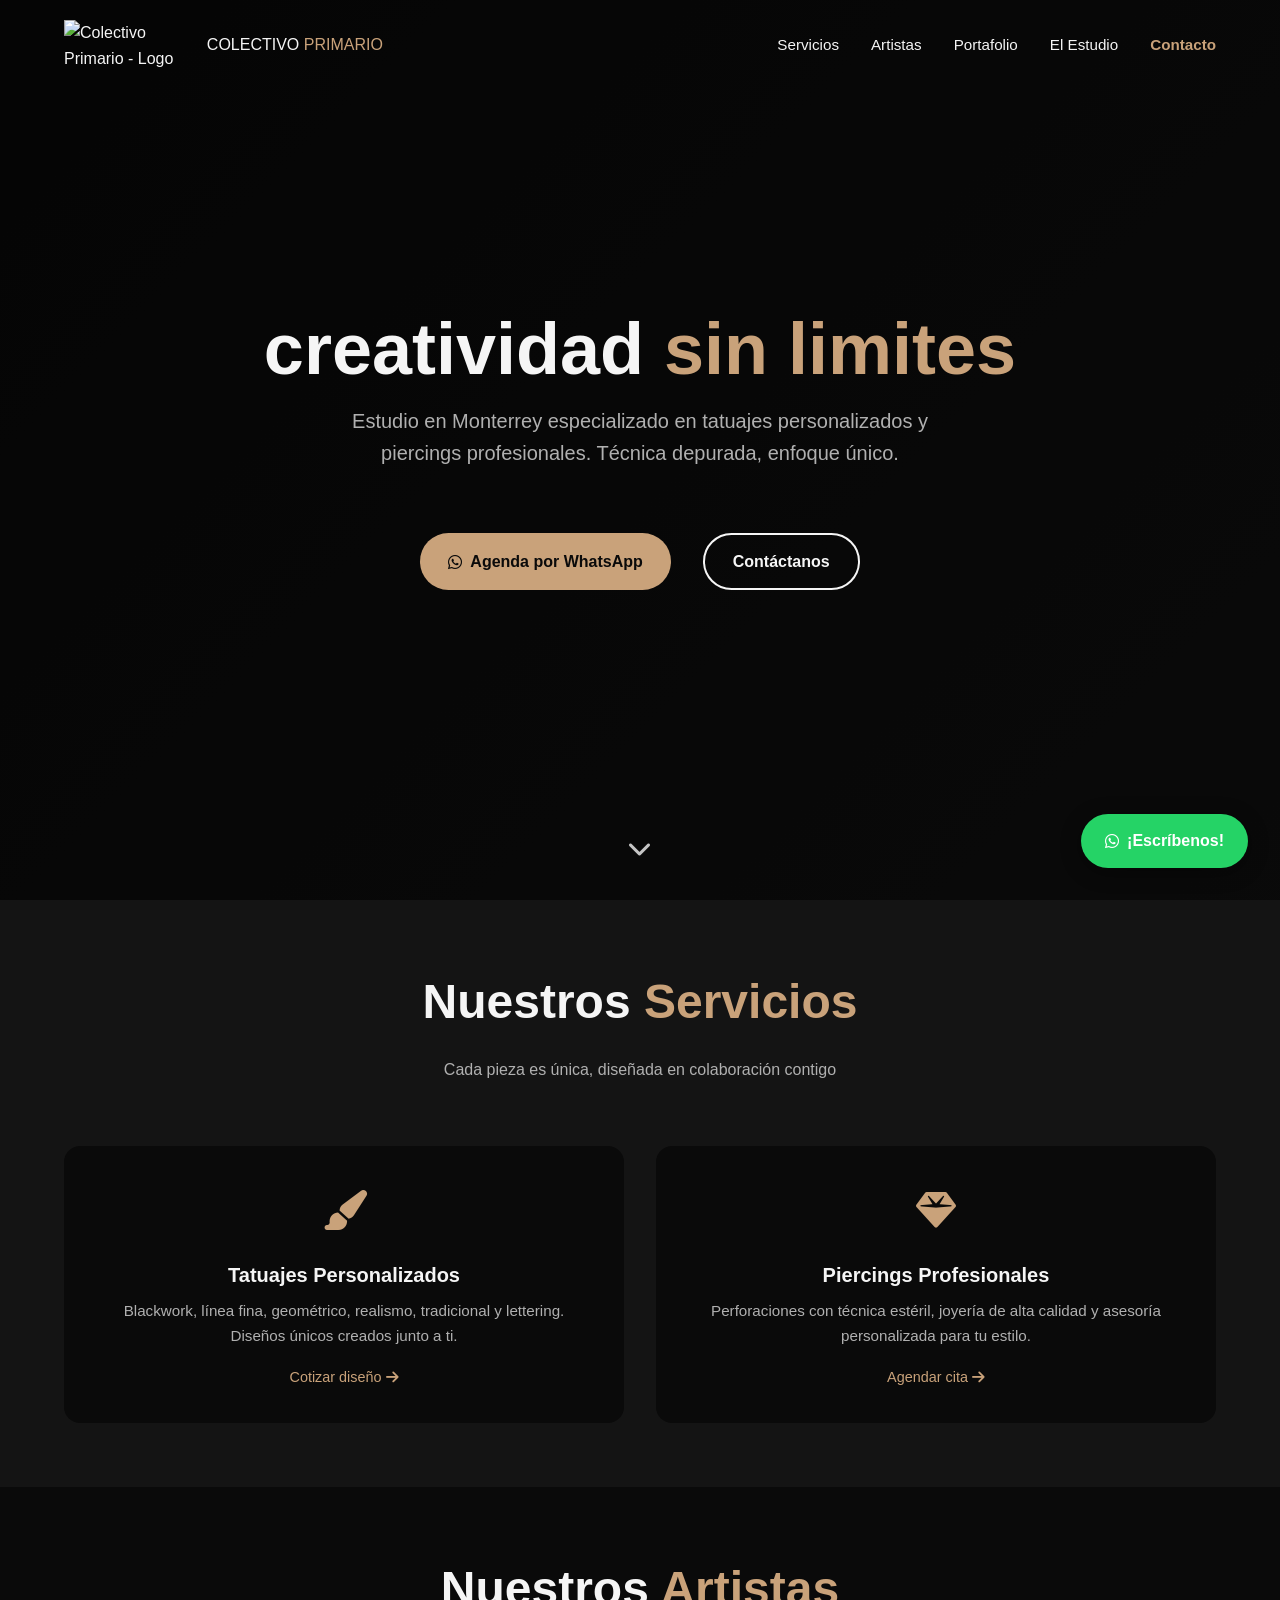
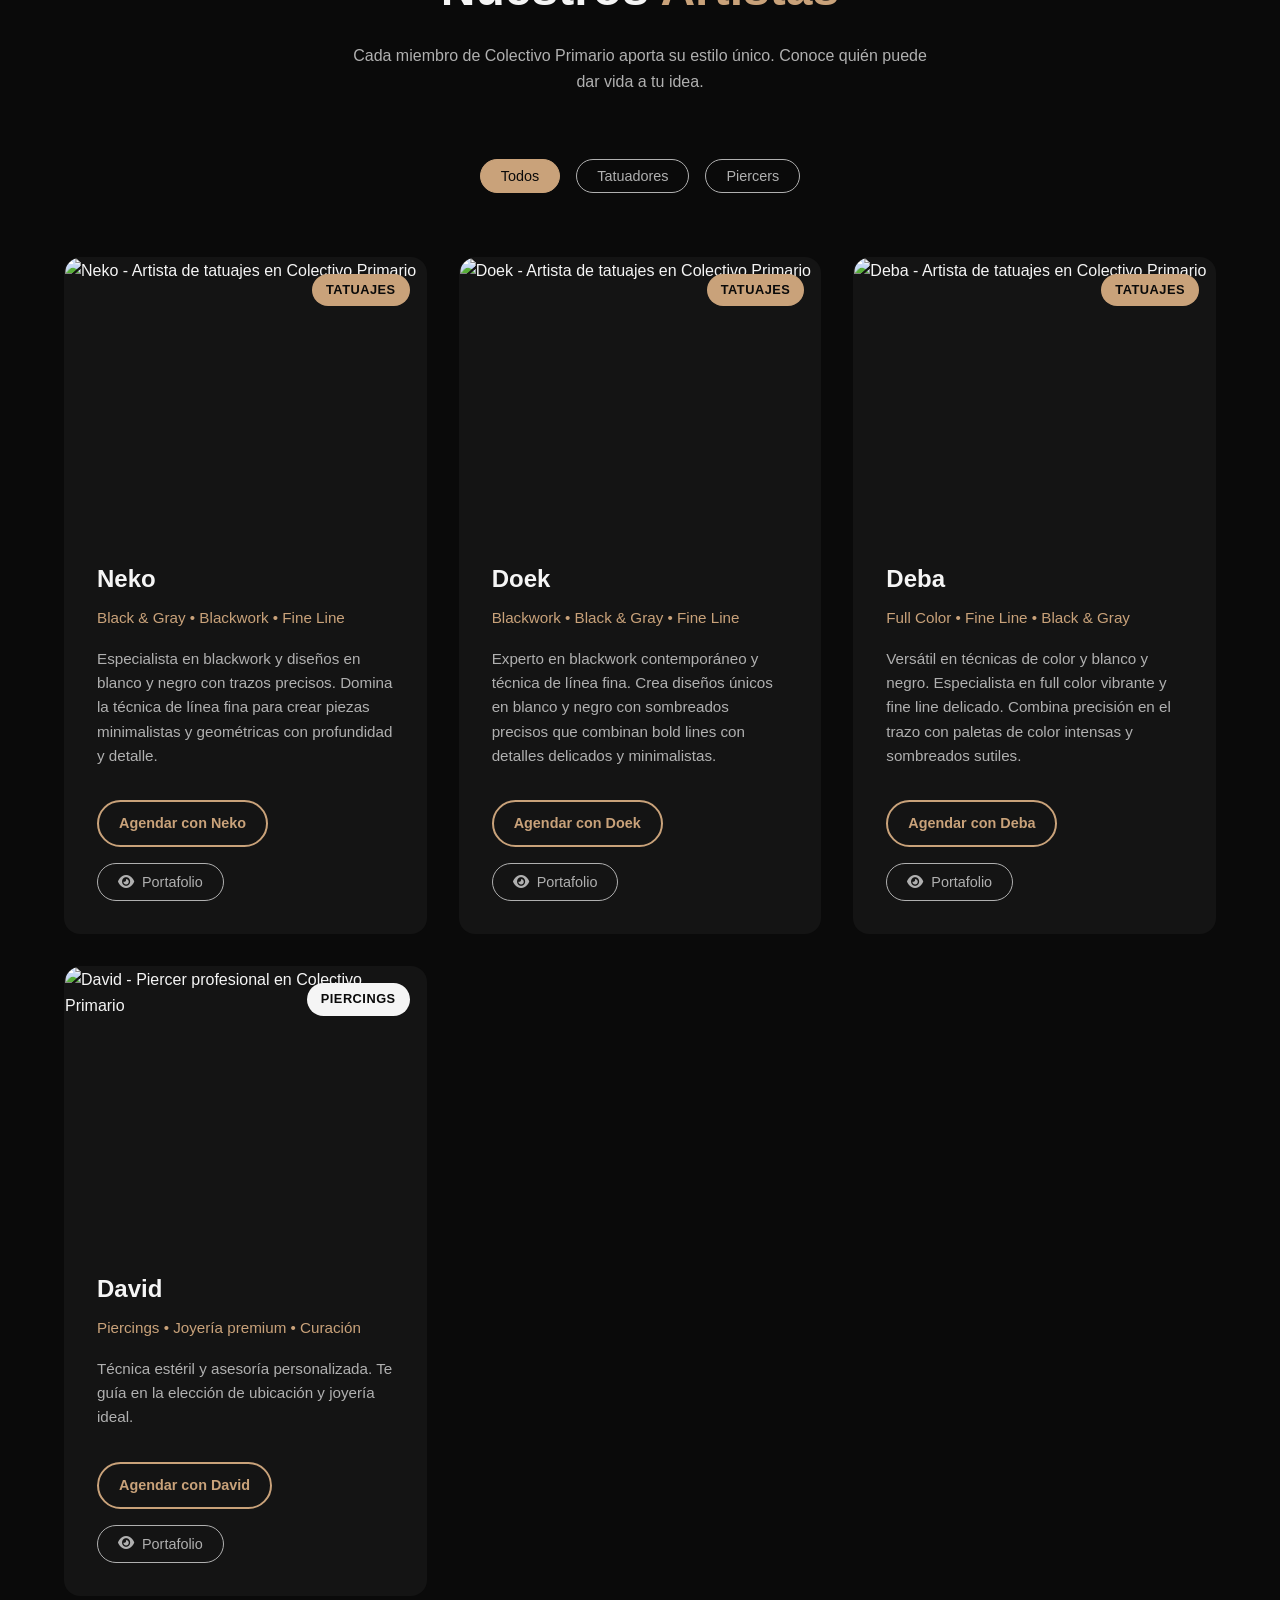
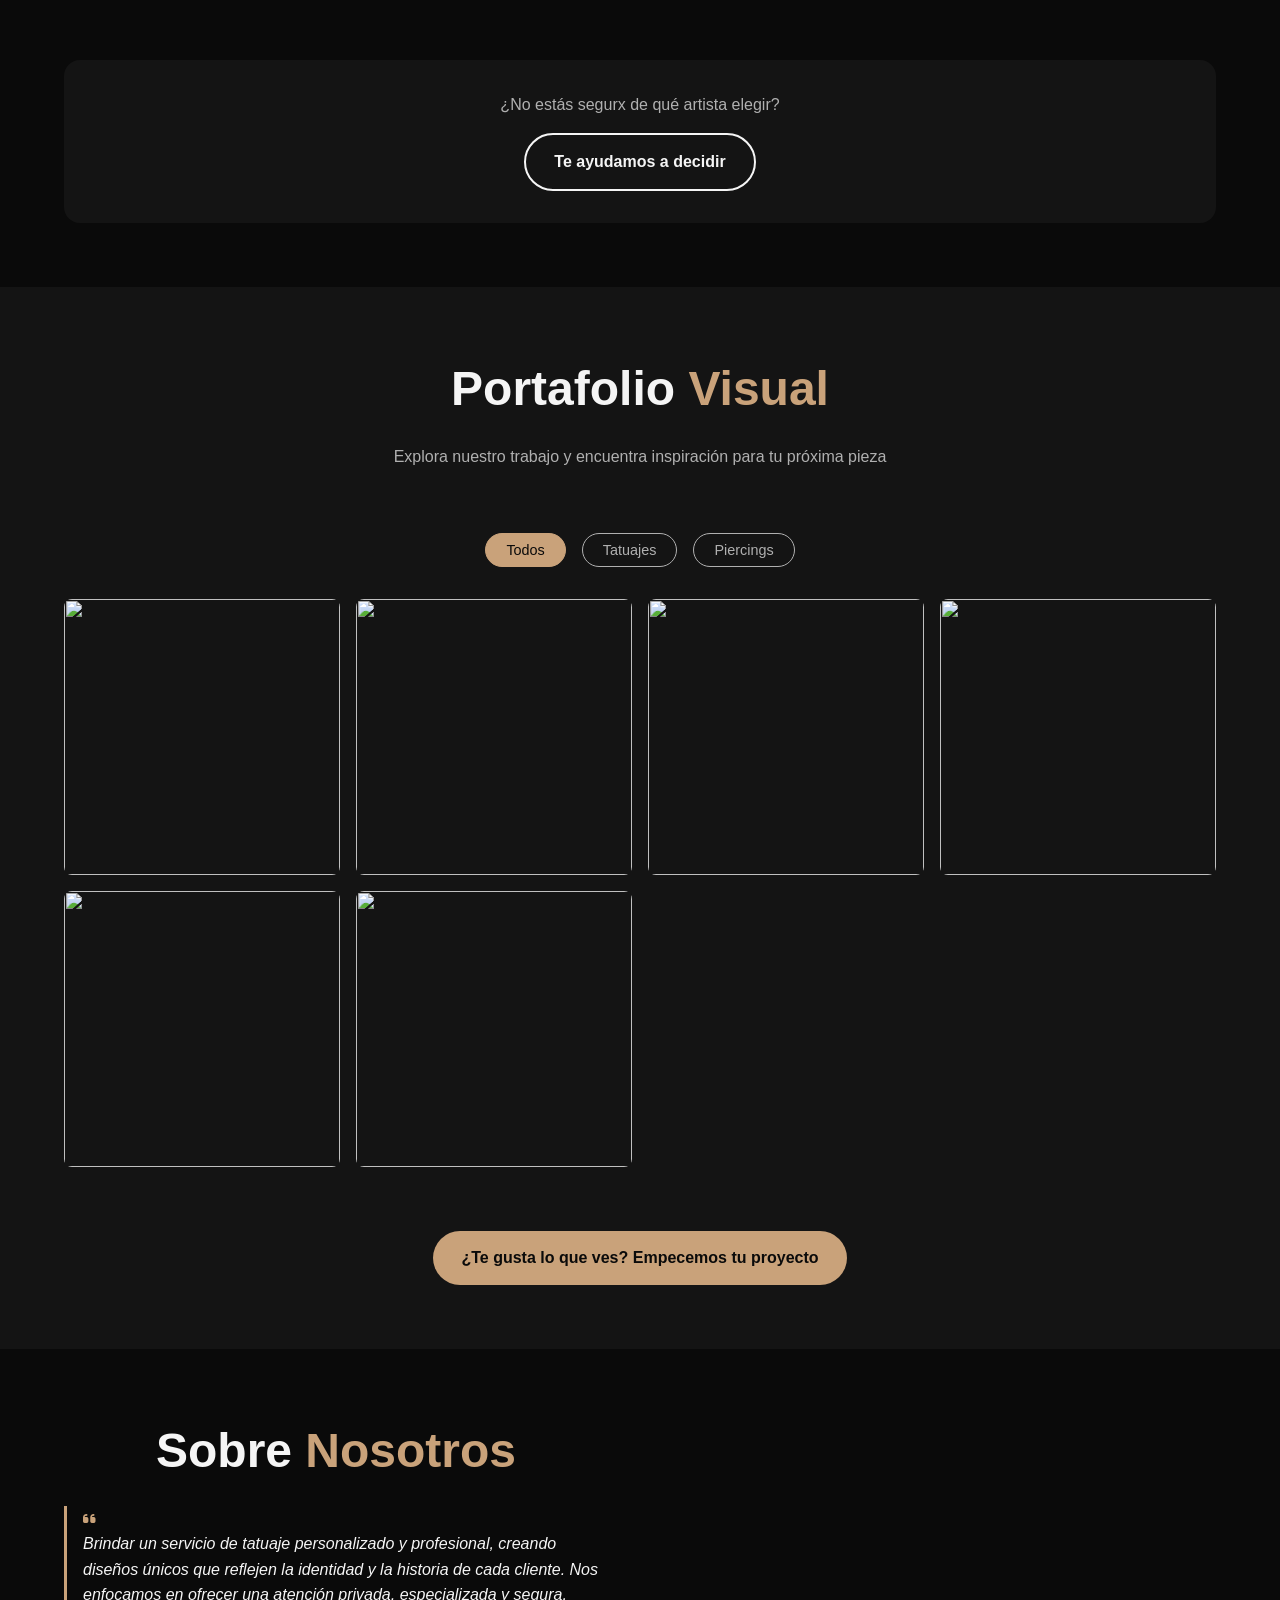
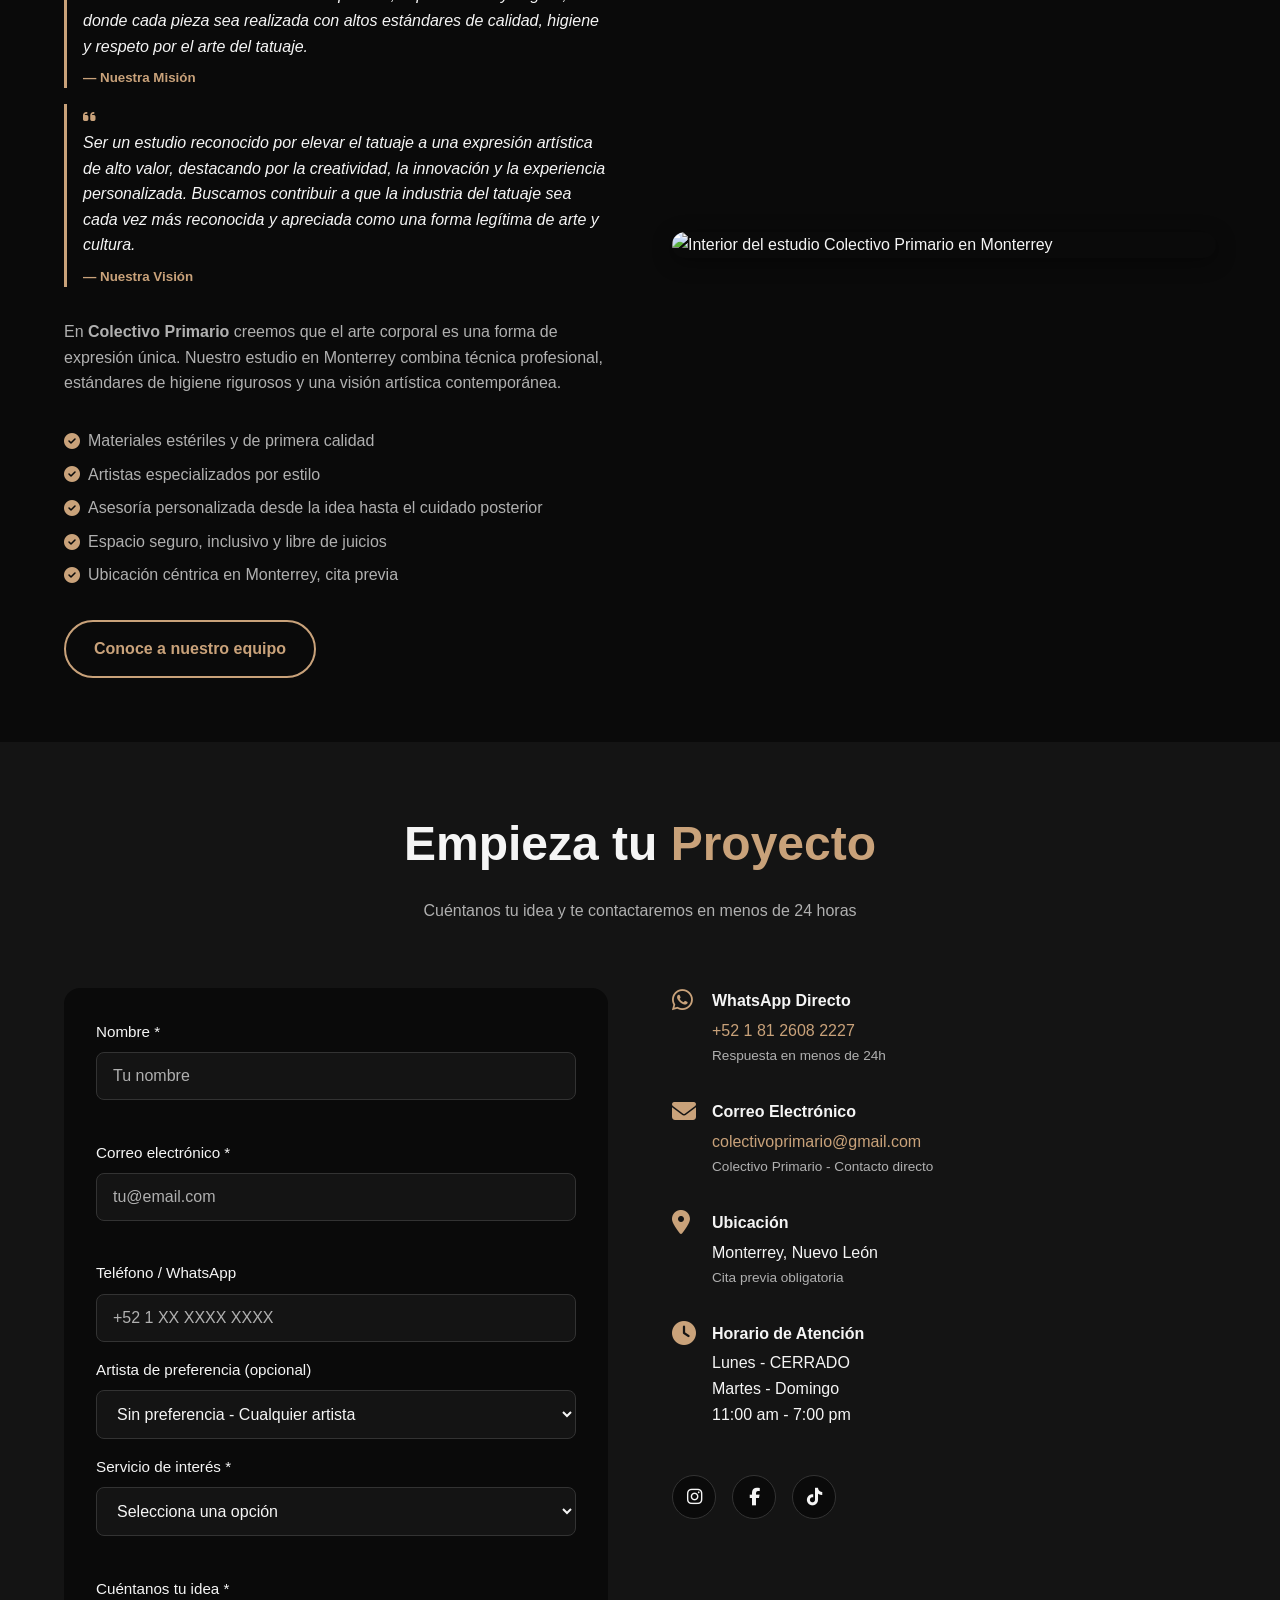
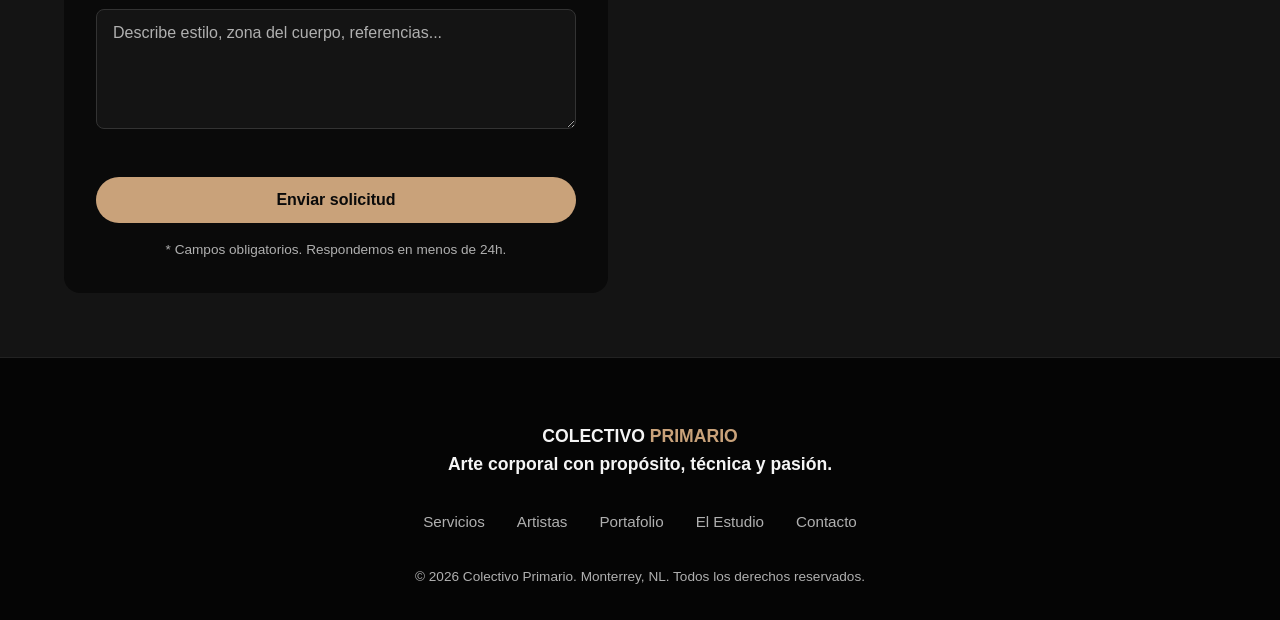
==== commit 62f275f3: "Update index.html" ====
--- a/index.html
+++ b/index.html
@@ -276,37 +276,37 @@
       <div class="portafolio__grid">
         <!-- Imágenes placeholder - reemplazar con portafolio real -->
         <figure class="portfolio-item" data-category="tatuajes">
-          <img src="https://images.unsplash.com/photo-1598371839696-5c5bb00bdc28?w=600" 
+          <img src=
                alt="Tatuaje blackwork geométrico en brazo" 
                loading="lazy">
           <figcaption>Blackwork geométrico</figcaption>
         </figure>
         <figure class="portfolio-item" data-category="piercings">
-          <img src="https://images.unsplash.com/photo-1611080626919-7cf5a9dbab5b?w=600" 
+          <img src=
                alt="Piercing minimalista en oreja con joyería dorada" 
                loading="lazy">
           <figcaption>Piercing minimalista</figcaption>
         </figure>
         <figure class="portfolio-item" data-category="tatuajes">
-          <img src="https://images.unsplash.com/photo-1562962240-4c8a8ce5a8f1?w=600" 
+          <img src=
                alt="Tatuaje de línea fina en mano" 
                loading="lazy">
           <figcaption>Línea fina</figcaption>
         </figure>
         <figure class="portfolio-item" data-category="piercings">
-          <img src="https://images.unsplash.com/photo-1605735789129-2f6a6f5c8e9c?w=600" 
+          <img src= 
                alt="Piercing septum con aro dorado" 
                loading="lazy">
           <figcaption>Septum dorado</figcaption>
         </figure>
         <figure class="portfolio-item" data-category="tatuajes">
-          <img src="https://images.unsplash.com/photo-1550537687-c910e7255c2c?w=600" 
+          <img src=
                alt="Tatuaje realista en brazo" 
                loading="lazy">
           <figcaption>Realismo</figcaption>
         </figure>
         <figure class="portfolio-item" data-category="piercings">
-          <img src="https://images.unsplash.com/photo-1590246545235-9e6a7e8e6b4d?w=600" 
+          <img src=
                alt="Piercing industrial" 
                loading="lazy">
           <figcaption>Industrial</figcaption>
@@ -520,4 +520,4 @@
   <!-- Scripts de funcionalidad y medición -->
   <script src="script.js"></script>
 </body>
-</html>+</html>
